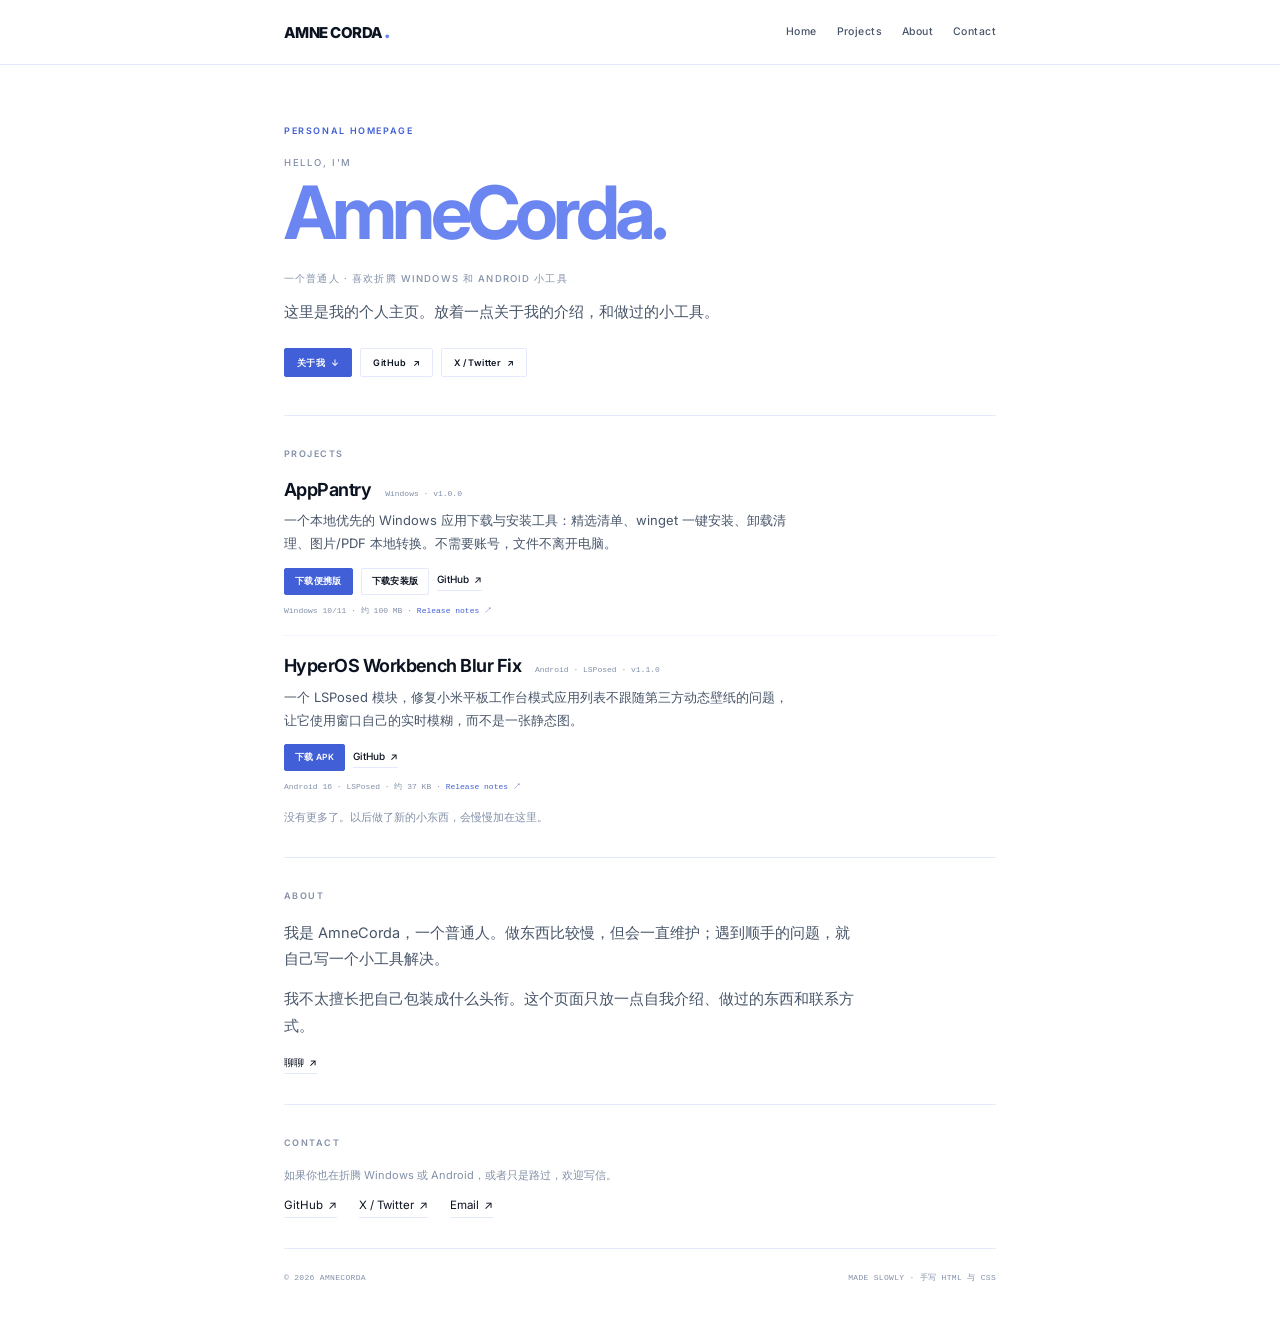
==== index.html @ 612a0316 "Simplify into minimal homepage" ====
<!DOCTYPE html>
<html lang="zh-CN">
<head>
  <meta charset="UTF-8">
  <meta name="viewport" content="width=device-width, initial-scale=1.0">
  <meta name="theme-color" content="#ffffff" media="(prefers-color-scheme: light)">
  <meta name="theme-color" content="#08111f" media="(prefers-color-scheme: dark)">
  <title>AMNE CORDA — 个人主页</title>
  <meta name="description" content="AmneCorda 的个人主页。一个普通人，喜欢折腾 Windows 和 Android 小工具。">
  <meta property="og:title" content="AMNE CORDA — 个人主页">
  <meta property="og:description" content="一个普通人，喜欢折腾 Windows 和 Android 小工具。">
  <meta property="og:type" content="website">
  <link rel="icon" href="assets/favicon.svg" type="image/svg+xml">
  <link rel="preconnect" href="https://fonts.googleapis.com">
  <link rel="preconnect" href="https://fonts.gstatic.com" crossorigin>
  <link href="https://fonts.googleapis.com/css2?family=Inter:wght@400;500;600;700;800&display=swap" rel="stylesheet">
  <link rel="stylesheet" href="assets/css/main.css?v=minimal1">
  <link rel="stylesheet" href="assets/css/theme.css?v=minimal1">
  <link rel="stylesheet" href="assets/css/dark.css?v=minimal1">
</head>
<body id="top">
  <a class="skip-link" href="#main">跳到正文</a>

  <header class="site-header">
    <div class="container header-inner">
      <a class="brand" href="#top">AMNE CORDA<span class="brand-dot" aria-hidden="true">.</span></a>
      <nav class="site-nav" aria-label="主导航">
        <a href="#top">Home</a>
        <a href="#projects">Projects</a>
        <a href="#about">About</a>
        <a href="#contact">Contact</a>
      </nav>
    </div>
  </header>

  <main id="main" class="container">
    <section class="hero" id="home">
      <p class="eyebrow">Personal homepage</p>
      <h1 class="hero-title">
        <span class="hero-greeting">Hello, I'm</span>
        <span class="hero-line--2"><em>AmneCorda</em><span class="hero-period">.</span></span>
      </h1>
      <p class="hero-role">一个普通人 · 喜欢折腾 Windows 和 Android 小工具</p>
      <p class="hero-intro">这里是我的个人主页。放着一点关于我的介绍，和做过的小工具。</p>
      <div class="hero-actions">
        <a class="button" href="#about">关于我 <span class="arrow" aria-hidden="true">↓</span></a>
        <a class="button button--ghost" href="https://github.com/mar08meow" target="_blank" rel="noopener noreferrer">GitHub <span class="arrow" aria-hidden="true">↗</span></a>
        <a class="button button--ghost" href="https://x.com/Amnecorda" target="_blank" rel="noopener noreferrer">X / Twitter <span class="arrow" aria-hidden="true">↗</span></a>
      </div>
    </section>

    <section class="section" id="projects" aria-labelledby="projects-title">
      <h2 class="section-title" id="projects-title">Projects</h2>
      <div class="project-list">
        <article class="project-item" id="appantry">
          <div>
            <div class="project-head">
              <h3 class="project-title">AppPantry</h3>
              <span class="project-year">Windows · <span data-release-repo="mar08meow/AppPantry" data-release-version aria-live="polite">v1.0.0</span></span>
            </div>
            <p class="project-desc">一个本地优先的 Windows 应用下载与安装工具：精选清单、winget 一键安装、卸载清理、图片/PDF 本地转换。不需要账号，文件不离开电脑。</p>
            <div class="project-actions">
              <a class="button" href="https://github.com/mar08meow/AppPantry/releases/download/v1.0.0/AppPantry-1.0.0-portable.exe" data-release-repo="mar08meow/AppPantry" data-release-download="portable" target="_blank" rel="noopener noreferrer">下载便携版</a>
              <a class="button button--ghost" href="https://github.com/mar08meow/AppPantry/releases/download/v1.0.0/AppPantry-1.0.0-setup.exe" data-release-repo="mar08meow/AppPantry" data-release-download="setup" target="_blank" rel="noopener noreferrer">下载安装版</a>
              <a class="text-link" href="https://github.com/mar08meow/AppPantry" target="_blank" rel="noopener noreferrer">GitHub <span class="arrow" aria-hidden="true">↗</span></a>
            </div>
            <p class="project-meta">Windows 10/11 · 约 100 MB · <a href="https://github.com/mar08meow/AppPantry/releases/tag/v1.0.0" data-release-repo="mar08meow/AppPantry" data-release-notes target="_blank" rel="noopener noreferrer">Release notes ↗</a></p>
          </div>
          <ul class="project-tags">
            <li>Local-first</li>
            <li>Electron</li>
            <li>winget</li>
          </ul>
        </article>

        <article class="project-item" id="hyperos-blur-fix">
          <div>
            <div class="project-head">
              <h3 class="project-title">HyperOS Workbench Blur Fix</h3>
              <span class="project-year">Android · LSPosed · <span data-release-repo="mar08meow/HyperOS-Workbench-Blur-Fix" data-release-version aria-live="polite">v1.1.0</span></span>
            </div>
            <p class="project-desc">一个 LSPosed 模块，修复小米平板工作台模式应用列表不跟随第三方动态壁纸的问题，让它使用窗口自己的实时模糊，而不是一张静态图。</p>
            <div class="project-actions">
              <a class="button" href="https://github.com/mar08meow/HyperOS-Workbench-Blur-Fix/releases/download/v1.1.0/HyperOS-Workbench-Blur-Fix.apk" data-release-repo="mar08meow/HyperOS-Workbench-Blur-Fix" data-release-download="apk" target="_blank" rel="noopener noreferrer">下载 APK</a>
              <a class="text-link" href="https://github.com/mar08meow/HyperOS-Workbench-Blur-Fix" target="_blank" rel="noopener noreferrer">GitHub <span class="arrow" aria-hidden="true">↗</span></a>
            </div>
            <p class="project-meta">Android 16 · LSPosed · 约 37 KB · <a href="https://github.com/mar08meow/HyperOS-Workbench-Blur-Fix/releases/tag/v1.1.0" data-release-repo="mar08meow/HyperOS-Workbench-Blur-Fix" data-release-notes target="_blank" rel="noopener noreferrer">Release notes ↗</a></p>
          </div>
          <ul class="project-tags">
            <li>Java</li>
            <li>LSPosed</li>
            <li>HyperOS</li>
          </ul>
        </article>
      </div>
      <p class="profile-note">没有更多了。以后做了新的小东西，会慢慢加在这里。</p>
    </section>

    <section class="section" id="about" aria-labelledby="about-title">
      <h2 class="section-title" id="about-title">About</h2>
      <div class="profile-grid">
        <div>
          <p>我是 AmneCorda，一个普通人。做东西比较慢，但会一直维护；遇到顺手的问题，就自己写一个小工具解决。</p>
          <p>我不太擅长把自己包装成什么头衔。这个页面只放一点自我介绍、做过的东西和联系方式。</p>
        </div>
      </div>
      <a class="text-link" href="#contact">聊聊 <span class="arrow" aria-hidden="true">↗</span></a>
    </section>

    <section class="section" id="contact" aria-labelledby="contact-title">
      <h2 class="section-title" id="contact-title">Contact</h2>
      <p class="profile-note">如果你也在折腾 Windows 或 Android，或者只是路过，欢迎写信。</p>
      <div class="link-row">
        <a href="https://github.com/mar08meow" target="_blank" rel="noopener noreferrer">GitHub <span class="arrow" aria-hidden="true">↗</span></a>
        <a href="https://x.com/Amnecorda" target="_blank" rel="noopener noreferrer">X / Twitter <span class="arrow" aria-hidden="true">↗</span></a>
        <a href="mailto:hello@amnecorda.com">Email <span class="arrow" aria-hidden="true">↗</span></a>
      </div>
    </section>

    <footer class="site-footer">
      <span>© 2026 AmneCorda</span>
      <span>Made slowly · 手写 HTML 与 CSS</span>
    </footer>
  </main>

  <script src="assets/js/releases.js?v=3"></script>
</body>
</html>
---- assets/css/main.css ----
/* ==========================================================================
   AMNE CORDA — minimal personal homepage
   Narrow column · top navigation · quiet blue/white
   ========================================================================== */

:root {
  --paper: #ffffff;
  --paper-2: #f7f9fd;
  --ink: #0b1220;
  --ink-2: #263247;
  --ink-soft: #4d5a70;
  --muted: #8792a6;
  --line: rgba(37, 99, 235, 0.16);
  --line-soft: rgba(37, 99, 235, 0.08);
  --accent: #6b86f0;
  --accent-deep: #415fd7;
  --accent-soft: #c3d4ff;
  --sans: "Inter", "Helvetica Neue", "PingFang SC", "Microsoft YaHei", sans-serif;
  --display: "Inter", "Helvetica Neue", "PingFang SC", "Microsoft YaHei", sans-serif;
  --reading: "Inter", "Helvetica Neue", "PingFang SC", "Microsoft YaHei", sans-serif;
  --mono: "SFMono-Regular", "Cascadia Mono", Consolas, monospace;
  --base-size: 16px;
  --display-weight: 700;
  --heading-weight: 600;
  --body-weight: 400;
  --max: 760px;
}

*,
*::before,
*::after {
  box-sizing: border-box;
}

html {
  scroll-behavior: smooth;
  -webkit-text-size-adjust: 100%;
  scroll-padding-top: 82px;
}

body {
  margin: 0;
  background: var(--paper);
  color: var(--ink);
  font-family: var(--sans);
  font-size: var(--base-size);
  font-weight: var(--body-weight);
  line-height: 1.7;
  -webkit-font-smoothing: antialiased;
  -moz-osx-font-smoothing: grayscale;
  text-rendering: optimizeLegibility;
}

img,
svg {
  max-width: 100%;
}

img {
  height: auto;
}

a {
  color: inherit;
  text-decoration: none;
}

button,
input {
  font: inherit;
  color: inherit;
}

::selection {
  background: var(--accent);
  color: #ffffff;
}

:focus-visible {
  outline: 2px solid var(--accent-deep);
  outline-offset: 4px;
}

[hidden] {
  display: none !important;
}

.container {
  width: 100%;
  max-width: var(--max);
  margin-inline: auto;
  padding-inline: 24px;
}

.skip-link {
  position: absolute;
  top: -100px;
  left: 18px;
  z-index: 100;
  padding: 8px 12px;
  background: var(--ink);
  color: var(--paper);
  font-size: 10px;
  letter-spacing: 0.1em;
  text-transform: uppercase;
}

.skip-link:focus {
  top: 12px;
}

.arrow {
  display: inline-block;
  font-style: normal;
  transition: transform 0.25s ease;
}

a:hover .arrow {
  transform: translate(2px, -2px);
}

/* --- Header --------------------------------------------------------------- */

.site-header {
  position: sticky;
  top: 0;
  z-index: 20;
  border-bottom: 1px solid var(--line);
  background: color-mix(in srgb, var(--paper) 88%, transparent);
  -webkit-backdrop-filter: blur(14px);
  backdrop-filter: blur(14px);
}

.header-inner {
  display: flex;
  align-items: center;
  justify-content: space-between;
  gap: 24px;
  min-height: 64px;
}

.brand {
  display: inline-flex;
  align-items: baseline;
  gap: 1px;
  font-family: var(--display);
  font-size: 15px;
  font-weight: 800;
  line-height: 1;
  letter-spacing: -0.035em;
  white-space: nowrap;
}

.brand-dot {
  color: var(--accent);
  font-size: 1.35em;
  line-height: 0;
}

.site-nav {
  display: flex;
  align-items: center;
  gap: 20px;
}

.site-nav a {
  padding: 4px 0;
  font-size: 10.5px;
  font-weight: 500;
  letter-spacing: 0.04em;
  color: var(--ink-soft);
  transition: color 0.2s ease;
}

.site-nav a:hover {
  color: var(--accent-deep);
}

/* --- Main / hero ---------------------------------------------------------- */

main.container {
  padding-top: 58px;
  padding-bottom: 0;
}

.hero {
  padding-bottom: 38px;
  border-bottom: 1px solid var(--line);
}

.eyebrow {
  margin: 0;
  font-size: 9px;
  font-weight: 600;
  letter-spacing: 0.18em;
  text-transform: uppercase;
  color: var(--accent-deep);
}

.hero-title {
  margin: 20px 0 0;
  font-family: var(--display);
  font-size: clamp(2.7rem, 7.2vw, 4.6rem);
  font-weight: var(--display-weight);
  line-height: 0.98;
  letter-spacing: -0.065em;
}

.hero-greeting {
  display: block;
  margin-bottom: 9px;
  font-family: var(--sans);
  font-size: 9.5px;
  font-weight: 500;
  letter-spacing: 0.18em;
  text-transform: uppercase;
  color: var(--muted);
}

.hero-line--2 {
  display: block;
}

.hero-title em {
  font-style: normal;
  color: var(--accent);
}

.hero-period {
  color: var(--accent);
}

.hero-role {
  margin: 22px 0 0;
  font-size: 9.5px;
  font-weight: 500;
  letter-spacing: 0.12em;
  text-transform: uppercase;
  color: var(--muted);
}

.hero-intro {
  max-width: 56ch;
  margin: 12px 0 0;
  font-size: 14.5px;
  line-height: 1.85;
  color: var(--ink-soft);
}

.hero-actions {
  display: flex;
  flex-wrap: wrap;
  gap: 8px;
  margin-top: 22px;
}

.button {
  display: inline-flex;
  align-items: center;
  justify-content: center;
  gap: 6px;
  padding: 8px 12px;
  border: 1px solid var(--accent-deep);
  border-radius: 2px;
  background: var(--accent-deep);
  color: #ffffff;
  font-size: 9px;
  font-weight: 600;
  letter-spacing: 0.04em;
  line-height: 1.3;
  transition: background-color 0.2s ease, color 0.2s ease, border-color 0.2s ease;
}

.button:hover {
  background: var(--accent);
  border-color: var(--accent);
}

.button--ghost {
  border-color: var(--line);
  background: transparent;
  color: var(--ink);
}

.button--ghost:hover {
  border-color: var(--accent);
  background: var(--paper-2);
  color: var(--accent-deep);
}

/* --- Sections ------------------------------------------------------------- */

.section {
  padding: 30px 0;
  border-bottom: 1px solid var(--line);
}

.section-title {
  margin: 0 0 16px;
  font-family: var(--sans);
  font-size: 9px;
  font-weight: 600;
  letter-spacing: 0.16em;
  text-transform: uppercase;
  color: var(--muted);
}

/* --- Projects ------------------------------------------------------------- */

.project-list {
  display: grid;
}

.project-item {
  padding: 18px 0;
  border-bottom: 1px solid var(--line-soft);
}

.project-item:first-child {
  padding-top: 0;
}

.project-item:last-child {
  padding-bottom: 0;
  border-bottom: 0;
}

.project-head {
  display: flex;
  flex-wrap: wrap;
  align-items: baseline;
  gap: 6px 14px;
}

.project-title {
  margin: 0;
  font-family: var(--display);
  font-size: 18px;
  font-weight: 650;
  line-height: 1.35;
  letter-spacing: -0.03em;
  color: var(--ink);
}

.project-year {
  font-family: var(--mono);
  font-size: 8px;
  color: var(--muted);
  white-space: nowrap;
}

.project-desc {
  max-width: 64ch;
  margin: 7px 0 0;
  font-size: 13px;
  line-height: 1.8;
  color: var(--ink-soft);
}

.project-actions {
  display: flex;
  flex-wrap: wrap;
  align-items: center;
  gap: 8px;
  margin-top: 12px;
}

.project-actions .button {
  padding: 7px 10px;
  font-size: 8.5px;
}

.text-link {
  display: inline-flex;
  align-items: center;
  gap: 5px;
  margin-top: 12px;
  padding-bottom: 2px;
  border-bottom: 1px solid var(--line);
  font-size: 10px;
  font-weight: 500;
  color: var(--ink);
  transition: color 0.2s ease, border-color 0.2s ease;
}

.project-actions .text-link {
  margin-top: 0;
}

.text-link:hover {
  color: var(--accent-deep);
  border-color: var(--accent);
}

.project-meta {
  margin: 9px 0 0;
  font-family: var(--mono);
  font-size: 8px;
  line-height: 1.7;
  color: var(--muted);
}

.project-meta a {
  color: var(--accent-deep);
}

.project-meta a:hover {
  text-decoration: underline;
  text-underline-offset: 3px;
}

.project-tags {
  display: none;
}

.profile-note {
  max-width: 58ch;
  margin: 14px 0 0;
  font-size: 11px;
  line-height: 1.75;
  color: var(--muted);
}

/* --- About / contact ------------------------------------------------------ */

.profile-grid p {
  max-width: 64ch;
  margin: 0;
  font-size: 14.5px;
  line-height: 1.85;
  color: var(--ink-soft);
}

.profile-grid p + p {
  margin-top: 0.9em;
}

.section > .text-link {
  margin-top: 14px;
}

.link-row {
  display: flex;
  flex-wrap: wrap;
  gap: 10px 22px;
  margin-top: 10px;
}

.link-row a {
  display: inline-flex;
  align-items: center;
  gap: 5px;
  padding-bottom: 2px;
  border-bottom: 1px solid var(--line);
  font-size: 11.5px;
  color: var(--ink);
  transition: color 0.2s ease, border-color 0.2s ease;
}

.link-row a:hover {
  color: var(--accent-deep);
  border-color: var(--accent);
}

/* --- Footer --------------------------------------------------------------- */

.site-footer {
  display: flex;
  flex-wrap: wrap;
  justify-content: space-between;
  gap: 8px 20px;
  padding: 22px 0 40px;
  font-family: var(--mono);
  font-size: 8px;
  letter-spacing: 0.04em;
  text-transform: uppercase;
  color: var(--muted);
}

/* --- Error page ----------------------------------------------------------- */

.error-page {
  padding-top: 58px;
  padding-bottom: 60px;
}

.error-code {
  margin: 0;
  font-family: var(--display);
  font-size: clamp(4.5rem, 18vw, 10rem);
  font-weight: 800;
  line-height: 0.8;
  letter-spacing: -0.08em;
  color: var(--accent);
}

.error-title {
  margin: 22px 0 0;
  font-family: var(--display);
  font-size: clamp(1.9rem, 5vw, 3rem);
  font-weight: var(--display-weight);
  line-height: 1.05;
  letter-spacing: -0.05em;
}

.error-copy {
  max-width: 46ch;
  margin: 14px 0 0;
  font-size: 14.5px;
  line-height: 1.8;
  color: var(--ink-soft);
}

.error-page .hero-actions {
  margin-top: 22px;
}

/* --- Responsive ----------------------------------------------------------- */

@media (max-width: 560px) {
  .header-inner {
    flex-direction: column;
    align-items: flex-start;
    justify-content: center;
    gap: 9px;
    min-height: 0;
    padding-block: 14px;
  }

  .site-nav {
    gap: 16px;
  }

  main.container {
    padding-top: 38px;
  }

  .hero {
    padding-bottom: 30px;
  }

  .hero-title {
    font-size: clamp(2.45rem, 11vw, 3.2rem);
  }

  .hero-intro {
    font-size: 14px;
  }

  .section {
    padding: 24px 0;
  }

  .project-head {
    gap: 4px 10px;
  }

  .project-title {
    font-size: 17px;
  }

  .project-actions .button {
    flex: 1 1 auto;
  }

  .site-footer {
    padding-bottom: 30px;
  }
}
---- assets/css/theme.css ----
/* AMNE CORDA — editable theme. Generated by /admin → 外观. */

:root {
  --paper: #ffffff;
  --paper-2: #f4f8ff;
  --paper-3: #e8f0ff;
  --ink: #0b1220;
  --ink-2: #1e293b;
  --ink-soft: #475569;
  --muted: #8290a8;
  --line: rgba(107, 134, 240, 0.18);
  --line-soft: rgba(107, 134, 240, 0.09);
  --accent: #6b86f0;
  --accent-deep: #415fd7;
  --accent-soft: #c3d4ff;
  --sans: "Inter", -apple-system, BlinkMacSystemFont, "Segoe UI", "PingFang SC", "Microsoft YaHei", sans-serif;
  --display: "Inter", -apple-system, BlinkMacSystemFont, "Segoe UI", "PingFang SC", "Microsoft YaHei", sans-serif;
  --reading: "Inter", -apple-system, BlinkMacSystemFont, "Segoe UI", "PingFang SC", "Microsoft YaHei", sans-serif;
  --base-size: 16px;
  --reading-size: 16.5px;
  --display-weight: 700;
  --heading-weight: 600;
  --body-weight: 400;
}
---- assets/css/dark.css ----
@media (prefers-color-scheme: dark) {
  :root {
    --paper: #08111f;
    --paper-2: #0d192b;
    --ink: #e8f0ff;
    --ink-2: #cbd8f0;
    --ink-soft: #a7b8d6;
    --muted: #7c8ca8;
    --line: rgba(147, 197, 253, 0.18);
    --line-soft: rgba(147, 197, 253, 0.09);
    --accent: #93c5fd;
    --accent-deep: #dbeafe;
    --accent-soft: #60a5fa;
  }

  body {
    background: var(--paper);
    color: var(--ink);
  }

  .site-header {
    background: color-mix(in srgb, var(--paper) 88%, transparent);
  }

  .button {
    color: #08111f;
  }

  .button:hover {
    color: #08111f;
  }

  .button--ghost {
    color: var(--ink);
  }

  .button--ghost:hover {
    color: var(--accent-deep);
  }

  .skip-link {
    background: var(--ink);
    color: var(--paper);
  }
}
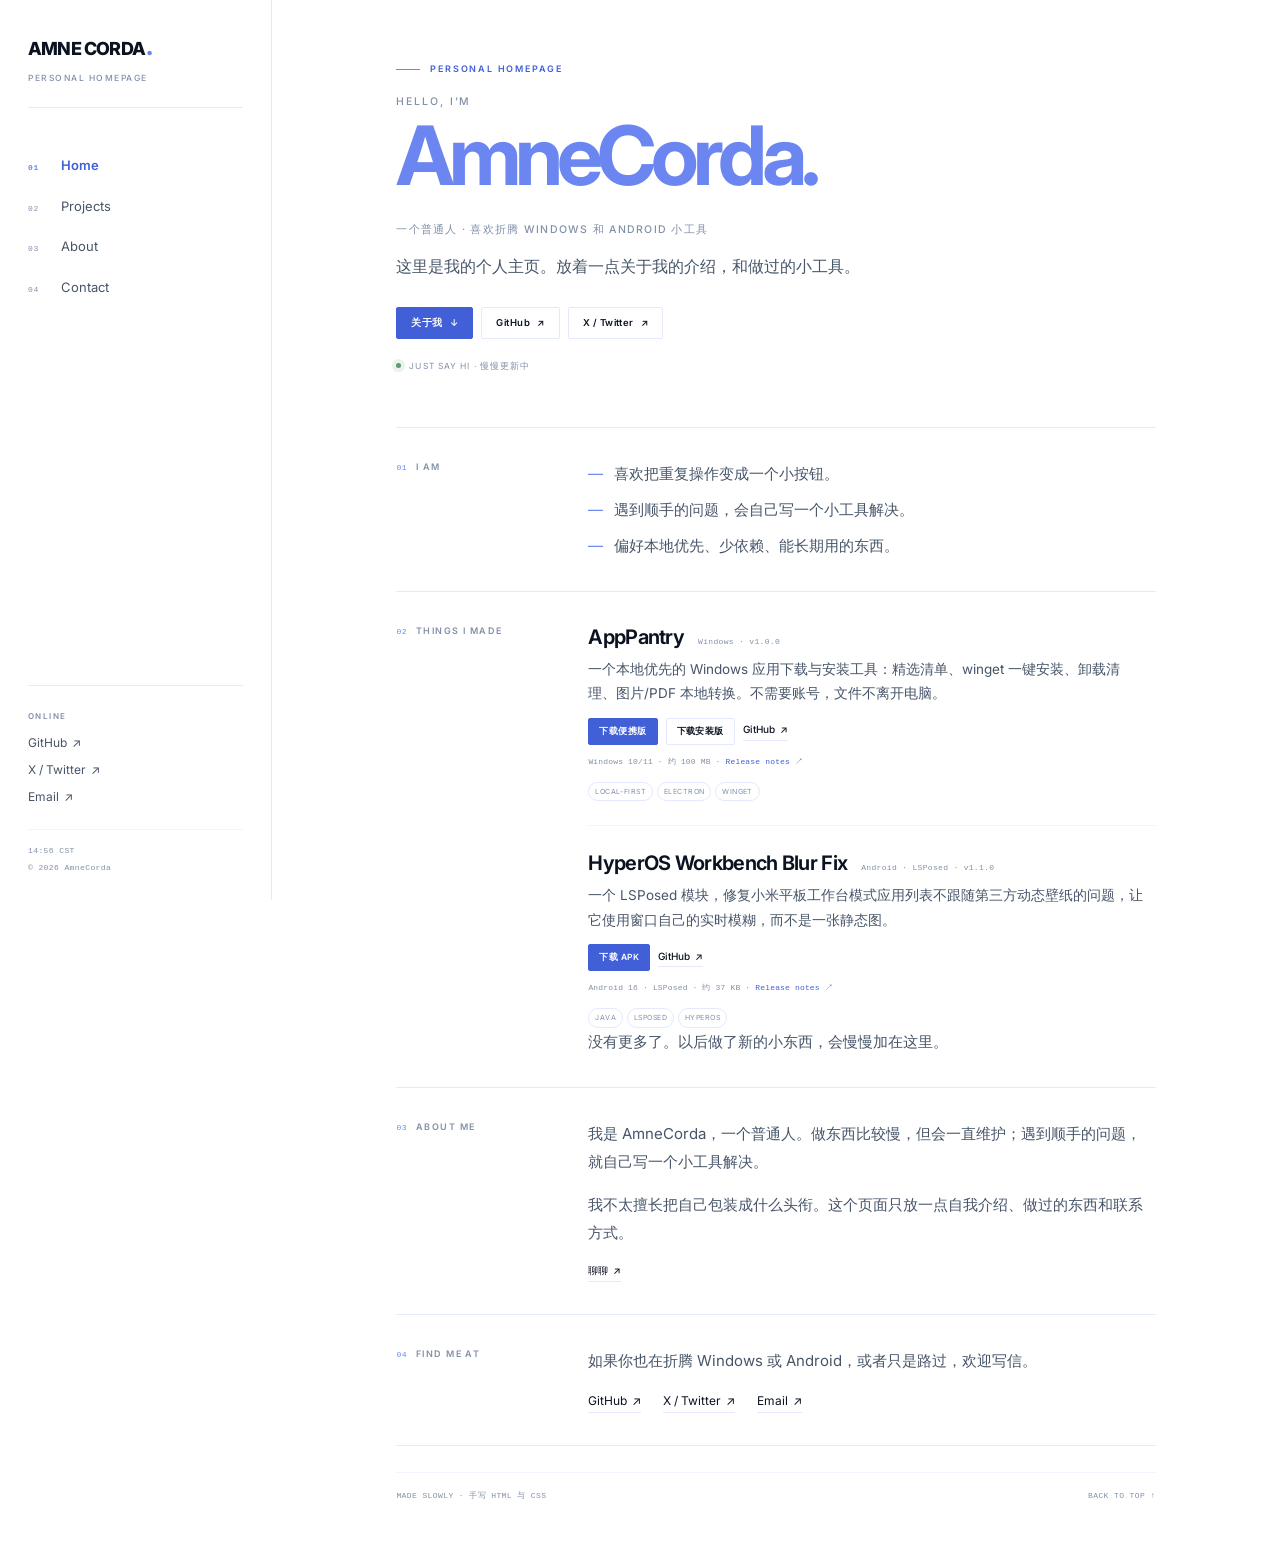
==== commit 699e94da: "Restore personal profile layout" ====
--- a/index.html
+++ b/index.html
@@ -14,115 +14,188 @@
   <link rel="preconnect" href="https://fonts.googleapis.com">
   <link rel="preconnect" href="https://fonts.gstatic.com" crossorigin>
   <link href="https://fonts.googleapis.com/css2?family=Inter:wght@400;500;600;700;800&display=swap" rel="stylesheet">
-  <link rel="stylesheet" href="assets/css/main.css?v=minimal1">
-  <link rel="stylesheet" href="assets/css/theme.css?v=minimal1">
-  <link rel="stylesheet" href="assets/css/dark.css?v=minimal1">
+  <link rel="stylesheet" href="assets/css/main.css?v=profile3">
+  <link rel="stylesheet" href="assets/css/theme.css?v=profile3">
+  <link rel="stylesheet" href="assets/css/dark.css?v=profile3">
 </head>
 <body id="top">
   <a class="skip-link" href="#main">跳到正文</a>
 
-  <header class="site-header">
-    <div class="container header-inner">
-      <a class="brand" href="#top">AMNE CORDA<span class="brand-dot" aria-hidden="true">.</span></a>
-      <nav class="site-nav" aria-label="主导航">
-        <a href="#top">Home</a>
-        <a href="#projects">Projects</a>
-        <a href="#about">About</a>
-        <a href="#contact">Contact</a>
+  <aside class="sidebar" aria-label="个人导航">
+    <div class="sidebar-inner">
+      <div class="sidebar-head">
+        <a class="brand" href="#top">AMNE CORDA<span class="brand-dot" aria-hidden="true">.</span></a>
+        <p class="sidebar-note">Personal homepage</p>
+      </div>
+
+      <nav class="side-nav" aria-label="主导航">
+        <a href="#top" class="is-active"><span>01</span>Home</a>
+        <a href="#projects"><span>02</span>Projects</a>
+        <a href="#about"><span>03</span>About</a>
+        <a href="#contact"><span>04</span>Contact</a>
       </nav>
-    </div>
-  </header>
-
-  <main id="main" class="container">
-    <section class="hero" id="home">
-      <p class="eyebrow">Personal homepage</p>
-      <h1 class="hero-title">
-        <span class="hero-greeting">Hello, I'm</span>
-        <span class="hero-line--2"><em>AmneCorda</em><span class="hero-period">.</span></span>
-      </h1>
-      <p class="hero-role">一个普通人 · 喜欢折腾 Windows 和 Android 小工具</p>
-      <p class="hero-intro">这里是我的个人主页。放着一点关于我的介绍，和做过的小工具。</p>
-      <div class="hero-actions">
-        <a class="button" href="#about">关于我 <span class="arrow" aria-hidden="true">↓</span></a>
-        <a class="button button--ghost" href="https://github.com/mar08meow" target="_blank" rel="noopener noreferrer">GitHub <span class="arrow" aria-hidden="true">↗</span></a>
-        <a class="button button--ghost" href="https://x.com/Amnecorda" target="_blank" rel="noopener noreferrer">X / Twitter <span class="arrow" aria-hidden="true">↗</span></a>
-      </div>
-    </section>
-
-    <section class="section" id="projects" aria-labelledby="projects-title">
-      <h2 class="section-title" id="projects-title">Projects</h2>
-      <div class="project-list">
-        <article class="project-item" id="appantry">
-          <div>
-            <div class="project-head">
-              <h3 class="project-title">AppPantry</h3>
-              <span class="project-year">Windows · <span data-release-repo="mar08meow/AppPantry" data-release-version aria-live="polite">v1.0.0</span></span>
-            </div>
-            <p class="project-desc">一个本地优先的 Windows 应用下载与安装工具：精选清单、winget 一键安装、卸载清理、图片/PDF 本地转换。不需要账号，文件不离开电脑。</p>
-            <div class="project-actions">
-              <a class="button" href="https://github.com/mar08meow/AppPantry/releases/download/v1.0.0/AppPantry-1.0.0-portable.exe" data-release-repo="mar08meow/AppPantry" data-release-download="portable" target="_blank" rel="noopener noreferrer">下载便携版</a>
-              <a class="button button--ghost" href="https://github.com/mar08meow/AppPantry/releases/download/v1.0.0/AppPantry-1.0.0-setup.exe" data-release-repo="mar08meow/AppPantry" data-release-download="setup" target="_blank" rel="noopener noreferrer">下载安装版</a>
-              <a class="text-link" href="https://github.com/mar08meow/AppPantry" target="_blank" rel="noopener noreferrer">GitHub <span class="arrow" aria-hidden="true">↗</span></a>
-            </div>
-            <p class="project-meta">Windows 10/11 · 约 100 MB · <a href="https://github.com/mar08meow/AppPantry/releases/tag/v1.0.0" data-release-repo="mar08meow/AppPantry" data-release-notes target="_blank" rel="noopener noreferrer">Release notes ↗</a></p>
-          </div>
-          <ul class="project-tags">
-            <li>Local-first</li>
-            <li>Electron</li>
-            <li>winget</li>
-          </ul>
-        </article>
-
-        <article class="project-item" id="hyperos-blur-fix">
-          <div>
-            <div class="project-head">
-              <h3 class="project-title">HyperOS Workbench Blur Fix</h3>
-              <span class="project-year">Android · LSPosed · <span data-release-repo="mar08meow/HyperOS-Workbench-Blur-Fix" data-release-version aria-live="polite">v1.1.0</span></span>
-            </div>
-            <p class="project-desc">一个 LSPosed 模块，修复小米平板工作台模式应用列表不跟随第三方动态壁纸的问题，让它使用窗口自己的实时模糊，而不是一张静态图。</p>
-            <div class="project-actions">
-              <a class="button" href="https://github.com/mar08meow/HyperOS-Workbench-Blur-Fix/releases/download/v1.1.0/HyperOS-Workbench-Blur-Fix.apk" data-release-repo="mar08meow/HyperOS-Workbench-Blur-Fix" data-release-download="apk" target="_blank" rel="noopener noreferrer">下载 APK</a>
-              <a class="text-link" href="https://github.com/mar08meow/HyperOS-Workbench-Blur-Fix" target="_blank" rel="noopener noreferrer">GitHub <span class="arrow" aria-hidden="true">↗</span></a>
-            </div>
-            <p class="project-meta">Android 16 · LSPosed · 约 37 KB · <a href="https://github.com/mar08meow/HyperOS-Workbench-Blur-Fix/releases/tag/v1.1.0" data-release-repo="mar08meow/HyperOS-Workbench-Blur-Fix" data-release-notes target="_blank" rel="noopener noreferrer">Release notes ↗</a></p>
-          </div>
-          <ul class="project-tags">
-            <li>Java</li>
-            <li>LSPosed</li>
-            <li>HyperOS</li>
-          </ul>
-        </article>
-      </div>
-      <p class="profile-note">没有更多了。以后做了新的小东西，会慢慢加在这里。</p>
-    </section>
-
-    <section class="section" id="about" aria-labelledby="about-title">
-      <h2 class="section-title" id="about-title">About</h2>
-      <div class="profile-grid">
-        <div>
-          <p>我是 AmneCorda，一个普通人。做东西比较慢，但会一直维护；遇到顺手的问题，就自己写一个小工具解决。</p>
-          <p>我不太擅长把自己包装成什么头衔。这个页面只放一点自我介绍、做过的东西和联系方式。</p>
-        </div>
-      </div>
-      <a class="text-link" href="#contact">聊聊 <span class="arrow" aria-hidden="true">↗</span></a>
-    </section>
-
-    <section class="section" id="contact" aria-labelledby="contact-title">
-      <h2 class="section-title" id="contact-title">Contact</h2>
-      <p class="profile-note">如果你也在折腾 Windows 或 Android，或者只是路过，欢迎写信。</p>
-      <div class="link-row">
+
+      <nav class="side-links footer-nav" aria-label="社交链接">
+        <p class="side-label">Online</p>
         <a href="https://github.com/mar08meow" target="_blank" rel="noopener noreferrer">GitHub <span class="arrow" aria-hidden="true">↗</span></a>
         <a href="https://x.com/Amnecorda" target="_blank" rel="noopener noreferrer">X / Twitter <span class="arrow" aria-hidden="true">↗</span></a>
         <a href="mailto:hello@amnecorda.com">Email <span class="arrow" aria-hidden="true">↗</span></a>
+      </nav>
+
+      <div class="sidebar-foot">
+        <span data-clock>--:-- CST</span>
+        <span>© <span data-year>2026</span> AmneCorda</span>
       </div>
-    </section>
-
-    <footer class="site-footer">
-      <span>© 2026 AmneCorda</span>
-      <span>Made slowly · 手写 HTML 与 CSS</span>
-    </footer>
+    </div>
+  </aside>
+
+  <header class="mobile-header">
+    <a class="brand" href="#top">AMNE CORDA<span class="brand-dot" aria-hidden="true">.</span></a>
+    <button class="nav-toggle" type="button" aria-expanded="false" aria-controls="mobile-menu" aria-label="打开菜单">
+      <span></span><span></span>
+    </button>
+  </header>
+
+  <main id="main" class="main-content">
+    <div class="content-wrap">
+      <section class="hero" id="home">
+        <p class="eyebrow">Personal homepage</p>
+        <h1 class="hero-title">
+          <span class="hero-greeting">Hello, I'm</span>
+          <span class="hero-line--2"><em>AmneCorda</em><span class="hero-period">.</span></span>
+        </h1>
+        <p class="hero-role">一个普通人 · 喜欢折腾 Windows 和 Android 小工具</p>
+        <p class="hero-intro">这里是我的个人主页。放着一点关于我的介绍，和做过的小工具。</p>
+        <div class="hero-actions">
+          <a class="button" href="#about">关于我 <span class="arrow" aria-hidden="true">↓</span></a>
+          <a class="button button--ghost" href="https://github.com/mar08meow" target="_blank" rel="noopener noreferrer">GitHub <span class="arrow" aria-hidden="true">↗</span></a>
+          <a class="button button--ghost" href="https://x.com/Amnecorda" target="_blank" rel="noopener noreferrer">X / Twitter <span class="arrow" aria-hidden="true">↗</span></a>
+        </div>
+        <p class="hero-status"><span class="status-dot" aria-hidden="true"></span>Just say hi · 慢慢更新中</p>
+      </section>
+
+      <section class="block" id="i-am" aria-labelledby="i-am-title">
+        <div class="block-head">
+          <span class="block-index">01</span>
+          <h2 id="i-am-title">I am</h2>
+        </div>
+        <div class="block-body">
+          <ul class="fact-list">
+            <li>喜欢把重复操作变成一个小按钮。</li>
+            <li>遇到顺手的问题，会自己写一个小工具解决。</li>
+            <li>偏好本地优先、少依赖、能长期用的东西。</li>
+          </ul>
+        </div>
+      </section>
+
+      <section class="block" id="projects" aria-labelledby="projects-title">
+        <div class="block-head">
+          <span class="block-index">02</span>
+          <h2 id="projects-title">Things I made</h2>
+        </div>
+        <div class="block-body">
+          <div class="project-list">
+            <article class="project-item" id="appantry">
+              <div>
+                <div class="project-head">
+                  <h3 class="project-title">AppPantry</h3>
+                  <span class="project-year">Windows · <span data-release-repo="mar08meow/AppPantry" data-release-version aria-live="polite">v1.0.0</span></span>
+                </div>
+                <p class="project-desc">一个本地优先的 Windows 应用下载与安装工具：精选清单、winget 一键安装、卸载清理、图片/PDF 本地转换。不需要账号，文件不离开电脑。</p>
+                <div class="project-actions">
+                  <a class="button" href="https://github.com/mar08meow/AppPantry/releases/download/v1.0.0/AppPantry-1.0.0-portable.exe" data-release-repo="mar08meow/AppPantry" data-release-download="portable" target="_blank" rel="noopener noreferrer">下载便携版</a>
+                  <a class="button button--ghost" href="https://github.com/mar08meow/AppPantry/releases/download/v1.0.0/AppPantry-1.0.0-setup.exe" data-release-repo="mar08meow/AppPantry" data-release-download="setup" target="_blank" rel="noopener noreferrer">下载安装版</a>
+                  <a class="text-link" href="https://github.com/mar08meow/AppPantry" target="_blank" rel="noopener noreferrer">GitHub <span class="arrow" aria-hidden="true">↗</span></a>
+                </div>
+                <p class="project-meta">Windows 10/11 · 约 100 MB · <a href="https://github.com/mar08meow/AppPantry/releases/tag/v1.0.0" data-release-repo="mar08meow/AppPantry" data-release-notes target="_blank" rel="noopener noreferrer">Release notes ↗</a></p>
+              </div>
+              <ul class="project-tags">
+                <li>Local-first</li>
+                <li>Electron</li>
+                <li>winget</li>
+              </ul>
+            </article>
+
+            <article class="project-item" id="hyperos-blur-fix">
+              <div>
+                <div class="project-head">
+                  <h3 class="project-title">HyperOS Workbench Blur Fix</h3>
+                  <span class="project-year">Android · LSPosed · <span data-release-repo="mar08meow/HyperOS-Workbench-Blur-Fix" data-release-version aria-live="polite">v1.1.0</span></span>
+                </div>
+                <p class="project-desc">一个 LSPosed 模块，修复小米平板工作台模式应用列表不跟随第三方动态壁纸的问题，让它使用窗口自己的实时模糊，而不是一张静态图。</p>
+                <div class="project-actions">
+                  <a class="button" href="https://github.com/mar08meow/HyperOS-Workbench-Blur-Fix/releases/download/v1.1.0/HyperOS-Workbench-Blur-Fix.apk" data-release-repo="mar08meow/HyperOS-Workbench-Blur-Fix" data-release-download="apk" target="_blank" rel="noopener noreferrer">下载 APK</a>
+                  <a class="text-link" href="https://github.com/mar08meow/HyperOS-Workbench-Blur-Fix" target="_blank" rel="noopener noreferrer">GitHub <span class="arrow" aria-hidden="true">↗</span></a>
+                </div>
+                <p class="project-meta">Android 16 · LSPosed · 约 37 KB · <a href="https://github.com/mar08meow/HyperOS-Workbench-Blur-Fix/releases/tag/v1.1.0" data-release-repo="mar08meow/HyperOS-Workbench-Blur-Fix" data-release-notes target="_blank" rel="noopener noreferrer">Release notes ↗</a></p>
+              </div>
+              <ul class="project-tags">
+                <li>Java</li>
+                <li>LSPosed</li>
+                <li>HyperOS</li>
+              </ul>
+            </article>
+          </div>
+          <p class="profile-note">没有更多了。以后做了新的小东西，会慢慢加在这里。</p>
+        </div>
+      </section>
+
+      <section class="block" id="about" aria-labelledby="about-title">
+        <div class="block-head">
+          <span class="block-index">03</span>
+          <h2 id="about-title">About me</h2>
+        </div>
+        <div class="block-body">
+          <div class="profile-grid">
+            <div>
+              <p>我是 AmneCorda，一个普通人。做东西比较慢，但会一直维护；遇到顺手的问题，就自己写一个小工具解决。</p>
+              <p>我不太擅长把自己包装成什么头衔。这个页面只放一点自我介绍、做过的东西和联系方式。</p>
+            </div>
+          </div>
+          <a class="text-link" href="#contact">聊聊 <span class="arrow" aria-hidden="true">↗</span></a>
+        </div>
+      </section>
+
+      <section class="block" id="contact" aria-labelledby="contact-title">
+        <div class="block-head">
+          <span class="block-index">04</span>
+          <h2 id="contact-title">Find me at</h2>
+        </div>
+        <div class="block-body">
+          <p class="profile-note">如果你也在折腾 Windows 或 Android，或者只是路过，欢迎写信。</p>
+          <div class="link-row">
+            <a href="https://github.com/mar08meow" target="_blank" rel="noopener noreferrer">GitHub <span class="arrow" aria-hidden="true">↗</span></a>
+            <a href="https://x.com/Amnecorda" target="_blank" rel="noopener noreferrer">X / Twitter <span class="arrow" aria-hidden="true">↗</span></a>
+            <a href="mailto:hello@amnecorda.com">Email <span class="arrow" aria-hidden="true">↗</span></a>
+          </div>
+        </div>
+      </section>
+
+      <footer class="content-footer">
+        <span>Made slowly · 手写 HTML 与 CSS</span>
+        <a href="#top">Back to top ↑</a>
+      </footer>
+    </div>
   </main>
 
+  <div class="mobile-menu" id="mobile-menu" aria-hidden="true">
+    <div class="mobile-menu-top">
+      <a class="brand" href="#top">AMNE CORDA<span class="brand-dot" aria-hidden="true">.</span></a>
+      <button class="menu-close" type="button" aria-label="关闭菜单"><span></span><span></span></button>
+    </div>
+    <nav class="mobile-nav" aria-label="移动端导航">
+      <a href="#top"><span>01</span>首页 / Home</a>
+      <a href="#projects"><span>02</span>小东西 / Projects</a>
+      <a href="#about"><span>03</span>关于 / About</a>
+      <a href="#contact"><span>04</span>联系 / Contact</a>
+    </nav>
+    <div class="mobile-menu-foot">
+      <a href="mailto:hello@amnecorda.com">hello@amnecorda.com</a>
+      <p>Personal homepage</p>
+    </div>
+  </div>
+
   <script src="assets/js/releases.js?v=3"></script>
+  <script src="assets/js/main.js?v=profile3"></script>
 </body>
 </html>
--- a/assets/css/main.css
+++ b/assets/css/main.css
@@ -1,14 +1,15 @@
 /* ==========================================================================
-   AMNE CORDA — minimal personal homepage
-   Narrow column · top navigation · quiet blue/white
+   AMNE CORDA — personal homepage
+   Quiet blue/white profile · fixed sidebar · editorial spacing
    ========================================================================== */
 
 :root {
   --paper: #ffffff;
-  --paper-2: #f7f9fd;
+  --paper-2: #f6f8fd;
+  --paper-3: #edf2fc;
   --ink: #0b1220;
-  --ink-2: #263247;
-  --ink-soft: #4d5a70;
+  --ink-2: #1e293b;
+  --ink-soft: #4b5568;
   --muted: #8792a6;
   --line: rgba(37, 99, 235, 0.16);
   --line-soft: rgba(37, 99, 235, 0.08);
@@ -20,10 +21,12 @@
   --reading: "Inter", "Helvetica Neue", "PingFang SC", "Microsoft YaHei", sans-serif;
   --mono: "SFMono-Regular", "Cascadia Mono", Consolas, monospace;
   --base-size: 16px;
+  --reading-size: 16.5px;
   --display-weight: 700;
   --heading-weight: 600;
   --body-weight: 400;
-  --max: 760px;
+  --sidebar-w: 272px;
+  --ease: cubic-bezier(0.22, 1, 0.36, 1);
 }
 
 *,
@@ -35,7 +38,7 @@
 html {
   scroll-behavior: smooth;
   -webkit-text-size-adjust: 100%;
-  scroll-padding-top: 82px;
+  scroll-padding-top: 90px;
 }
 
 body {
@@ -45,10 +48,14 @@
   font-family: var(--sans);
   font-size: var(--base-size);
   font-weight: var(--body-weight);
-  line-height: 1.7;
+  line-height: 1.65;
   -webkit-font-smoothing: antialiased;
   -moz-osx-font-smoothing: grayscale;
   text-rendering: optimizeLegibility;
+}
+
+body.menu-open {
+  overflow: hidden;
 }
 
 img,
@@ -71,6 +78,10 @@
   color: inherit;
 }
 
+button {
+  cursor: pointer;
+}
+
 ::selection {
   background: var(--accent);
   color: #ffffff;
@@ -83,60 +94,56 @@
 
 [hidden] {
   display: none !important;
-}
-
-.container {
-  width: 100%;
-  max-width: var(--max);
-  margin-inline: auto;
-  padding-inline: 24px;
 }
 
 .skip-link {
   position: absolute;
   top: -100px;
   left: 18px;
-  z-index: 100;
-  padding: 8px 12px;
+  z-index: 400;
+  padding: 9px 14px;
   background: var(--ink);
   color: var(--paper);
   font-size: 10px;
-  letter-spacing: 0.1em;
+  letter-spacing: 0.12em;
   text-transform: uppercase;
 }
 
 .skip-link:focus {
-  top: 12px;
+  top: 14px;
 }
 
 .arrow {
   display: inline-block;
   font-style: normal;
-  transition: transform 0.25s ease;
+  transition: transform 0.4s var(--ease);
 }
 
 a:hover .arrow {
-  transform: translate(2px, -2px);
-}
-
-/* --- Header --------------------------------------------------------------- */
-
-.site-header {
-  position: sticky;
-  top: 0;
-  z-index: 20;
+  transform: translate(3px, -3px);
+}
+
+/* --- Sidebar -------------------------------------------------------------- */
+
+.sidebar {
+  position: fixed;
+  inset: 0 auto 0 0;
+  z-index: 40;
+  width: var(--sidebar-w);
+  border-right: 1px solid var(--line);
+  background: var(--paper);
+}
+
+.sidebar-inner {
+  display: flex;
+  flex-direction: column;
+  height: 100%;
+  padding: 36px 28px 26px;
+}
+
+.sidebar-head {
+  padding-bottom: 22px;
   border-bottom: 1px solid var(--line);
-  background: color-mix(in srgb, var(--paper) 88%, transparent);
-  -webkit-backdrop-filter: blur(14px);
-  backdrop-filter: blur(14px);
-}
-
-.header-inner {
-  display: flex;
-  align-items: center;
-  justify-content: space-between;
-  gap: 24px;
-  min-height: 64px;
 }
 
 .brand {
@@ -144,10 +151,10 @@
   align-items: baseline;
   gap: 1px;
   font-family: var(--display);
-  font-size: 15px;
+  font-size: 18px;
   font-weight: 800;
   line-height: 1;
-  letter-spacing: -0.035em;
+  letter-spacing: -0.045em;
   white-space: nowrap;
 }
 
@@ -157,60 +164,155 @@
   line-height: 0;
 }
 
-.site-nav {
-  display: flex;
+.sidebar-note {
+  margin: 9px 0 0;
+  font-size: 8.5px;
+  font-weight: 500;
+  letter-spacing: 0.18em;
+  text-transform: uppercase;
+  color: var(--muted);
+}
+
+.side-nav {
+  display: flex;
+  flex-direction: column;
+  gap: 1px;
+  margin-top: 38px;
+}
+
+.side-nav a {
+  display: grid;
+  grid-template-columns: 25px minmax(0, 1fr);
+  align-items: baseline;
+  gap: 8px;
+  padding: 9px 0;
+  font-size: 13px;
+  color: var(--ink-soft);
+  transition: color 0.25s ease, padding-left 0.35s var(--ease);
+}
+
+.side-nav a span {
+  font-family: var(--mono);
+  font-size: 8px;
+  letter-spacing: 0.08em;
+  color: var(--muted);
+  transition: color 0.25s ease;
+}
+
+.side-nav a:hover {
+  color: var(--accent-deep);
+  padding-left: 3px;
+}
+
+.side-nav a:hover span,
+.side-nav a.is-active span {
+  color: var(--accent);
+}
+
+.side-nav a.is-active {
+  color: var(--accent-deep);
+  font-weight: 600;
+}
+
+.side-links {
+  display: flex;
+  flex-direction: column;
+  align-items: flex-start;
+  gap: 7px;
+  margin-top: auto;
+  padding-top: 24px;
+  border-top: 1px solid var(--line);
+}
+
+.side-label {
+  margin: 0 0 3px;
+  font-size: 8px;
+  font-weight: 600;
+  letter-spacing: 0.18em;
+  text-transform: uppercase;
+  color: var(--muted);
+}
+
+.side-links a {
+  display: inline-flex;
   align-items: center;
-  gap: 20px;
-}
-
-.site-nav a {
-  padding: 4px 0;
-  font-size: 10.5px;
-  font-weight: 500;
-  letter-spacing: 0.04em;
+  gap: 5px;
+  font-size: 12px;
   color: var(--ink-soft);
-  transition: color 0.2s ease;
-}
-
-.site-nav a:hover {
+  transition: color 0.25s ease;
+}
+
+.side-links a:hover {
   color: var(--accent-deep);
 }
 
-/* --- Main / hero ---------------------------------------------------------- */
-
-main.container {
-  padding-top: 58px;
-  padding-bottom: 0;
+.sidebar-foot {
+  display: flex;
+  flex-direction: column;
+  gap: 4px;
+  margin-top: 22px;
+  padding-top: 14px;
+  border-top: 1px solid var(--line-soft);
+  font-family: var(--mono);
+  font-size: 8px;
+  letter-spacing: 0.05em;
+  color: var(--muted);
+  font-variant-numeric: tabular-nums;
+}
+
+/* --- Main layout ---------------------------------------------------------- */
+
+.main-content {
+  min-height: 100vh;
+  margin-left: var(--sidebar-w);
+}
+
+.content-wrap {
+  width: 100%;
+  max-width: 900px;
+  margin-inline: auto;
+  padding: 62px clamp(30px, 5.5vw, 72px) 42px;
 }
 
 .hero {
-  padding-bottom: 38px;
+  padding-bottom: 54px;
   border-bottom: 1px solid var(--line);
 }
 
 .eyebrow {
+  display: flex;
+  align-items: center;
+  gap: 10px;
   margin: 0;
   font-size: 9px;
   font-weight: 600;
-  letter-spacing: 0.18em;
+  letter-spacing: 0.2em;
   text-transform: uppercase;
   color: var(--accent-deep);
+}
+
+.eyebrow::before {
+  content: "";
+  width: 24px;
+  height: 1px;
+  flex: none;
+  background: var(--accent);
 }
 
 .hero-title {
   margin: 20px 0 0;
   font-family: var(--display);
-  font-size: clamp(2.7rem, 7.2vw, 4.6rem);
+  font-size: clamp(3rem, 6.4vw, 5.8rem);
   font-weight: var(--display-weight);
-  line-height: 0.98;
-  letter-spacing: -0.065em;
+  line-height: 0.96;
+  letter-spacing: -0.07em;
 }
 
 .hero-greeting {
   display: block;
-  margin-bottom: 9px;
+  margin-bottom: 10px;
   font-family: var(--sans);
-  font-size: 9.5px;
+  font-size: 10.5px;
   font-weight: 500;
   letter-spacing: 0.18em;
   text-transform: uppercase;
@@ -219,6 +321,7 @@
 
 .hero-line--2 {
   display: block;
+  animation: rise 1s var(--ease) both;
 }
 
 .hero-title em {
@@ -231,8 +334,8 @@
 }
 
 .hero-role {
-  margin: 22px 0 0;
-  font-size: 9.5px;
+  margin: 25px 0 0;
+  font-size: 10.5px;
   font-weight: 500;
   letter-spacing: 0.12em;
   text-transform: uppercase;
@@ -240,9 +343,9 @@
 }
 
 .hero-intro {
-  max-width: 56ch;
-  margin: 12px 0 0;
-  font-size: 14.5px;
+  max-width: 54ch;
+  margin: 15px 0 0;
+  font-size: 15.5px;
   line-height: 1.85;
   color: var(--ink-soft);
 }
@@ -251,24 +354,24 @@
   display: flex;
   flex-wrap: wrap;
   gap: 8px;
-  margin-top: 22px;
+  margin-top: 25px;
 }
 
 .button {
   display: inline-flex;
   align-items: center;
   justify-content: center;
-  gap: 6px;
-  padding: 8px 12px;
+  gap: 7px;
+  padding: 9px 14px;
   border: 1px solid var(--accent-deep);
   border-radius: 2px;
   background: var(--accent-deep);
   color: #ffffff;
-  font-size: 9px;
+  font-size: 9.5px;
   font-weight: 600;
-  letter-spacing: 0.04em;
+  letter-spacing: 0.05em;
   line-height: 1.3;
-  transition: background-color 0.2s ease, color 0.2s ease, border-color 0.2s ease;
+  transition: background-color 0.25s ease, color 0.25s ease, border-color 0.25s ease;
 }
 
 .button:hover {
@@ -277,26 +380,62 @@
 }
 
 .button--ghost {
+  background: transparent;
   border-color: var(--line);
-  background: transparent;
   color: var(--ink);
 }
 
 .button--ghost:hover {
+  background: var(--paper-2);
   border-color: var(--accent);
-  background: var(--paper-2);
   color: var(--accent-deep);
 }
 
-/* --- Sections ------------------------------------------------------------- */
-
-.section {
-  padding: 30px 0;
+.hero-status {
+  display: flex;
+  align-items: center;
+  gap: 8px;
+  margin: 20px 0 0;
+  font-size: 8.5px;
+  letter-spacing: 0.13em;
+  text-transform: uppercase;
+  color: var(--muted);
+}
+
+.status-dot {
+  width: 5px;
+  height: 5px;
+  border-radius: 50%;
+  background: #5d9a72;
+  box-shadow: 0 0 0 4px rgba(93, 154, 114, 0.13);
+  animation: pulse 3.2s ease-in-out infinite;
+}
+
+/* --- Section blocks ------------------------------------------------------- */
+
+.block {
+  display: grid;
+  grid-template-columns: 148px minmax(0, 1fr);
+  gap: clamp(22px, 4vw, 44px);
+  padding: 32px 0;
   border-bottom: 1px solid var(--line);
 }
 
-.section-title {
-  margin: 0 0 16px;
+.block-head {
+  display: flex;
+  align-items: baseline;
+  gap: 9px;
+}
+
+.block-index {
+  font-family: var(--mono);
+  font-size: 8px;
+  letter-spacing: 0.06em;
+  color: var(--accent);
+}
+
+.block-head h2 {
+  margin: 0;
   font-family: var(--sans);
   font-size: 9px;
   font-weight: 600;
@@ -305,6 +444,40 @@
   color: var(--muted);
 }
 
+.block-body > p {
+  max-width: 62ch;
+  margin: 0;
+  font-size: 15px;
+  line-height: 1.85;
+  color: var(--ink-soft);
+}
+
+.block-body > p + p {
+  margin-top: 1em;
+}
+
+.fact-list {
+  display: grid;
+  gap: 9px;
+  margin: 0;
+  padding: 0;
+  list-style: none;
+}
+
+.fact-list li {
+  display: flex;
+  gap: 11px;
+  font-size: 15px;
+  line-height: 1.8;
+  color: var(--ink-soft);
+}
+
+.fact-list li::before {
+  content: "—";
+  flex: none;
+  color: var(--accent);
+}
+
 /* --- Projects ------------------------------------------------------------- */
 
 .project-list {
@@ -312,7 +485,10 @@
 }
 
 .project-item {
-  padding: 18px 0;
+  display: grid;
+  grid-template-columns: minmax(0, 1fr);
+  gap: 12px;
+  padding: 24px 0;
   border-bottom: 1px solid var(--line-soft);
 }
 
@@ -335,24 +511,30 @@
 .project-title {
   margin: 0;
   font-family: var(--display);
-  font-size: 18px;
+  font-size: 20px;
   font-weight: 650;
-  line-height: 1.35;
-  letter-spacing: -0.03em;
+  line-height: 1.3;
+  letter-spacing: -0.035em;
   color: var(--ink);
+  transition: color 0.25s ease;
+}
+
+.project-item:hover .project-title {
+  color: var(--accent-deep);
 }
 
 .project-year {
   font-family: var(--mono);
   font-size: 8px;
+  letter-spacing: 0.04em;
   color: var(--muted);
   white-space: nowrap;
 }
 
 .project-desc {
-  max-width: 64ch;
+  max-width: 62ch;
   margin: 7px 0 0;
-  font-size: 13px;
+  font-size: 13.5px;
   line-height: 1.8;
   color: var(--ink-soft);
 }
@@ -380,7 +562,7 @@
   font-size: 10px;
   font-weight: 500;
   color: var(--ink);
-  transition: color 0.2s ease, border-color 0.2s ease;
+  transition: color 0.25s ease, border-color 0.25s ease;
 }
 
 .project-actions .text-link {
@@ -393,30 +575,48 @@
 }
 
 .project-meta {
-  margin: 9px 0 0;
+  margin: 10px 0 0;
   font-family: var(--mono);
   font-size: 8px;
-  line-height: 1.7;
+  letter-spacing: 0.02em;
   color: var(--muted);
 }
 
 .project-meta a {
   color: var(--accent-deep);
+  border-bottom: 1px solid transparent;
+  transition: border-color 0.25s ease;
 }
 
 .project-meta a:hover {
-  text-decoration: underline;
-  text-underline-offset: 3px;
+  border-bottom-color: var(--accent);
 }
 
 .project-tags {
-  display: none;
+  display: flex;
+  flex-wrap: wrap;
+  align-content: flex-start;
+  justify-content: flex-start;
+  gap: 4px;
+  margin: 2px 0 0;
+  padding: 0;
+  list-style: none;
+}
+
+.project-tags li {
+  padding: 3px 6px;
+  border: 1px solid var(--line);
+  border-radius: 999px;
+  font-size: 7px;
+  letter-spacing: 0.06em;
+  text-transform: uppercase;
+  color: var(--muted);
 }
 
 .profile-note {
   max-width: 58ch;
-  margin: 14px 0 0;
-  font-size: 11px;
+  margin: 16px 0 0;
+  font-size: 11.5px;
   line-height: 1.75;
   color: var(--muted);
 }
@@ -424,26 +624,26 @@
 /* --- About / contact ------------------------------------------------------ */
 
 .profile-grid p {
-  max-width: 64ch;
+  max-width: 62ch;
   margin: 0;
-  font-size: 14.5px;
+  font-size: 15px;
   line-height: 1.85;
   color: var(--ink-soft);
 }
 
 .profile-grid p + p {
-  margin-top: 0.9em;
-}
-
-.section > .text-link {
-  margin-top: 14px;
+  margin-top: 1em;
+}
+
+.block-body > .text-link {
+  margin-top: 16px;
 }
 
 .link-row {
   display: flex;
   flex-wrap: wrap;
   gap: 10px 22px;
-  margin-top: 10px;
+  margin-top: 16px;
 }
 
 .link-row a {
@@ -452,9 +652,9 @@
   gap: 5px;
   padding-bottom: 2px;
   border-bottom: 1px solid var(--line);
-  font-size: 11.5px;
+  font-size: 12px;
   color: var(--ink);
-  transition: color 0.2s ease, border-color 0.2s ease;
+  transition: color 0.25s ease, border-color 0.25s ease;
 }
 
 .link-row a:hover {
@@ -462,32 +662,176 @@
   border-color: var(--accent);
 }
 
-/* --- Footer --------------------------------------------------------------- */
-
-.site-footer {
+/* --- Content footer ------------------------------------------------------- */
+
+.content-footer {
   display: flex;
   flex-wrap: wrap;
   justify-content: space-between;
-  gap: 8px 20px;
-  padding: 22px 0 40px;
+  gap: 10px 20px;
+  margin-top: 26px;
+  padding-top: 16px;
+  border-top: 1px solid var(--line-soft);
   font-family: var(--mono);
   font-size: 8px;
-  letter-spacing: 0.04em;
+  letter-spacing: 0.05em;
   text-transform: uppercase;
   color: var(--muted);
 }
 
+.content-footer a:hover {
+  color: var(--accent-deep);
+}
+
+/* --- Mobile header & menu ------------------------------------------------- */
+
+.mobile-header {
+  display: none;
+}
+
+.nav-toggle {
+  width: 36px;
+  height: 36px;
+  padding: 0;
+  border: 1px solid var(--line);
+  border-radius: 50%;
+  background: transparent;
+  position: relative;
+}
+
+.nav-toggle span {
+  position: absolute;
+  left: 10px;
+  right: 10px;
+  height: 1px;
+  background: var(--ink);
+}
+
+.nav-toggle span:first-child {
+  top: 14px;
+}
+
+.nav-toggle span:last-child {
+  bottom: 14px;
+}
+
+.mobile-menu {
+  position: fixed;
+  inset: 0;
+  z-index: 90;
+  display: flex;
+  flex-direction: column;
+  padding: 20px 24px 30px;
+  background: var(--ink);
+  color: var(--paper);
+  transform: translateY(-102%);
+  visibility: hidden;
+  transition: transform 0.65s var(--ease), visibility 0s linear 0.65s;
+}
+
+.mobile-menu.is-open {
+  transform: translateY(0);
+  visibility: visible;
+  transition: transform 0.65s var(--ease), visibility 0s;
+}
+
+.mobile-menu-top {
+  display: flex;
+  align-items: center;
+  justify-content: space-between;
+  padding-bottom: 16px;
+  border-bottom: 1px solid rgba(255, 255, 255, 0.16);
+}
+
+.mobile-menu .brand {
+  color: var(--paper);
+}
+
+.menu-close {
+  position: relative;
+  width: 36px;
+  height: 36px;
+  border: 1px solid rgba(255, 255, 255, 0.25);
+  border-radius: 50%;
+  background: transparent;
+}
+
+.menu-close span {
+  position: absolute;
+  left: 9px;
+  right: 9px;
+  top: 17px;
+  height: 1px;
+  background: var(--paper);
+}
+
+.menu-close span:first-child {
+  transform: rotate(45deg);
+}
+
+.menu-close span:last-child {
+  transform: rotate(-45deg);
+}
+
+.mobile-nav {
+  display: flex;
+  flex-direction: column;
+  margin-top: 48px;
+}
+
+.mobile-nav a {
+  display: flex;
+  align-items: baseline;
+  gap: 14px;
+  padding: 12px 0;
+  border-bottom: 1px solid rgba(255, 255, 255, 0.12);
+  font-family: var(--display);
+  font-size: 1.9rem;
+  font-weight: 600;
+  line-height: 1.2;
+  color: var(--paper);
+  transition: color 0.25s ease, padding-left 0.35s var(--ease);
+}
+
+.mobile-nav a:hover {
+  padding-left: 6px;
+  color: var(--accent-soft);
+}
+
+.mobile-nav a span {
+  font-family: var(--mono);
+  font-size: 8px;
+  letter-spacing: 0.1em;
+  color: var(--accent-soft);
+}
+
+.mobile-menu-foot {
+  display: flex;
+  justify-content: space-between;
+  gap: 16px;
+  margin-top: auto;
+  padding-top: 20px;
+  border-top: 1px solid rgba(255, 255, 255, 0.16);
+  font-size: 8px;
+  letter-spacing: 0.08em;
+  text-transform: uppercase;
+  color: rgba(255, 255, 255, 0.5);
+}
+
+.mobile-menu-foot a {
+  color: var(--paper);
+}
+
 /* --- Error page ----------------------------------------------------------- */
 
 .error-page {
-  padding-top: 58px;
-  padding-bottom: 60px;
+  padding-top: 18px;
 }
 
 .error-code {
   margin: 0;
   font-family: var(--display);
-  font-size: clamp(4.5rem, 18vw, 10rem);
+  font-size: clamp(5rem, 16vw, 11rem);
   font-weight: 800;
   line-height: 0.8;
   letter-spacing: -0.08em;
@@ -497,7 +841,7 @@
 .error-title {
   margin: 22px 0 0;
   font-family: var(--display);
-  font-size: clamp(1.9rem, 5vw, 3rem);
+  font-size: clamp(2rem, 4.2vw, 3.2rem);
   font-weight: var(--display-weight);
   line-height: 1.05;
   letter-spacing: -0.05em;
@@ -506,64 +850,179 @@
 .error-copy {
   max-width: 46ch;
   margin: 14px 0 0;
-  font-size: 14.5px;
+  font-size: 15px;
   line-height: 1.8;
   color: var(--ink-soft);
 }
 
 .error-page .hero-actions {
-  margin-top: 22px;
+  margin-top: 24px;
+}
+
+/* --- Motion --------------------------------------------------------------- */
+
+.js .reveal {
+  opacity: 0;
+  transform: translateY(18px);
+  transition: opacity 0.7s var(--ease), transform 0.7s var(--ease);
+}
+
+.js .reveal.is-in {
+  opacity: 1;
+  transform: none;
+}
+
+@keyframes rise {
+  from {
+    opacity: 0;
+    transform: translateY(0.35em);
+  }
+  to {
+    opacity: 1;
+    transform: translateY(0);
+  }
+}
+
+@keyframes pulse {
+  0%,
+  100% {
+    box-shadow: 0 0 0 4px rgba(93, 154, 114, 0.13);
+  }
+  50% {
+    box-shadow: 0 0 0 6px rgba(93, 154, 114, 0.05);
+  }
 }
 
 /* --- Responsive ----------------------------------------------------------- */
 
-@media (max-width: 560px) {
-  .header-inner {
-    flex-direction: column;
-    align-items: flex-start;
-    justify-content: center;
-    gap: 9px;
-    min-height: 0;
-    padding-block: 14px;
-  }
-
-  .site-nav {
-    gap: 16px;
-  }
-
-  main.container {
-    padding-top: 38px;
+@media (max-width: 1000px) {
+  :root {
+    --sidebar-w: 240px;
+  }
+
+  .content-wrap {
+    padding-inline: 38px;
+  }
+
+  .block {
+    grid-template-columns: 120px minmax(0, 1fr);
+    gap: 24px;
+  }
+}
+
+@media (max-width: 800px) {
+  :root {
+    --sidebar-w: 0px;
+  }
+
+  .sidebar {
+    display: none;
+  }
+
+  .mobile-header {
+    position: fixed;
+    top: 0;
+    left: 0;
+    right: 0;
+    z-index: 50;
+    display: flex;
+    align-items: center;
+    justify-content: space-between;
+    height: 62px;
+    padding: 0 24px;
+    background: color-mix(in srgb, var(--paper) 88%, transparent);
+    -webkit-backdrop-filter: blur(14px);
+    backdrop-filter: blur(14px);
+    border-bottom: 1px solid var(--line);
+  }
+
+  .main-content {
+    margin-left: 0;
+  }
+
+  .content-wrap {
+    max-width: 680px;
+    padding: 92px 24px 36px;
   }
 
   .hero {
-    padding-bottom: 30px;
+    padding-bottom: 42px;
   }
 
   .hero-title {
-    font-size: clamp(2.45rem, 11vw, 3.2rem);
-  }
-
-  .hero-intro {
-    font-size: 14px;
-  }
-
-  .section {
-    padding: 24px 0;
-  }
-
-  .project-head {
-    gap: 4px 10px;
-  }
-
-  .project-title {
-    font-size: 17px;
+    font-size: clamp(3rem, 12vw, 4.6rem);
+  }
+
+  .block {
+    grid-template-columns: 1fr;
+    gap: 13px;
+    padding: 26px 0;
+  }
+
+  .block-head h2 {
+    font-size: 8.5px;
+  }
+
+  .project-item {
+    grid-template-columns: 1fr;
+    gap: 10px;
+  }
+
+  .project-tags {
+    justify-content: flex-start;
   }
 
   .project-actions .button {
     flex: 1 1 auto;
   }
 
-  .site-footer {
-    padding-bottom: 30px;
-  }
-}
+  .content-footer {
+    margin-top: 20px;
+  }
+}
+
+@media (max-width: 460px) {
+  .content-wrap {
+    padding-inline: 20px;
+  }
+
+  .hero-title {
+    font-size: 2.9rem;
+  }
+
+  .hero-greeting {
+    font-size: 9px;
+  }
+
+  .hero-actions .button {
+    flex: 1 1 100%;
+  }
+
+  .project-actions .button {
+    flex: 1 1 100%;
+  }
+
+  .mobile-header {
+    padding-inline: 20px;
+  }
+}
+
+@media (prefers-reduced-motion: reduce) {
+  html {
+    scroll-behavior: auto;
+  }
+
+  *,
+  *::before,
+  *::after {
+    animation-duration: 0.001ms !important;
+    animation-iteration-count: 1 !important;
+    transition-duration: 0.001ms !important;
+  }
+
+  .js .reveal,
+  .hero-line--2 {
+    opacity: 1;
+    transform: none;
+  }
+}
--- a/assets/css/dark.css
+++ b/assets/css/dark.css
@@ -2,6 +2,7 @@
   :root {
     --paper: #08111f;
     --paper-2: #0d192b;
+    --paper-3: #12233d;
     --ink: #e8f0ff;
     --ink-2: #cbd8f0;
     --ink-soft: #a7b8d6;
@@ -18,7 +19,12 @@
     color: var(--ink);
   }
 
-  .site-header {
+  .sidebar,
+  .mobile-header {
+    background: var(--paper);
+  }
+
+  .mobile-header {
     background: color-mix(in srgb, var(--paper) 88%, transparent);
   }
 
@@ -38,6 +44,37 @@
     color: var(--accent-deep);
   }
 
+  .mobile-menu {
+    background: #050b14;
+    color: var(--ink);
+  }
+
+  .mobile-menu .brand,
+  .mobile-nav a,
+  .mobile-menu-foot a {
+    color: var(--ink);
+  }
+
+  .mobile-menu-foot {
+    color: rgba(232, 240, 255, 0.5);
+  }
+
+  .menu-close {
+    border-color: var(--line);
+  }
+
+  .menu-close span {
+    background: var(--ink);
+  }
+
+  .nav-toggle span {
+    background: var(--ink);
+  }
+
+  .mobile-header {
+    border-bottom-color: var(--line);
+  }
+
   .skip-link {
     background: var(--ink);
     color: var(--paper);
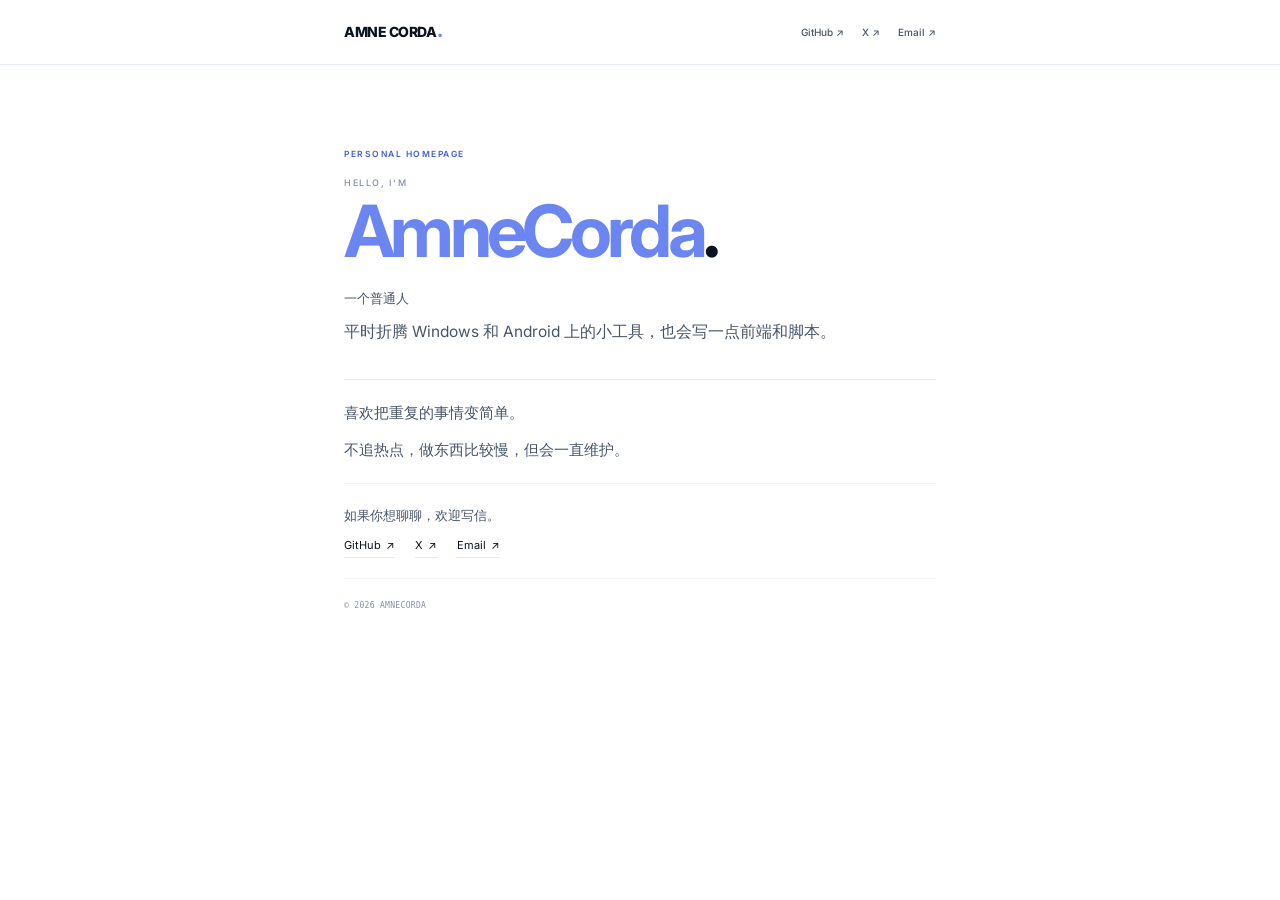
==== commit b6b07bfb: "Make homepage ultra minimal" ====
--- a/index.html
+++ b/index.html
@@ -6,196 +6,64 @@
   <meta name="theme-color" content="#ffffff" media="(prefers-color-scheme: light)">
   <meta name="theme-color" content="#08111f" media="(prefers-color-scheme: dark)">
   <title>AMNE CORDA — 个人主页</title>
-  <meta name="description" content="AmneCorda 的个人主页。一个普通人，喜欢折腾 Windows 和 Android 小工具。">
+  <meta name="description" content="AmneCorda 的个人主页。一个普通人，平时折腾 Windows 和 Android 小工具。">
   <meta property="og:title" content="AMNE CORDA — 个人主页">
-  <meta property="og:description" content="一个普通人，喜欢折腾 Windows 和 Android 小工具。">
+  <meta property="og:description" content="一个普通人，平时折腾 Windows 和 Android 小工具。">
   <meta property="og:type" content="website">
   <link rel="icon" href="assets/favicon.svg" type="image/svg+xml">
   <link rel="preconnect" href="https://fonts.googleapis.com">
   <link rel="preconnect" href="https://fonts.gstatic.com" crossorigin>
   <link href="https://fonts.googleapis.com/css2?family=Inter:wght@400;500;600;700;800&display=swap" rel="stylesheet">
-  <link rel="stylesheet" href="assets/css/main.css?v=profile3">
-  <link rel="stylesheet" href="assets/css/theme.css?v=profile3">
-  <link rel="stylesheet" href="assets/css/dark.css?v=profile3">
+  <link rel="stylesheet" href="assets/css/main.css?v=ultra1">
+  <link rel="stylesheet" href="assets/css/theme.css?v=ultra1">
+  <link rel="stylesheet" href="assets/css/dark.css?v=ultra1">
 </head>
 <body id="top">
   <a class="skip-link" href="#main">跳到正文</a>
 
-  <aside class="sidebar" aria-label="个人导航">
-    <div class="sidebar-inner">
-      <div class="sidebar-head">
-        <a class="brand" href="#top">AMNE CORDA<span class="brand-dot" aria-hidden="true">.</span></a>
-        <p class="sidebar-note">Personal homepage</p>
-      </div>
-
-      <nav class="side-nav" aria-label="主导航">
-        <a href="#top" class="is-active"><span>01</span>Home</a>
-        <a href="#projects"><span>02</span>Projects</a>
-        <a href="#about"><span>03</span>About</a>
-        <a href="#contact"><span>04</span>Contact</a>
-      </nav>
-
-      <nav class="side-links footer-nav" aria-label="社交链接">
-        <p class="side-label">Online</p>
+  <header class="site-header">
+    <div class="container header-inner">
+      <a class="brand" href="#top">AMNE CORDA<span class="brand-dot" aria-hidden="true">.</span></a>
+      <nav class="header-links footer-nav" aria-label="社交链接">
         <a href="https://github.com/mar08meow" target="_blank" rel="noopener noreferrer">GitHub <span class="arrow" aria-hidden="true">↗</span></a>
-        <a href="https://x.com/Amnecorda" target="_blank" rel="noopener noreferrer">X / Twitter <span class="arrow" aria-hidden="true">↗</span></a>
+        <a href="https://x.com/Amnecorda" target="_blank" rel="noopener noreferrer">X <span class="arrow" aria-hidden="true">↗</span></a>
         <a href="mailto:hello@amnecorda.com">Email <span class="arrow" aria-hidden="true">↗</span></a>
       </nav>
-
-      <div class="sidebar-foot">
-        <span data-clock>--:-- CST</span>
-        <span>© <span data-year>2026</span> AmneCorda</span>
-      </div>
     </div>
-  </aside>
-
-  <header class="mobile-header">
-    <a class="brand" href="#top">AMNE CORDA<span class="brand-dot" aria-hidden="true">.</span></a>
-    <button class="nav-toggle" type="button" aria-expanded="false" aria-controls="mobile-menu" aria-label="打开菜单">
-      <span></span><span></span>
-    </button>
   </header>
 
-  <main id="main" class="main-content">
-    <div class="content-wrap">
-      <section class="hero" id="home">
-        <p class="eyebrow">Personal homepage</p>
-        <h1 class="hero-title">
-          <span class="hero-greeting">Hello, I'm</span>
-          <span class="hero-line--2"><em>AmneCorda</em><span class="hero-period">.</span></span>
-        </h1>
-        <p class="hero-role">一个普通人 · 喜欢折腾 Windows 和 Android 小工具</p>
-        <p class="hero-intro">这里是我的个人主页。放着一点关于我的介绍，和做过的小工具。</p>
-        <div class="hero-actions">
-          <a class="button" href="#about">关于我 <span class="arrow" aria-hidden="true">↓</span></a>
-          <a class="button button--ghost" href="https://github.com/mar08meow" target="_blank" rel="noopener noreferrer">GitHub <span class="arrow" aria-hidden="true">↗</span></a>
-          <a class="button button--ghost" href="https://x.com/Amnecorda" target="_blank" rel="noopener noreferrer">X / Twitter <span class="arrow" aria-hidden="true">↗</span></a>
+  <main id="main" class="container">
+    <section class="intro" id="home">
+      <p class="eyebrow">Personal homepage</p>
+      <h1 class="hero-title">
+        <span class="hero-greeting">Hello, I'm</span>
+        <span class="hero-line--2"><em>AmneCorda</em>.</span>
+      </h1>
+      <p class="hero-role">一个普通人</p>
+      <p class="hero-intro">平时折腾 Windows 和 Android 上的小工具，也会写一点前端和脚本。</p>
+    </section>
+
+    <section class="mini" id="about" aria-label="关于我">
+      <div class="profile-grid">
+        <div>
+          <p>喜欢把重复的事情变简单。</p>
+          <p>不追热点，做东西比较慢，但会一直维护。</p>
         </div>
-        <p class="hero-status"><span class="status-dot" aria-hidden="true"></span>Just say hi · 慢慢更新中</p>
-      </section>
+      </div>
+    </section>
 
-      <section class="block" id="i-am" aria-labelledby="i-am-title">
-        <div class="block-head">
-          <span class="block-index">01</span>
-          <h2 id="i-am-title">I am</h2>
-        </div>
-        <div class="block-body">
-          <ul class="fact-list">
-            <li>喜欢把重复操作变成一个小按钮。</li>
-            <li>遇到顺手的问题，会自己写一个小工具解决。</li>
-            <li>偏好本地优先、少依赖、能长期用的东西。</li>
-          </ul>
-        </div>
-      </section>
+    <section class="mini" id="contact" aria-label="联系我">
+      <p class="profile-note">如果你想聊聊，欢迎写信。</p>
+      <div class="link-row">
+        <a href="https://github.com/mar08meow" target="_blank" rel="noopener noreferrer">GitHub <span class="arrow" aria-hidden="true">↗</span></a>
+        <a href="https://x.com/Amnecorda" target="_blank" rel="noopener noreferrer">X <span class="arrow" aria-hidden="true">↗</span></a>
+        <a href="mailto:hello@amnecorda.com">Email <span class="arrow" aria-hidden="true">↗</span></a>
+      </div>
+    </section>
 
-      <section class="block" id="projects" aria-labelledby="projects-title">
-        <div class="block-head">
-          <span class="block-index">02</span>
-          <h2 id="projects-title">Things I made</h2>
-        </div>
-        <div class="block-body">
-          <div class="project-list">
-            <article class="project-item" id="appantry">
-              <div>
-                <div class="project-head">
-                  <h3 class="project-title">AppPantry</h3>
-                  <span class="project-year">Windows · <span data-release-repo="mar08meow/AppPantry" data-release-version aria-live="polite">v1.0.0</span></span>
-                </div>
-                <p class="project-desc">一个本地优先的 Windows 应用下载与安装工具：精选清单、winget 一键安装、卸载清理、图片/PDF 本地转换。不需要账号，文件不离开电脑。</p>
-                <div class="project-actions">
-                  <a class="button" href="https://github.com/mar08meow/AppPantry/releases/download/v1.0.0/AppPantry-1.0.0-portable.exe" data-release-repo="mar08meow/AppPantry" data-release-download="portable" target="_blank" rel="noopener noreferrer">下载便携版</a>
-                  <a class="button button--ghost" href="https://github.com/mar08meow/AppPantry/releases/download/v1.0.0/AppPantry-1.0.0-setup.exe" data-release-repo="mar08meow/AppPantry" data-release-download="setup" target="_blank" rel="noopener noreferrer">下载安装版</a>
-                  <a class="text-link" href="https://github.com/mar08meow/AppPantry" target="_blank" rel="noopener noreferrer">GitHub <span class="arrow" aria-hidden="true">↗</span></a>
-                </div>
-                <p class="project-meta">Windows 10/11 · 约 100 MB · <a href="https://github.com/mar08meow/AppPantry/releases/tag/v1.0.0" data-release-repo="mar08meow/AppPantry" data-release-notes target="_blank" rel="noopener noreferrer">Release notes ↗</a></p>
-              </div>
-              <ul class="project-tags">
-                <li>Local-first</li>
-                <li>Electron</li>
-                <li>winget</li>
-              </ul>
-            </article>
-
-            <article class="project-item" id="hyperos-blur-fix">
-              <div>
-                <div class="project-head">
-                  <h3 class="project-title">HyperOS Workbench Blur Fix</h3>
-                  <span class="project-year">Android · LSPosed · <span data-release-repo="mar08meow/HyperOS-Workbench-Blur-Fix" data-release-version aria-live="polite">v1.1.0</span></span>
-                </div>
-                <p class="project-desc">一个 LSPosed 模块，修复小米平板工作台模式应用列表不跟随第三方动态壁纸的问题，让它使用窗口自己的实时模糊，而不是一张静态图。</p>
-                <div class="project-actions">
-                  <a class="button" href="https://github.com/mar08meow/HyperOS-Workbench-Blur-Fix/releases/download/v1.1.0/HyperOS-Workbench-Blur-Fix.apk" data-release-repo="mar08meow/HyperOS-Workbench-Blur-Fix" data-release-download="apk" target="_blank" rel="noopener noreferrer">下载 APK</a>
-                  <a class="text-link" href="https://github.com/mar08meow/HyperOS-Workbench-Blur-Fix" target="_blank" rel="noopener noreferrer">GitHub <span class="arrow" aria-hidden="true">↗</span></a>
-                </div>
-                <p class="project-meta">Android 16 · LSPosed · 约 37 KB · <a href="https://github.com/mar08meow/HyperOS-Workbench-Blur-Fix/releases/tag/v1.1.0" data-release-repo="mar08meow/HyperOS-Workbench-Blur-Fix" data-release-notes target="_blank" rel="noopener noreferrer">Release notes ↗</a></p>
-              </div>
-              <ul class="project-tags">
-                <li>Java</li>
-                <li>LSPosed</li>
-                <li>HyperOS</li>
-              </ul>
-            </article>
-          </div>
-          <p class="profile-note">没有更多了。以后做了新的小东西，会慢慢加在这里。</p>
-        </div>
-      </section>
-
-      <section class="block" id="about" aria-labelledby="about-title">
-        <div class="block-head">
-          <span class="block-index">03</span>
-          <h2 id="about-title">About me</h2>
-        </div>
-        <div class="block-body">
-          <div class="profile-grid">
-            <div>
-              <p>我是 AmneCorda，一个普通人。做东西比较慢，但会一直维护；遇到顺手的问题，就自己写一个小工具解决。</p>
-              <p>我不太擅长把自己包装成什么头衔。这个页面只放一点自我介绍、做过的东西和联系方式。</p>
-            </div>
-          </div>
-          <a class="text-link" href="#contact">聊聊 <span class="arrow" aria-hidden="true">↗</span></a>
-        </div>
-      </section>
-
-      <section class="block" id="contact" aria-labelledby="contact-title">
-        <div class="block-head">
-          <span class="block-index">04</span>
-          <h2 id="contact-title">Find me at</h2>
-        </div>
-        <div class="block-body">
-          <p class="profile-note">如果你也在折腾 Windows 或 Android，或者只是路过，欢迎写信。</p>
-          <div class="link-row">
-            <a href="https://github.com/mar08meow" target="_blank" rel="noopener noreferrer">GitHub <span class="arrow" aria-hidden="true">↗</span></a>
-            <a href="https://x.com/Amnecorda" target="_blank" rel="noopener noreferrer">X / Twitter <span class="arrow" aria-hidden="true">↗</span></a>
-            <a href="mailto:hello@amnecorda.com">Email <span class="arrow" aria-hidden="true">↗</span></a>
-          </div>
-        </div>
-      </section>
-
-      <footer class="content-footer">
-        <span>Made slowly · 手写 HTML 与 CSS</span>
-        <a href="#top">Back to top ↑</a>
-      </footer>
-    </div>
+    <footer class="site-footer">
+      <span>© 2026 AmneCorda</span>
+    </footer>
   </main>
-
-  <div class="mobile-menu" id="mobile-menu" aria-hidden="true">
-    <div class="mobile-menu-top">
-      <a class="brand" href="#top">AMNE CORDA<span class="brand-dot" aria-hidden="true">.</span></a>
-      <button class="menu-close" type="button" aria-label="关闭菜单"><span></span><span></span></button>
-    </div>
-    <nav class="mobile-nav" aria-label="移动端导航">
-      <a href="#top"><span>01</span>首页 / Home</a>
-      <a href="#projects"><span>02</span>小东西 / Projects</a>
-      <a href="#about"><span>03</span>关于 / About</a>
-      <a href="#contact"><span>04</span>联系 / Contact</a>
-    </nav>
-    <div class="mobile-menu-foot">
-      <a href="mailto:hello@amnecorda.com">hello@amnecorda.com</a>
-      <p>Personal homepage</p>
-    </div>
-  </div>
-
-  <script src="assets/js/releases.js?v=3"></script>
-  <script src="assets/js/main.js?v=profile3"></script>
 </body>
 </html>
--- a/assets/css/main.css
+++ b/assets/css/main.css
@@ -1,15 +1,12 @@
 /* ==========================================================================
-   AMNE CORDA — personal homepage
-   Quiet blue/white profile · fixed sidebar · editorial spacing
+   AMNE CORDA — ultra minimal personal page
    ========================================================================== */
 
 :root {
   --paper: #ffffff;
-  --paper-2: #f6f8fd;
-  --paper-3: #edf2fc;
+  --paper-2: #f7f9fd;
   --ink: #0b1220;
-  --ink-2: #1e293b;
-  --ink-soft: #4b5568;
+  --ink-soft: #4d5a70;
   --muted: #8792a6;
   --line: rgba(37, 99, 235, 0.16);
   --line-soft: rgba(37, 99, 235, 0.08);
@@ -18,15 +15,11 @@
   --accent-soft: #c3d4ff;
   --sans: "Inter", "Helvetica Neue", "PingFang SC", "Microsoft YaHei", sans-serif;
   --display: "Inter", "Helvetica Neue", "PingFang SC", "Microsoft YaHei", sans-serif;
-  --reading: "Inter", "Helvetica Neue", "PingFang SC", "Microsoft YaHei", sans-serif;
   --mono: "SFMono-Regular", "Cascadia Mono", Consolas, monospace;
   --base-size: 16px;
-  --reading-size: 16.5px;
   --display-weight: 700;
-  --heading-weight: 600;
   --body-weight: 400;
-  --sidebar-w: 272px;
-  --ease: cubic-bezier(0.22, 1, 0.36, 1);
+  --max: 640px;
 }
 
 *,
@@ -38,7 +31,6 @@
 html {
   scroll-behavior: smooth;
   -webkit-text-size-adjust: 100%;
-  scroll-padding-top: 90px;
 }
 
 body {
@@ -48,40 +40,17 @@
   font-family: var(--sans);
   font-size: var(--base-size);
   font-weight: var(--body-weight);
-  line-height: 1.65;
+  line-height: 1.7;
   -webkit-font-smoothing: antialiased;
   -moz-osx-font-smoothing: grayscale;
   text-rendering: optimizeLegibility;
 }
 
-body.menu-open {
-  overflow: hidden;
-}
-
-img,
-svg {
-  max-width: 100%;
-}
-
-img {
-  height: auto;
-}
-
 a {
   color: inherit;
   text-decoration: none;
 }
 
-button,
-input {
-  font: inherit;
-  color: inherit;
-}
-
-button {
-  cursor: pointer;
-}
-
 ::selection {
   background: var(--accent);
   color: #ffffff;
@@ -92,58 +61,53 @@
   outline-offset: 4px;
 }
 
-[hidden] {
-  display: none !important;
+.container {
+  width: 100%;
+  max-width: var(--max);
+  margin-inline: auto;
+  padding-inline: 24px;
 }
 
 .skip-link {
   position: absolute;
-  top: -100px;
+  top: -80px;
   left: 18px;
-  z-index: 400;
-  padding: 9px 14px;
+  z-index: 20;
+  padding: 7px 11px;
   background: var(--ink);
   color: var(--paper);
-  font-size: 10px;
-  letter-spacing: 0.12em;
+  font-size: 9px;
+  letter-spacing: 0.1em;
   text-transform: uppercase;
 }
 
 .skip-link:focus {
-  top: 14px;
+  top: 12px;
 }
 
 .arrow {
   display: inline-block;
   font-style: normal;
-  transition: transform 0.4s var(--ease);
+  transition: transform 0.2s ease;
 }
 
 a:hover .arrow {
-  transform: translate(3px, -3px);
-}
-
-/* --- Sidebar -------------------------------------------------------------- */
-
-.sidebar {
-  position: fixed;
-  inset: 0 auto 0 0;
-  z-index: 40;
-  width: var(--sidebar-w);
-  border-right: 1px solid var(--line);
+  transform: translate(2px, -2px);
+}
+
+/* --- Header --------------------------------------------------------------- */
+
+.site-header {
+  border-bottom: 1px solid var(--line);
   background: var(--paper);
 }
 
-.sidebar-inner {
-  display: flex;
-  flex-direction: column;
-  height: 100%;
-  padding: 36px 28px 26px;
-}
-
-.sidebar-head {
-  padding-bottom: 22px;
-  border-bottom: 1px solid var(--line);
+.header-inner {
+  display: flex;
+  align-items: center;
+  justify-content: space-between;
+  gap: 20px;
+  min-height: 64px;
 }
 
 .brand {
@@ -151,10 +115,10 @@
   align-items: baseline;
   gap: 1px;
   font-family: var(--display);
-  font-size: 18px;
+  font-size: 14px;
   font-weight: 800;
   line-height: 1;
-  letter-spacing: -0.045em;
+  letter-spacing: -0.035em;
   white-space: nowrap;
 }
 
@@ -164,164 +128,66 @@
   line-height: 0;
 }
 
-.sidebar-note {
-  margin: 9px 0 0;
+.header-links {
+  display: flex;
+  align-items: center;
+  gap: 18px;
+}
+
+.header-links a {
+  font-size: 10px;
+  font-weight: 500;
+  color: var(--ink-soft);
+  transition: color 0.2s ease;
+}
+
+.header-links a:hover {
+  color: var(--accent-deep);
+}
+
+/* --- Intro ---------------------------------------------------------------- */
+
+main.container {
+  padding-top: 82px;
+  padding-bottom: 0;
+}
+
+.intro {
+  padding-bottom: 32px;
+  border-bottom: 1px solid var(--line);
+}
+
+.eyebrow {
+  margin: 0;
   font-size: 8.5px;
+  font-weight: 600;
+  letter-spacing: 0.18em;
+  text-transform: uppercase;
+  color: var(--accent-deep);
+}
+
+.hero-title {
+  margin: 18px 0 0;
+  font-family: var(--display);
+  font-size: clamp(2.8rem, 7.5vw, 4.5rem);
+  font-weight: var(--display-weight);
+  line-height: 0.98;
+  letter-spacing: -0.065em;
+}
+
+.hero-greeting {
+  display: block;
+  margin-bottom: 8px;
+  font-family: var(--sans);
+  font-size: 9px;
   font-weight: 500;
   letter-spacing: 0.18em;
   text-transform: uppercase;
   color: var(--muted);
 }
 
-.side-nav {
-  display: flex;
-  flex-direction: column;
-  gap: 1px;
-  margin-top: 38px;
-}
-
-.side-nav a {
-  display: grid;
-  grid-template-columns: 25px minmax(0, 1fr);
-  align-items: baseline;
-  gap: 8px;
-  padding: 9px 0;
-  font-size: 13px;
-  color: var(--ink-soft);
-  transition: color 0.25s ease, padding-left 0.35s var(--ease);
-}
-
-.side-nav a span {
-  font-family: var(--mono);
-  font-size: 8px;
-  letter-spacing: 0.08em;
-  color: var(--muted);
-  transition: color 0.25s ease;
-}
-
-.side-nav a:hover {
-  color: var(--accent-deep);
-  padding-left: 3px;
-}
-
-.side-nav a:hover span,
-.side-nav a.is-active span {
-  color: var(--accent);
-}
-
-.side-nav a.is-active {
-  color: var(--accent-deep);
-  font-weight: 600;
-}
-
-.side-links {
-  display: flex;
-  flex-direction: column;
-  align-items: flex-start;
-  gap: 7px;
-  margin-top: auto;
-  padding-top: 24px;
-  border-top: 1px solid var(--line);
-}
-
-.side-label {
-  margin: 0 0 3px;
-  font-size: 8px;
-  font-weight: 600;
-  letter-spacing: 0.18em;
-  text-transform: uppercase;
-  color: var(--muted);
-}
-
-.side-links a {
-  display: inline-flex;
-  align-items: center;
-  gap: 5px;
-  font-size: 12px;
-  color: var(--ink-soft);
-  transition: color 0.25s ease;
-}
-
-.side-links a:hover {
-  color: var(--accent-deep);
-}
-
-.sidebar-foot {
-  display: flex;
-  flex-direction: column;
-  gap: 4px;
-  margin-top: 22px;
-  padding-top: 14px;
-  border-top: 1px solid var(--line-soft);
-  font-family: var(--mono);
-  font-size: 8px;
-  letter-spacing: 0.05em;
-  color: var(--muted);
-  font-variant-numeric: tabular-nums;
-}
-
-/* --- Main layout ---------------------------------------------------------- */
-
-.main-content {
-  min-height: 100vh;
-  margin-left: var(--sidebar-w);
-}
-
-.content-wrap {
-  width: 100%;
-  max-width: 900px;
-  margin-inline: auto;
-  padding: 62px clamp(30px, 5.5vw, 72px) 42px;
-}
-
-.hero {
-  padding-bottom: 54px;
-  border-bottom: 1px solid var(--line);
-}
-
-.eyebrow {
-  display: flex;
-  align-items: center;
-  gap: 10px;
-  margin: 0;
-  font-size: 9px;
-  font-weight: 600;
-  letter-spacing: 0.2em;
-  text-transform: uppercase;
-  color: var(--accent-deep);
-}
-
-.eyebrow::before {
-  content: "";
-  width: 24px;
-  height: 1px;
-  flex: none;
-  background: var(--accent);
-}
-
-.hero-title {
-  margin: 20px 0 0;
-  font-family: var(--display);
-  font-size: clamp(3rem, 6.4vw, 5.8rem);
-  font-weight: var(--display-weight);
-  line-height: 0.96;
-  letter-spacing: -0.07em;
-}
-
-.hero-greeting {
-  display: block;
-  margin-bottom: 10px;
-  font-family: var(--sans);
-  font-size: 10.5px;
-  font-weight: 500;
-  letter-spacing: 0.18em;
-  text-transform: uppercase;
-  color: var(--muted);
-}
-
 .hero-line--2 {
   display: block;
-  animation: rise 1s var(--ease) both;
 }
 
 .hero-title em {
@@ -329,321 +195,53 @@
   color: var(--accent);
 }
 
-.hero-period {
-  color: var(--accent);
-}
-
 .hero-role {
-  margin: 25px 0 0;
-  font-size: 10.5px;
+  margin: 20px 0 0;
+  font-size: 13px;
   font-weight: 500;
-  letter-spacing: 0.12em;
-  text-transform: uppercase;
-  color: var(--muted);
+  color: var(--ink-soft);
 }
 
 .hero-intro {
-  max-width: 54ch;
-  margin: 15px 0 0;
+  max-width: 50ch;
+  margin: 9px 0 0;
   font-size: 15.5px;
   line-height: 1.85;
   color: var(--ink-soft);
 }
 
-.hero-actions {
+/* --- Small blocks --------------------------------------------------------- */
+
+.mini {
+  padding: 20px 0;
+  border-bottom: 1px solid var(--line-soft);
+}
+
+.profile-grid p {
+  max-width: 54ch;
+  margin: 0;
+  font-size: 14.5px;
+  line-height: 1.8;
+  color: var(--ink-soft);
+}
+
+.profile-grid p + p {
+  margin-top: 0.75em;
+}
+
+.profile-note {
+  max-width: 54ch;
+  margin: 0;
+  font-size: 13px;
+  line-height: 1.75;
+  color: var(--ink-soft);
+}
+
+.link-row {
   display: flex;
   flex-wrap: wrap;
-  gap: 8px;
-  margin-top: 25px;
-}
-
-.button {
-  display: inline-flex;
-  align-items: center;
-  justify-content: center;
-  gap: 7px;
-  padding: 9px 14px;
-  border: 1px solid var(--accent-deep);
-  border-radius: 2px;
-  background: var(--accent-deep);
-  color: #ffffff;
-  font-size: 9.5px;
-  font-weight: 600;
-  letter-spacing: 0.05em;
-  line-height: 1.3;
-  transition: background-color 0.25s ease, color 0.25s ease, border-color 0.25s ease;
-}
-
-.button:hover {
-  background: var(--accent);
-  border-color: var(--accent);
-}
-
-.button--ghost {
-  background: transparent;
-  border-color: var(--line);
-  color: var(--ink);
-}
-
-.button--ghost:hover {
-  background: var(--paper-2);
-  border-color: var(--accent);
-  color: var(--accent-deep);
-}
-
-.hero-status {
-  display: flex;
-  align-items: center;
-  gap: 8px;
-  margin: 20px 0 0;
-  font-size: 8.5px;
-  letter-spacing: 0.13em;
-  text-transform: uppercase;
-  color: var(--muted);
-}
-
-.status-dot {
-  width: 5px;
-  height: 5px;
-  border-radius: 50%;
-  background: #5d9a72;
-  box-shadow: 0 0 0 4px rgba(93, 154, 114, 0.13);
-  animation: pulse 3.2s ease-in-out infinite;
-}
-
-/* --- Section blocks ------------------------------------------------------- */
-
-.block {
-  display: grid;
-  grid-template-columns: 148px minmax(0, 1fr);
-  gap: clamp(22px, 4vw, 44px);
-  padding: 32px 0;
-  border-bottom: 1px solid var(--line);
-}
-
-.block-head {
-  display: flex;
-  align-items: baseline;
-  gap: 9px;
-}
-
-.block-index {
-  font-family: var(--mono);
-  font-size: 8px;
-  letter-spacing: 0.06em;
-  color: var(--accent);
-}
-
-.block-head h2 {
-  margin: 0;
-  font-family: var(--sans);
-  font-size: 9px;
-  font-weight: 600;
-  letter-spacing: 0.16em;
-  text-transform: uppercase;
-  color: var(--muted);
-}
-
-.block-body > p {
-  max-width: 62ch;
-  margin: 0;
-  font-size: 15px;
-  line-height: 1.85;
-  color: var(--ink-soft);
-}
-
-.block-body > p + p {
-  margin-top: 1em;
-}
-
-.fact-list {
-  display: grid;
-  gap: 9px;
-  margin: 0;
-  padding: 0;
-  list-style: none;
-}
-
-.fact-list li {
-  display: flex;
-  gap: 11px;
-  font-size: 15px;
-  line-height: 1.8;
-  color: var(--ink-soft);
-}
-
-.fact-list li::before {
-  content: "—";
-  flex: none;
-  color: var(--accent);
-}
-
-/* --- Projects ------------------------------------------------------------- */
-
-.project-list {
-  display: grid;
-}
-
-.project-item {
-  display: grid;
-  grid-template-columns: minmax(0, 1fr);
-  gap: 12px;
-  padding: 24px 0;
-  border-bottom: 1px solid var(--line-soft);
-}
-
-.project-item:first-child {
-  padding-top: 0;
-}
-
-.project-item:last-child {
-  padding-bottom: 0;
-  border-bottom: 0;
-}
-
-.project-head {
-  display: flex;
-  flex-wrap: wrap;
-  align-items: baseline;
-  gap: 6px 14px;
-}
-
-.project-title {
-  margin: 0;
-  font-family: var(--display);
-  font-size: 20px;
-  font-weight: 650;
-  line-height: 1.3;
-  letter-spacing: -0.035em;
-  color: var(--ink);
-  transition: color 0.25s ease;
-}
-
-.project-item:hover .project-title {
-  color: var(--accent-deep);
-}
-
-.project-year {
-  font-family: var(--mono);
-  font-size: 8px;
-  letter-spacing: 0.04em;
-  color: var(--muted);
-  white-space: nowrap;
-}
-
-.project-desc {
-  max-width: 62ch;
-  margin: 7px 0 0;
-  font-size: 13.5px;
-  line-height: 1.8;
-  color: var(--ink-soft);
-}
-
-.project-actions {
-  display: flex;
-  flex-wrap: wrap;
-  align-items: center;
-  gap: 8px;
-  margin-top: 12px;
-}
-
-.project-actions .button {
-  padding: 7px 10px;
-  font-size: 8.5px;
-}
-
-.text-link {
-  display: inline-flex;
-  align-items: center;
-  gap: 5px;
-  margin-top: 12px;
-  padding-bottom: 2px;
-  border-bottom: 1px solid var(--line);
-  font-size: 10px;
-  font-weight: 500;
-  color: var(--ink);
-  transition: color 0.25s ease, border-color 0.25s ease;
-}
-
-.project-actions .text-link {
-  margin-top: 0;
-}
-
-.text-link:hover {
-  color: var(--accent-deep);
-  border-color: var(--accent);
-}
-
-.project-meta {
-  margin: 10px 0 0;
-  font-family: var(--mono);
-  font-size: 8px;
-  letter-spacing: 0.02em;
-  color: var(--muted);
-}
-
-.project-meta a {
-  color: var(--accent-deep);
-  border-bottom: 1px solid transparent;
-  transition: border-color 0.25s ease;
-}
-
-.project-meta a:hover {
-  border-bottom-color: var(--accent);
-}
-
-.project-tags {
-  display: flex;
-  flex-wrap: wrap;
-  align-content: flex-start;
-  justify-content: flex-start;
-  gap: 4px;
-  margin: 2px 0 0;
-  padding: 0;
-  list-style: none;
-}
-
-.project-tags li {
-  padding: 3px 6px;
-  border: 1px solid var(--line);
-  border-radius: 999px;
-  font-size: 7px;
-  letter-spacing: 0.06em;
-  text-transform: uppercase;
-  color: var(--muted);
-}
-
-.profile-note {
-  max-width: 58ch;
-  margin: 16px 0 0;
-  font-size: 11.5px;
-  line-height: 1.75;
-  color: var(--muted);
-}
-
-/* --- About / contact ------------------------------------------------------ */
-
-.profile-grid p {
-  max-width: 62ch;
-  margin: 0;
-  font-size: 15px;
-  line-height: 1.85;
-  color: var(--ink-soft);
-}
-
-.profile-grid p + p {
-  margin-top: 1em;
-}
-
-.block-body > .text-link {
-  margin-top: 16px;
-}
-
-.link-row {
-  display: flex;
-  flex-wrap: wrap;
-  gap: 10px 22px;
-  margin-top: 16px;
+  gap: 8px 20px;
+  margin-top: 10px;
 }
 
 .link-row a {
@@ -652,9 +250,9 @@
   gap: 5px;
   padding-bottom: 2px;
   border-bottom: 1px solid var(--line);
-  font-size: 12px;
+  font-size: 11px;
   color: var(--ink);
-  transition: color 0.25s ease, border-color 0.25s ease;
+  transition: color 0.2s ease, border-color 0.2s ease;
 }
 
 .link-row a:hover {
@@ -662,176 +260,32 @@
   border-color: var(--accent);
 }
 
-/* --- Content footer ------------------------------------------------------- */
-
-.content-footer {
+/* --- Footer --------------------------------------------------------------- */
+
+.site-footer {
   display: flex;
   flex-wrap: wrap;
   justify-content: space-between;
-  gap: 10px 20px;
-  margin-top: 26px;
-  padding-top: 16px;
-  border-top: 1px solid var(--line-soft);
+  gap: 8px;
+  padding: 20px 0 36px;
   font-family: var(--mono);
   font-size: 8px;
-  letter-spacing: 0.05em;
+  letter-spacing: 0.04em;
   text-transform: uppercase;
   color: var(--muted);
 }
 
-.content-footer a:hover {
-  color: var(--accent-deep);
-}
-
-/* --- Mobile header & menu ------------------------------------------------- */
-
-.mobile-header {
-  display: none;
-}
-
-.nav-toggle {
-  width: 36px;
-  height: 36px;
-  padding: 0;
-  border: 1px solid var(--line);
-  border-radius: 50%;
-  background: transparent;
-  position: relative;
-}
-
-.nav-toggle span {
-  position: absolute;
-  left: 10px;
-  right: 10px;
-  height: 1px;
-  background: var(--ink);
-}
-
-.nav-toggle span:first-child {
-  top: 14px;
-}
-
-.nav-toggle span:last-child {
-  bottom: 14px;
-}
-
-.mobile-menu {
-  position: fixed;
-  inset: 0;
-  z-index: 90;
-  display: flex;
-  flex-direction: column;
-  padding: 20px 24px 30px;
-  background: var(--ink);
-  color: var(--paper);
-  transform: translateY(-102%);
-  visibility: hidden;
-  transition: transform 0.65s var(--ease), visibility 0s linear 0.65s;
-}
-
-.mobile-menu.is-open {
-  transform: translateY(0);
-  visibility: visible;
-  transition: transform 0.65s var(--ease), visibility 0s;
-}
-
-.mobile-menu-top {
-  display: flex;
-  align-items: center;
-  justify-content: space-between;
-  padding-bottom: 16px;
-  border-bottom: 1px solid rgba(255, 255, 255, 0.16);
-}
-
-.mobile-menu .brand {
-  color: var(--paper);
-}
-
-.menu-close {
-  position: relative;
-  width: 36px;
-  height: 36px;
-  border: 1px solid rgba(255, 255, 255, 0.25);
-  border-radius: 50%;
-  background: transparent;
-}
-
-.menu-close span {
-  position: absolute;
-  left: 9px;
-  right: 9px;
-  top: 17px;
-  height: 1px;
-  background: var(--paper);
-}
-
-.menu-close span:first-child {
-  transform: rotate(45deg);
-}
-
-.menu-close span:last-child {
-  transform: rotate(-45deg);
-}
-
-.mobile-nav {
-  display: flex;
-  flex-direction: column;
-  margin-top: 48px;
-}
-
-.mobile-nav a {
-  display: flex;
-  align-items: baseline;
-  gap: 14px;
-  padding: 12px 0;
-  border-bottom: 1px solid rgba(255, 255, 255, 0.12);
+/* --- Error page ----------------------------------------------------------- */
+
+.error-page {
+  padding-top: 82px;
+  padding-bottom: 60px;
+}
+
+.error-code {
+  margin: 0;
   font-family: var(--display);
-  font-size: 1.9rem;
-  font-weight: 600;
-  line-height: 1.2;
-  color: var(--paper);
-  transition: color 0.25s ease, padding-left 0.35s var(--ease);
-}
-
-.mobile-nav a:hover {
-  padding-left: 6px;
-  color: var(--accent-soft);
-}
-
-.mobile-nav a span {
-  font-family: var(--mono);
-  font-size: 8px;
-  letter-spacing: 0.1em;
-  color: var(--accent-soft);
-}
-
-.mobile-menu-foot {
-  display: flex;
-  justify-content: space-between;
-  gap: 16px;
-  margin-top: auto;
-  padding-top: 20px;
-  border-top: 1px solid rgba(255, 255, 255, 0.16);
-  font-size: 8px;
-  letter-spacing: 0.08em;
-  text-transform: uppercase;
-  color: rgba(255, 255, 255, 0.5);
-}
-
-.mobile-menu-foot a {
-  color: var(--paper);
-}
-
-/* --- Error page ----------------------------------------------------------- */
-
-.error-page {
-  padding-top: 18px;
-}
-
-.error-code {
-  margin: 0;
-  font-family: var(--display);
-  font-size: clamp(5rem, 16vw, 11rem);
+  font-size: clamp(4.5rem, 18vw, 9rem);
   font-weight: 800;
   line-height: 0.8;
   letter-spacing: -0.08em;
@@ -839,190 +293,94 @@
 }
 
 .error-title {
-  margin: 22px 0 0;
+  margin: 20px 0 0;
   font-family: var(--display);
-  font-size: clamp(2rem, 4.2vw, 3.2rem);
+  font-size: clamp(1.8rem, 5vw, 2.7rem);
   font-weight: var(--display-weight);
   line-height: 1.05;
   letter-spacing: -0.05em;
 }
 
 .error-copy {
-  max-width: 46ch;
-  margin: 14px 0 0;
-  font-size: 15px;
+  max-width: 44ch;
+  margin: 12px 0 0;
+  font-size: 14.5px;
   line-height: 1.8;
   color: var(--ink-soft);
 }
 
-.error-page .hero-actions {
-  margin-top: 24px;
-}
-
-/* --- Motion --------------------------------------------------------------- */
-
-.js .reveal {
-  opacity: 0;
-  transform: translateY(18px);
-  transition: opacity 0.7s var(--ease), transform 0.7s var(--ease);
-}
-
-.js .reveal.is-in {
-  opacity: 1;
-  transform: none;
-}
-
-@keyframes rise {
-  from {
-    opacity: 0;
-    transform: translateY(0.35em);
-  }
-  to {
-    opacity: 1;
-    transform: translateY(0);
-  }
-}
-
-@keyframes pulse {
-  0%,
-  100% {
-    box-shadow: 0 0 0 4px rgba(93, 154, 114, 0.13);
-  }
-  50% {
-    box-shadow: 0 0 0 6px rgba(93, 154, 114, 0.05);
-  }
+.hero-actions {
+  display: flex;
+  flex-wrap: wrap;
+  gap: 8px;
+  margin-top: 20px;
+}
+
+.button {
+  display: inline-flex;
+  align-items: center;
+  justify-content: center;
+  gap: 6px;
+  padding: 8px 12px;
+  border: 1px solid var(--accent-deep);
+  border-radius: 2px;
+  background: var(--accent-deep);
+  color: #ffffff;
+  font-size: 9px;
+  font-weight: 600;
+  transition: background-color 0.2s ease, color 0.2s ease, border-color 0.2s ease;
+}
+
+.button:hover {
+  background: var(--accent);
+  border-color: var(--accent);
+}
+
+.button--ghost {
+  border-color: var(--line);
+  background: transparent;
+  color: var(--ink);
+}
+
+.button--ghost:hover {
+  border-color: var(--accent);
+  background: var(--paper-2);
+  color: var(--accent-deep);
 }
 
 /* --- Responsive ----------------------------------------------------------- */
 
-@media (max-width: 1000px) {
-  :root {
-    --sidebar-w: 240px;
-  }
-
-  .content-wrap {
-    padding-inline: 38px;
-  }
-
-  .block {
-    grid-template-columns: 120px minmax(0, 1fr);
-    gap: 24px;
-  }
-}
-
-@media (max-width: 800px) {
-  :root {
-    --sidebar-w: 0px;
-  }
-
-  .sidebar {
-    display: none;
-  }
-
-  .mobile-header {
-    position: fixed;
-    top: 0;
-    left: 0;
-    right: 0;
-    z-index: 50;
-    display: flex;
-    align-items: center;
-    justify-content: space-between;
-    height: 62px;
-    padding: 0 24px;
-    background: color-mix(in srgb, var(--paper) 88%, transparent);
-    -webkit-backdrop-filter: blur(14px);
-    backdrop-filter: blur(14px);
-    border-bottom: 1px solid var(--line);
-  }
-
-  .main-content {
-    margin-left: 0;
-  }
-
-  .content-wrap {
-    max-width: 680px;
-    padding: 92px 24px 36px;
-  }
-
-  .hero {
-    padding-bottom: 42px;
+@media (max-width: 520px) {
+  .header-inner {
+    flex-direction: column;
+    align-items: flex-start;
+    justify-content: center;
+    gap: 8px;
+    padding-block: 13px;
+    min-height: 0;
+  }
+
+  .header-links {
+    gap: 16px;
+  }
+
+  main.container {
+    padding-top: 44px;
   }
 
   .hero-title {
-    font-size: clamp(3rem, 12vw, 4.6rem);
-  }
-
-  .block {
-    grid-template-columns: 1fr;
-    gap: 13px;
-    padding: 26px 0;
-  }
-
-  .block-head h2 {
-    font-size: 8.5px;
-  }
-
-  .project-item {
-    grid-template-columns: 1fr;
-    gap: 10px;
-  }
-
-  .project-tags {
-    justify-content: flex-start;
-  }
-
-  .project-actions .button {
-    flex: 1 1 auto;
-  }
-
-  .content-footer {
-    margin-top: 20px;
-  }
-}
-
-@media (max-width: 460px) {
-  .content-wrap {
-    padding-inline: 20px;
-  }
-
-  .hero-title {
-    font-size: 2.9rem;
-  }
-
-  .hero-greeting {
-    font-size: 9px;
-  }
-
-  .hero-actions .button {
-    flex: 1 1 100%;
-  }
-
-  .project-actions .button {
-    flex: 1 1 100%;
-  }
-
-  .mobile-header {
-    padding-inline: 20px;
-  }
-}
-
-@media (prefers-reduced-motion: reduce) {
-  html {
-    scroll-behavior: auto;
-  }
-
-  *,
-  *::before,
-  *::after {
-    animation-duration: 0.001ms !important;
-    animation-iteration-count: 1 !important;
-    transition-duration: 0.001ms !important;
-  }
-
-  .js .reveal,
-  .hero-line--2 {
-    opacity: 1;
-    transform: none;
-  }
-}
+    font-size: clamp(2.5rem, 12vw, 3.2rem);
+  }
+
+  .hero-intro {
+    font-size: 14.5px;
+  }
+
+  .error-page {
+    padding-top: 44px;
+  }
+
+  .site-footer {
+    padding-bottom: 28px;
+  }
+}
--- a/assets/css/dark.css
+++ b/assets/css/dark.css
@@ -2,9 +2,7 @@
   :root {
     --paper: #08111f;
     --paper-2: #0d192b;
-    --paper-3: #12233d;
     --ink: #e8f0ff;
-    --ink-2: #cbd8f0;
     --ink-soft: #a7b8d6;
     --muted: #7c8ca8;
     --line: rgba(147, 197, 253, 0.18);
@@ -17,15 +15,6 @@
   body {
     background: var(--paper);
     color: var(--ink);
-  }
-
-  .sidebar,
-  .mobile-header {
-    background: var(--paper);
-  }
-
-  .mobile-header {
-    background: color-mix(in srgb, var(--paper) 88%, transparent);
   }
 
   .button {
@@ -44,37 +33,6 @@
     color: var(--accent-deep);
   }
 
-  .mobile-menu {
-    background: #050b14;
-    color: var(--ink);
-  }
-
-  .mobile-menu .brand,
-  .mobile-nav a,
-  .mobile-menu-foot a {
-    color: var(--ink);
-  }
-
-  .mobile-menu-foot {
-    color: rgba(232, 240, 255, 0.5);
-  }
-
-  .menu-close {
-    border-color: var(--line);
-  }
-
-  .menu-close span {
-    background: var(--ink);
-  }
-
-  .nav-toggle span {
-    background: var(--ink);
-  }
-
-  .mobile-header {
-    border-bottom-color: var(--line);
-  }
-
   .skip-link {
     background: var(--ink);
     color: var(--paper);
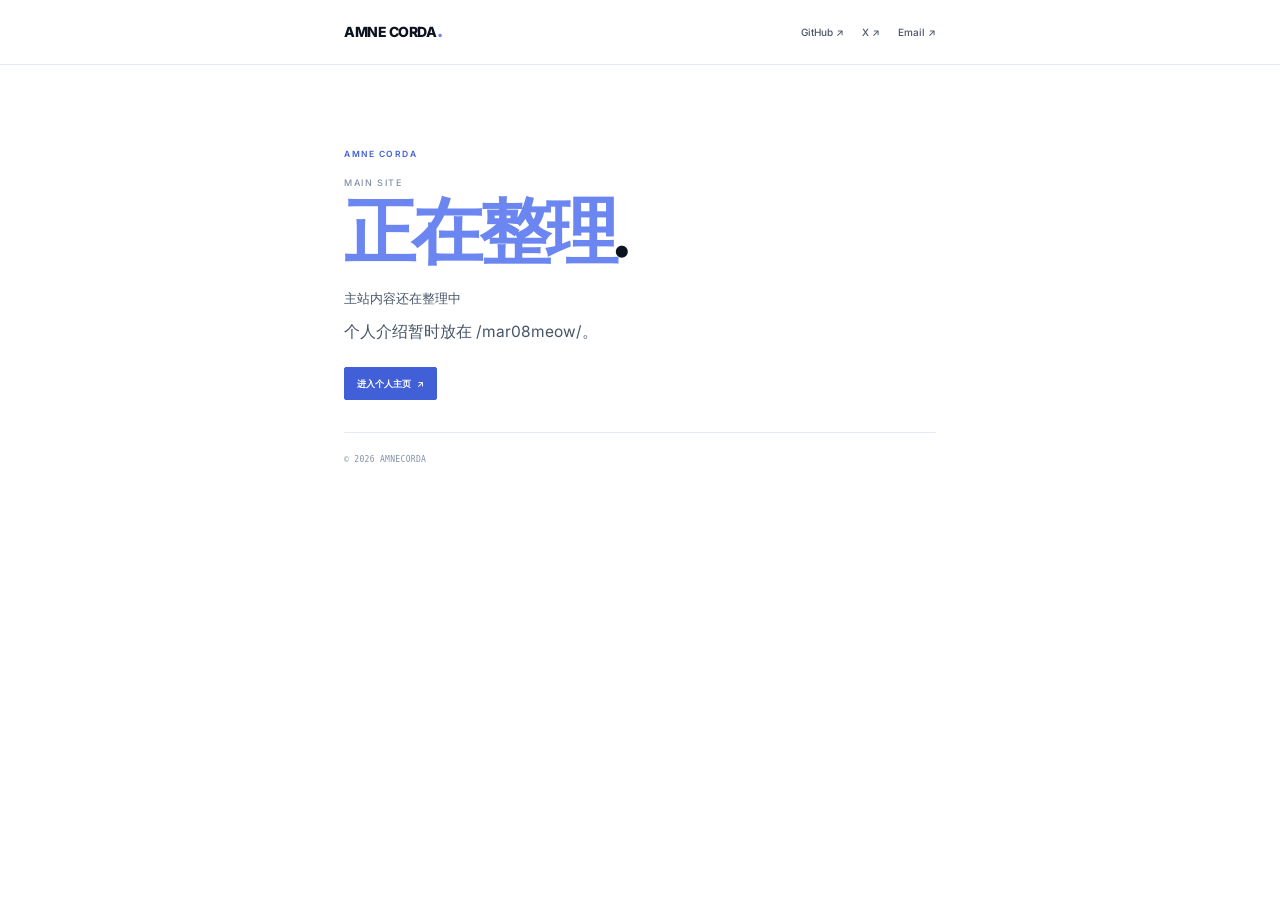
==== commit 4d1e70c0: "Move profile to /mar08meow and add placeholder home" ====
--- a/index.html
+++ b/index.html
@@ -5,25 +5,23 @@
   <meta name="viewport" content="width=device-width, initial-scale=1.0">
   <meta name="theme-color" content="#ffffff" media="(prefers-color-scheme: light)">
   <meta name="theme-color" content="#08111f" media="(prefers-color-scheme: dark)">
-  <title>AMNE CORDA — 个人主页</title>
-  <meta name="description" content="AmneCorda 的个人主页。一个普通人，平时折腾 Windows 和 Android 小工具。">
-  <meta property="og:title" content="AMNE CORDA — 个人主页">
-  <meta property="og:description" content="一个普通人，平时折腾 Windows 和 Android 小工具。">
-  <meta property="og:type" content="website">
-  <link rel="icon" href="assets/favicon.svg" type="image/svg+xml">
+  <title>AMNE CORDA</title>
+  <meta name="description" content="AMNE CORDA 主站，内容正在整理中。">
+  <meta name="robots" content="noindex">
+  <link rel="icon" href="/assets/favicon.svg" type="image/svg+xml">
   <link rel="preconnect" href="https://fonts.googleapis.com">
   <link rel="preconnect" href="https://fonts.gstatic.com" crossorigin>
   <link href="https://fonts.googleapis.com/css2?family=Inter:wght@400;500;600;700;800&display=swap" rel="stylesheet">
-  <link rel="stylesheet" href="assets/css/main.css?v=ultra1">
-  <link rel="stylesheet" href="assets/css/theme.css?v=ultra1">
-  <link rel="stylesheet" href="assets/css/dark.css?v=ultra1">
+  <link rel="stylesheet" href="/assets/css/main.css?v=ultra1">
+  <link rel="stylesheet" href="/assets/css/theme.css?v=ultra1">
+  <link rel="stylesheet" href="/assets/css/dark.css?v=ultra1">
 </head>
 <body id="top">
   <a class="skip-link" href="#main">跳到正文</a>
 
   <header class="site-header">
     <div class="container header-inner">
-      <a class="brand" href="#top">AMNE CORDA<span class="brand-dot" aria-hidden="true">.</span></a>
+      <a class="brand" href="/">AMNE CORDA<span class="brand-dot" aria-hidden="true">.</span></a>
       <nav class="header-links footer-nav" aria-label="社交链接">
         <a href="https://github.com/mar08meow" target="_blank" rel="noopener noreferrer">GitHub <span class="arrow" aria-hidden="true">↗</span></a>
         <a href="https://x.com/Amnecorda" target="_blank" rel="noopener noreferrer">X <span class="arrow" aria-hidden="true">↗</span></a>
@@ -33,31 +31,16 @@
   </header>
 
   <main id="main" class="container">
-    <section class="intro" id="home">
-      <p class="eyebrow">Personal homepage</p>
+    <section class="intro">
+      <p class="eyebrow">AMNE CORDA</p>
       <h1 class="hero-title">
-        <span class="hero-greeting">Hello, I'm</span>
-        <span class="hero-line--2"><em>AmneCorda</em>.</span>
+        <span class="hero-greeting">Main site</span>
+        <span class="hero-line--2"><em>正在整理</em>.</span>
       </h1>
-      <p class="hero-role">一个普通人</p>
-      <p class="hero-intro">平时折腾 Windows 和 Android 上的小工具，也会写一点前端和脚本。</p>
-    </section>
-
-    <section class="mini" id="about" aria-label="关于我">
-      <div class="profile-grid">
-        <div>
-          <p>喜欢把重复的事情变简单。</p>
-          <p>不追热点，做东西比较慢，但会一直维护。</p>
-        </div>
-      </div>
-    </section>
-
-    <section class="mini" id="contact" aria-label="联系我">
-      <p class="profile-note">如果你想聊聊，欢迎写信。</p>
-      <div class="link-row">
-        <a href="https://github.com/mar08meow" target="_blank" rel="noopener noreferrer">GitHub <span class="arrow" aria-hidden="true">↗</span></a>
-        <a href="https://x.com/Amnecorda" target="_blank" rel="noopener noreferrer">X <span class="arrow" aria-hidden="true">↗</span></a>
-        <a href="mailto:hello@amnecorda.com">Email <span class="arrow" aria-hidden="true">↗</span></a>
+      <p class="hero-role">主站内容还在整理中</p>
+      <p class="hero-intro">个人介绍暂时放在 /mar08meow/。</p>
+      <div class="hero-actions">
+        <a class="button" href="/mar08meow/">进入个人主页 <span class="arrow" aria-hidden="true">↗</span></a>
       </div>
     </section>
 
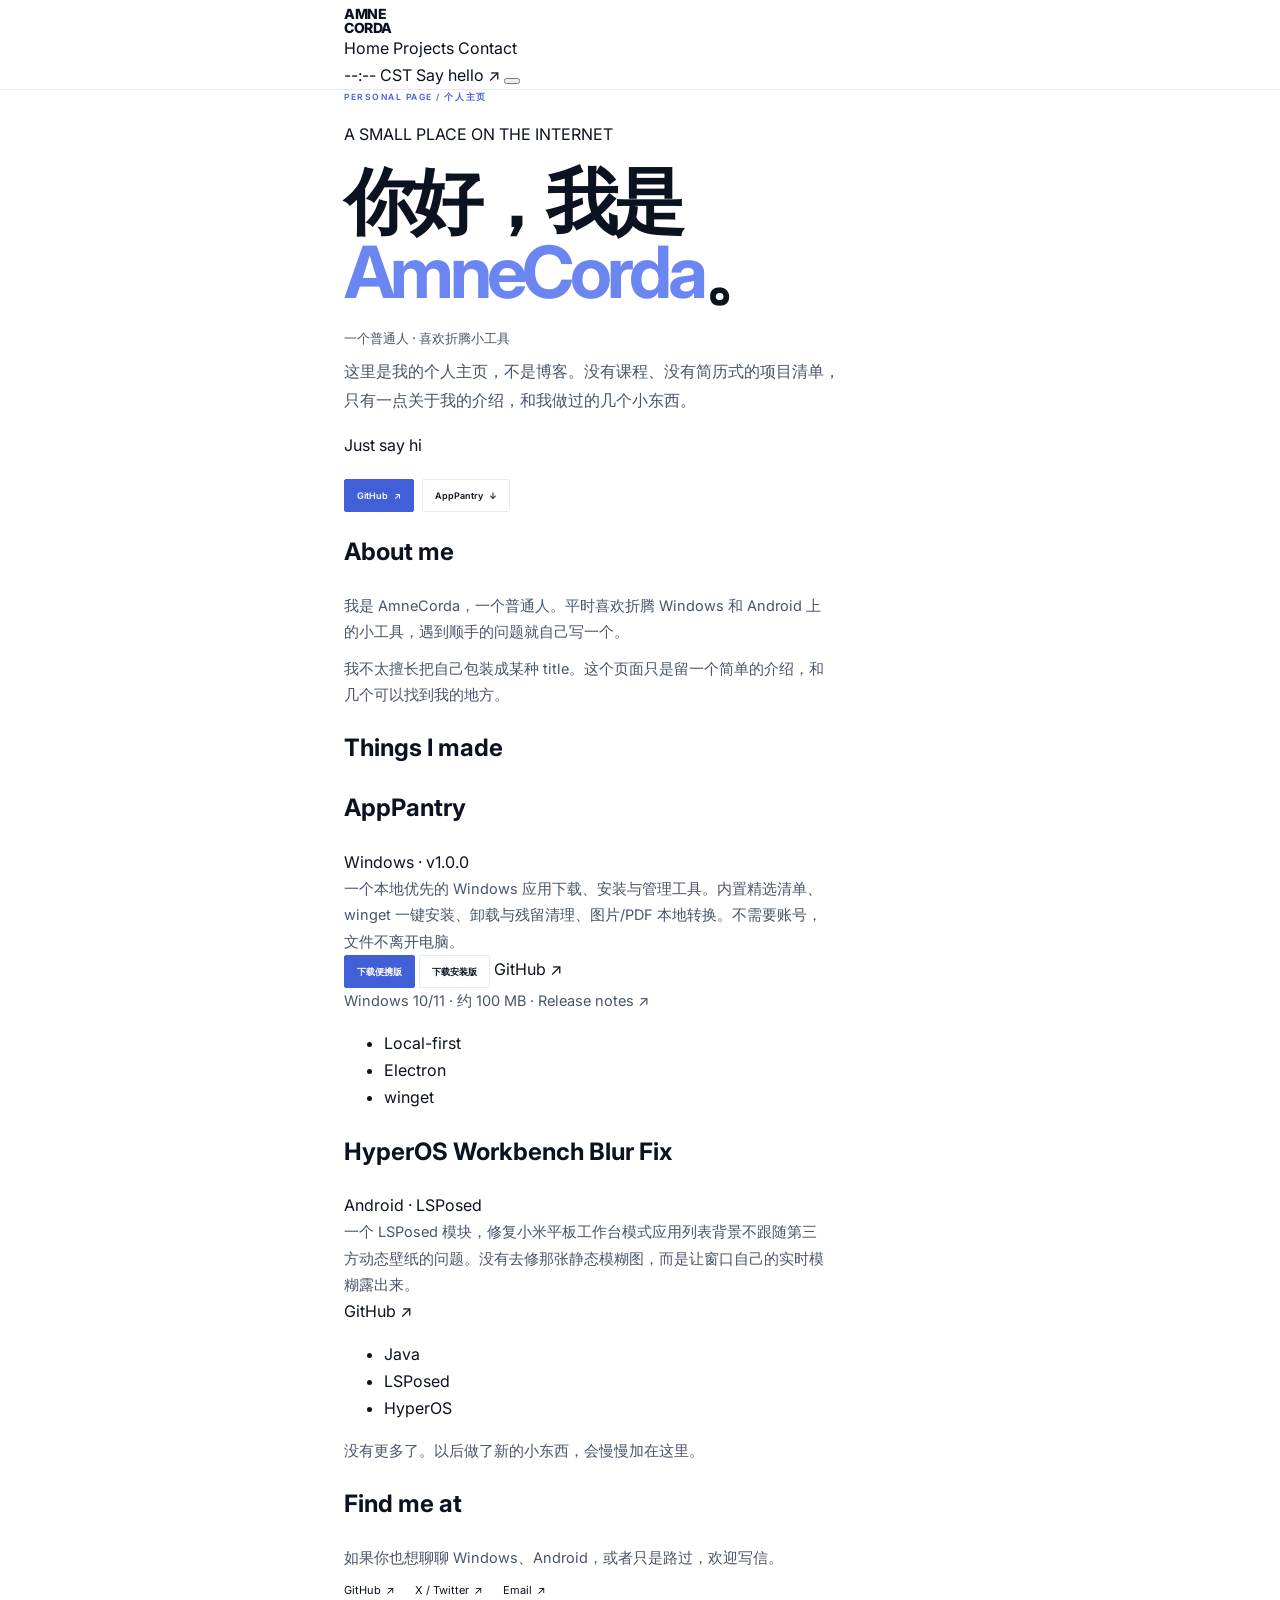
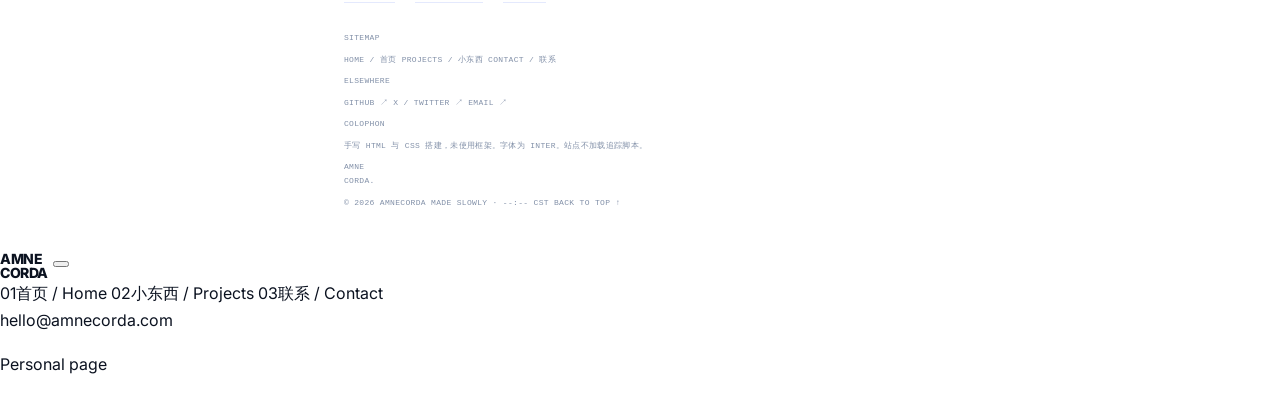
==== commit 46b8d20e: "Restore blue single-page and remove unused routes" ====
--- a/index.html
+++ b/index.html
@@ -1,52 +1,189 @@
-<!DOCTYPE html>
-<html lang="zh-CN">
-<head>
-  <meta charset="UTF-8">
-  <meta name="viewport" content="width=device-width, initial-scale=1.0">
-  <meta name="theme-color" content="#ffffff" media="(prefers-color-scheme: light)">
-  <meta name="theme-color" content="#08111f" media="(prefers-color-scheme: dark)">
-  <title>AMNE CORDA</title>
-  <meta name="description" content="AMNE CORDA 主站，内容正在整理中。">
-  <meta name="robots" content="noindex">
-  <link rel="icon" href="/assets/favicon.svg" type="image/svg+xml">
-  <link rel="preconnect" href="https://fonts.googleapis.com">
-  <link rel="preconnect" href="https://fonts.gstatic.com" crossorigin>
-  <link href="https://fonts.googleapis.com/css2?family=Inter:wght@400;500;600;700;800&display=swap" rel="stylesheet">
-  <link rel="stylesheet" href="/assets/css/main.css?v=ultra1">
-  <link rel="stylesheet" href="/assets/css/theme.css?v=ultra1">
-  <link rel="stylesheet" href="/assets/css/dark.css?v=ultra1">
-</head>
-<body id="top">
-  <a class="skip-link" href="#main">跳到正文</a>
-
-  <header class="site-header">
-    <div class="container header-inner">
-      <a class="brand" href="/">AMNE CORDA<span class="brand-dot" aria-hidden="true">.</span></a>
-      <nav class="header-links footer-nav" aria-label="社交链接">
-        <a href="https://github.com/mar08meow" target="_blank" rel="noopener noreferrer">GitHub <span class="arrow" aria-hidden="true">↗</span></a>
-        <a href="https://x.com/Amnecorda" target="_blank" rel="noopener noreferrer">X <span class="arrow" aria-hidden="true">↗</span></a>
-        <a href="mailto:hello@amnecorda.com">Email <span class="arrow" aria-hidden="true">↗</span></a>
-      </nav>
-    </div>
-  </header>
-
-  <main id="main" class="container">
-    <section class="intro">
-      <p class="eyebrow">AMNE CORDA</p>
-      <h1 class="hero-title">
-        <span class="hero-greeting">Main site</span>
-        <span class="hero-line--2"><em>正在整理</em>.</span>
-      </h1>
-      <p class="hero-role">主站内容还在整理中</p>
-      <p class="hero-intro">个人介绍暂时放在 /mar08meow/。</p>
-      <div class="hero-actions">
-        <a class="button" href="/mar08meow/">进入个人主页 <span class="arrow" aria-hidden="true">↗</span></a>
-      </div>
-    </section>
-
-    <footer class="site-footer">
-      <span>© 2026 AmneCorda</span>
-    </footer>
-  </main>
-</body>
-</html>
+<!DOCTYPE html>
+<html lang="zh-CN">
+<head>
+  <meta charset="UTF-8">
+  <meta name="viewport" content="width=device-width, initial-scale=1.0">
+  <meta name="theme-color" content="#ffffff" media="(prefers-color-scheme: light)">
+  <meta name="theme-color" content="#08111f" media="(prefers-color-scheme: dark)">
+  <title>AMNE CORDA — 个人主页</title>
+  <meta name="description" content="AmneCorda 的个人主页。一个普通人，喜欢折腾 Windows 和 Android 小工具。">
+  <meta property="og:title" content="AMNE CORDA — 个人主页">
+  <meta property="og:description" content="一个普通人，喜欢折腾 Windows 和 Android 小工具。">
+  <meta property="og:type" content="website">
+  <link rel="icon" href="assets/favicon.svg" type="image/svg+xml">
+  <link rel="preconnect" href="https://fonts.googleapis.com">
+  <link rel="preconnect" href="https://fonts.gstatic.com" crossorigin>
+  <link href="https://fonts.googleapis.com/css2?family=Inter:wght@400;500;600;700;800&display=swap" rel="stylesheet">
+  <link rel="stylesheet" href="assets/css/main.css?v=blue1">
+  <link rel="stylesheet" href="assets/css/theme.css?v=blue1">
+  <link rel="stylesheet" href="assets/css/dark.css?v=blue1">
+</head>
+<body id="top">
+  <a class="skip-link" href="#main">跳到正文</a>
+
+  <header class="site-header">
+    <div class="container nav">
+      <a class="brand" href="index.html" aria-label="AMNE CORDA 首页">AMNE<br>CORDA<span class="brand-dot" aria-hidden="true"></span></a>
+      <nav class="nav-links" aria-label="主导航">
+        <a href="#top" aria-current="page">Home</a>
+        <a href="#projects">Projects</a>
+        <a href="#contact">Contact</a>
+      </nav>
+      <div class="nav-right">
+        <span class="nav-clock" data-clock>--:-- CST</span>
+        <a class="nav-mail" href="mailto:hello@amnecorda.com">Say hello <span class="arrow" aria-hidden="true">↗</span></a>
+        <button class="nav-toggle" type="button" aria-expanded="false" aria-controls="mobile-menu" aria-label="打开菜单">
+          <span></span><span></span>
+        </button>
+      </div>
+    </div>
+  </header>
+
+  <main id="main">
+    <section class="hero container" aria-labelledby="hero-title">
+      <div class="hero-top">
+        <p class="eyebrow">Personal page / 个人主页</p>
+        <p class="issue">A SMALL PLACE ON THE INTERNET</p>
+      </div>
+      <h1 class="hero-title" id="hero-title">
+        <span class="hero-line"><span>你好，我是</span></span>
+        <span class="hero-line hero-line--2"><span><em>AmneCorda</em>。</span></span>
+      </h1>
+      <p class="hero-role">一个普通人 · 喜欢折腾小工具</p>
+      <div class="hero-foot">
+        <p class="hero-intro">这里是我的个人主页，不是博客。没有课程、没有简历式的项目清单，只有一点关于我的介绍，和我做过的几个小东西。</p>
+        <div class="hero-side">
+          <p class="hero-status"><span class="status-dot" aria-hidden="true"></span>Just say hi</p>
+          <div class="hero-actions">
+            <a class="button" href="https://github.com/mar08meow" target="_blank" rel="noopener noreferrer">GitHub <span class="arrow" aria-hidden="true">↗</span></a>
+            <a class="button button--ghost" href="#projects">AppPantry <span class="arrow" aria-hidden="true">↓</span></a>
+          </div>
+        </div>
+      </div>
+    </section>
+
+    <section class="profile-section reveal" id="about" aria-labelledby="about-title">
+      <div class="container profile-grid">
+        <h2 id="about-title">About me</h2>
+        <div>
+          <p>我是 AmneCorda，一个普通人。平时喜欢折腾 Windows 和 Android 上的小工具，遇到顺手的问题就自己写一个。</p>
+          <p>我不太擅长把自己包装成某种 title。这个页面只是留一个简单的介绍，和几个可以找到我的地方。</p>
+        </div>
+      </div>
+    </section>
+
+    <section class="profile-section reveal" id="projects" aria-labelledby="projects-title">
+      <div class="container profile-grid">
+        <h2 id="projects-title">Things I made</h2>
+        <div>
+          <div class="project-list">
+            <article class="project-item project-item--featured" id="appantry">
+              <div>
+                <div class="project-head">
+                  <h2 class="project-title">AppPantry</h2>
+                  <span class="project-year">Windows · <span data-appantry-version aria-live="polite">v1.0.0</span></span>
+                </div>
+                <p class="project-desc">一个本地优先的 Windows 应用下载、安装与管理工具。内置精选清单、winget 一键安装、卸载与残留清理、图片/PDF 本地转换。不需要账号，文件不离开电脑。</p>
+                <div class="project-actions">
+                  <a class="button" href="https://github.com/mar08meow/AppPantry/releases/download/v1.0.0/AppPantry-1.0.0-portable.exe" data-appantry-download="portable" target="_blank" rel="noopener noreferrer">下载便携版</a>
+                  <a class="button button--ghost" href="https://github.com/mar08meow/AppPantry/releases/download/v1.0.0/AppPantry-1.0.0-setup.exe" data-appantry-download="setup" target="_blank" rel="noopener noreferrer">下载安装版</a>
+                  <a class="text-link" href="https://github.com/mar08meow/AppPantry" target="_blank" rel="noopener noreferrer">GitHub <span class="arrow" aria-hidden="true">↗</span></a>
+                </div>
+                <p class="project-meta">Windows 10/11 · 约 100 MB · <a href="https://github.com/mar08meow/AppPantry/releases/tag/v1.0.0" data-appantry-release target="_blank" rel="noopener noreferrer">Release notes ↗</a></p>
+              </div>
+              <ul class="project-tags">
+                <li>Local-first</li>
+                <li>Electron</li>
+                <li>winget</li>
+              </ul>
+            </article>
+
+            <article class="project-item">
+              <div>
+                <div class="project-head">
+                  <h2 class="project-title">HyperOS Workbench Blur Fix</h2>
+                  <span class="project-year">Android · LSPosed</span>
+                </div>
+                <p class="project-desc">一个 LSPosed 模块，修复小米平板工作台模式应用列表背景不跟随第三方动态壁纸的问题。没有去修那张静态模糊图，而是让窗口自己的实时模糊露出来。</p>
+                <a class="text-link" href="https://github.com/mar08meow/HyperOS-Workbench-Blur-Fix" target="_blank" rel="noopener noreferrer">GitHub <span class="arrow" aria-hidden="true">↗</span></a>
+              </div>
+              <ul class="project-tags">
+                <li>Java</li>
+                <li>LSPosed</li>
+                <li>HyperOS</li>
+              </ul>
+            </article>
+          </div>
+          <p class="profile-note">没有更多了。以后做了新的小东西，会慢慢加在这里。</p>
+        </div>
+      </div>
+    </section>
+
+    <section class="profile-section reveal" id="contact" aria-labelledby="contact-title">
+      <div class="container profile-grid">
+        <h2 id="contact-title">Find me at</h2>
+        <div>
+          <p class="profile-note">如果你也想聊聊 Windows、Android，或者只是路过，欢迎写信。</p>
+          <div class="link-row">
+            <a href="https://github.com/mar08meow" target="_blank" rel="noopener noreferrer">GitHub <span class="arrow" aria-hidden="true">↗</span></a>
+            <a href="https://x.com/Amnecorda" target="_blank" rel="noopener noreferrer">X / Twitter <span class="arrow" aria-hidden="true">↗</span></a>
+            <a href="mailto:hello@amnecorda.com">Email <span class="arrow" aria-hidden="true">↗</span></a>
+          </div>
+        </div>
+      </div>
+    </section>
+  </main>
+
+  <footer class="site-footer">
+    <div class="container">
+      <div class="footer-top">
+        <div>
+          <p class="footer-label">Sitemap</p>
+          <nav class="footer-nav" aria-label="页脚导航">
+            <a href="#top">Home / 首页</a>
+            <a href="#projects">Projects / 小东西</a>
+            <a href="#contact">Contact / 联系</a>
+          </nav>
+        </div>
+        <div>
+          <p class="footer-label">Elsewhere</p>
+          <nav class="footer-nav" aria-label="社交链接">
+            <a href="https://github.com/mar08meow" target="_blank" rel="noopener noreferrer">GitHub <span class="arrow" aria-hidden="true">↗</span></a>
+            <a href="https://x.com/Amnecorda" target="_blank" rel="noopener noreferrer">X / Twitter <span class="arrow" aria-hidden="true">↗</span></a>
+            <a href="mailto:hello@amnecorda.com">Email <span class="arrow" aria-hidden="true">↗</span></a>
+          </nav>
+        </div>
+        <div class="footer-col--note">
+          <p class="footer-label">Colophon</p>
+          <p>手写 HTML 与 CSS 搭建，未使用框架。字体为 Inter。站点不加载追踪脚本。</p>
+        </div>
+      </div>
+      <p class="footer-mark" aria-hidden="true">AMNE<br>CORDA<span class="mark-dot">.</span></p>
+      <div class="footer-bottom">
+        <span>© <span data-year>2026</span> AmneCorda</span>
+        <span>Made slowly · <span data-clock>--:-- CST</span></span>
+        <a href="#top" class="back-top">Back to top ↑</a>
+      </div>
+    </div>
+  </footer>
+
+  <div class="mobile-menu" id="mobile-menu" aria-hidden="true">
+    <div class="mobile-menu-top">
+      <a class="brand" href="index.html">AMNE<br>CORDA<span class="brand-dot" aria-hidden="true"></span></a>
+      <button class="menu-close" type="button" aria-label="关闭菜单"><span></span><span></span></button>
+    </div>
+    <nav class="mobile-nav" aria-label="移动端导航">
+      <a href="#top"><span>01</span>首页 / Home</a>
+      <a href="#projects"><span>02</span>小东西 / Projects</a>
+      <a href="#contact"><span>03</span>联系 / Contact</a>
+    </nav>
+    <div class="mobile-menu-foot">
+      <a href="mailto:hello@amnecorda.com">hello@amnecorda.com</a>
+      <p>Personal page</p>
+    </div>
+  </div>
+
+  <script src="assets/js/releases.js?v=2"></script>
+  <script src="assets/js/main.js?v=blue1"></script>
+</body>
+</html>
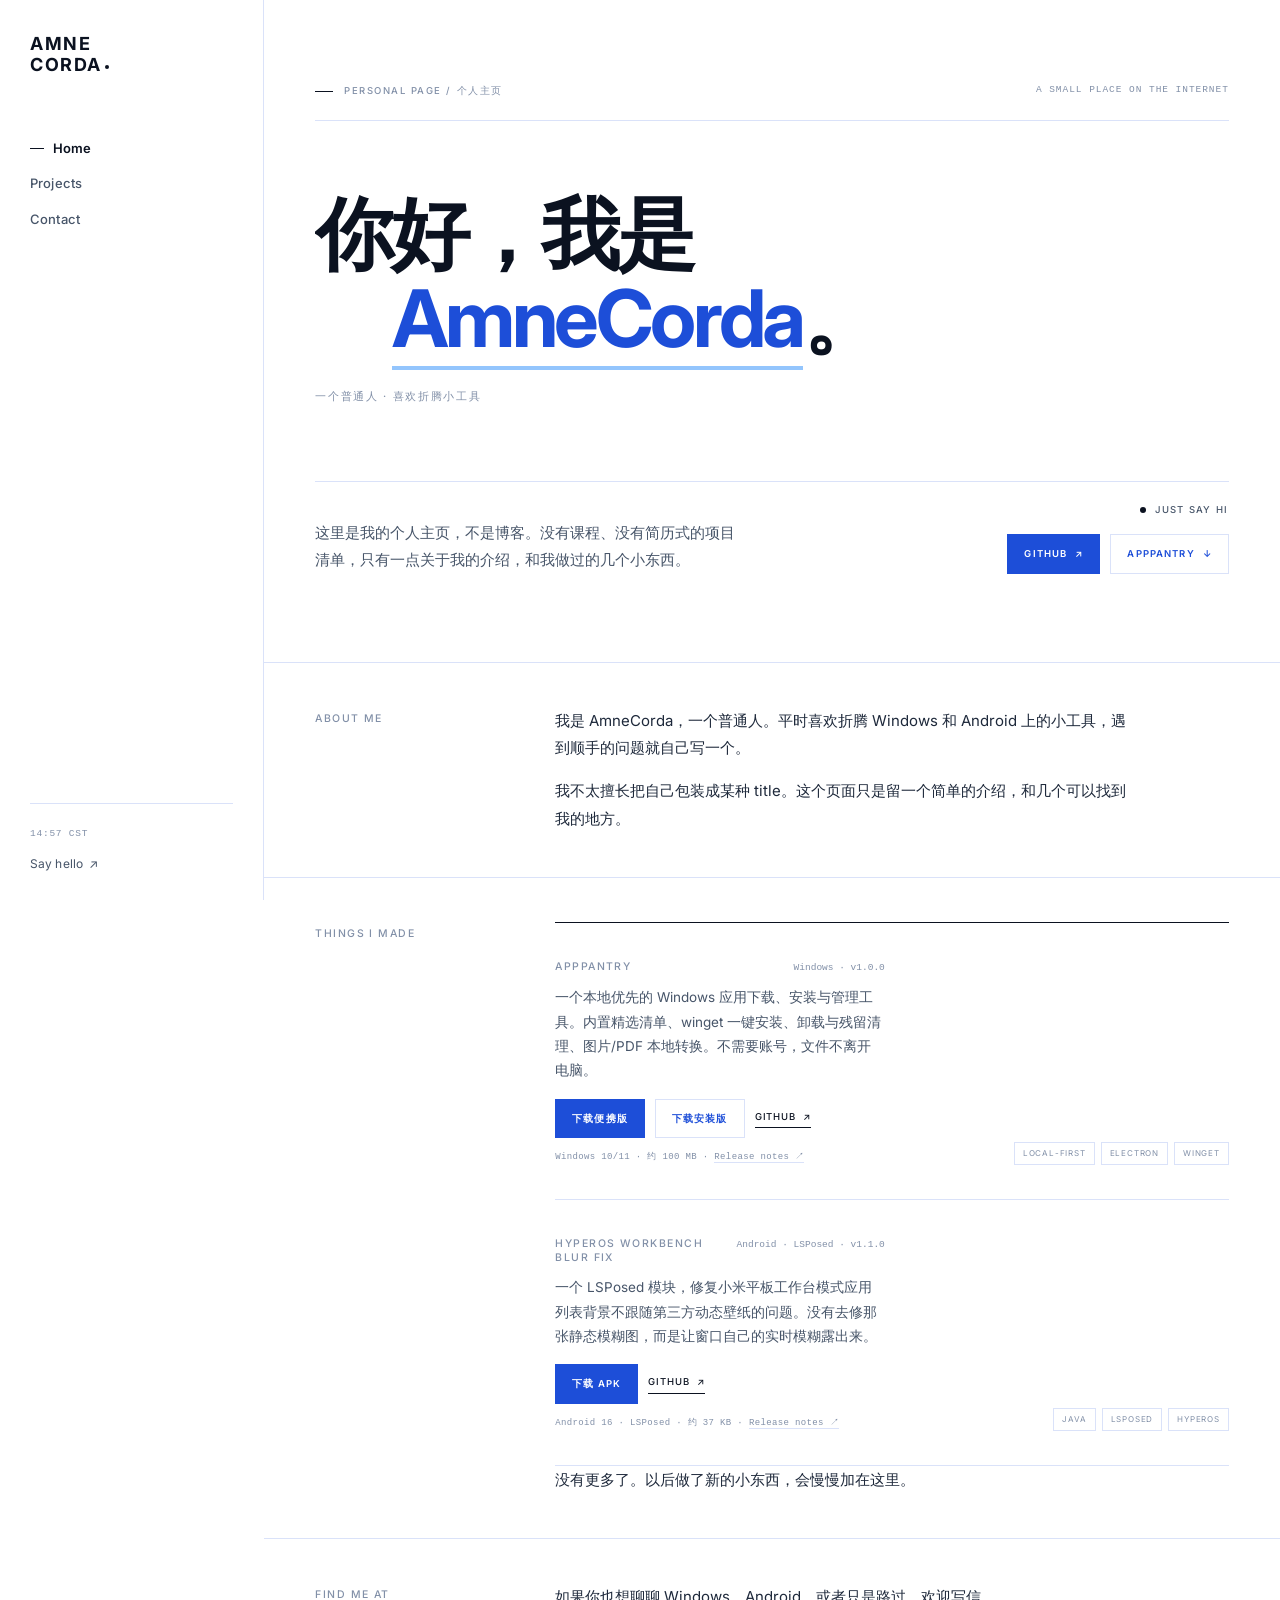
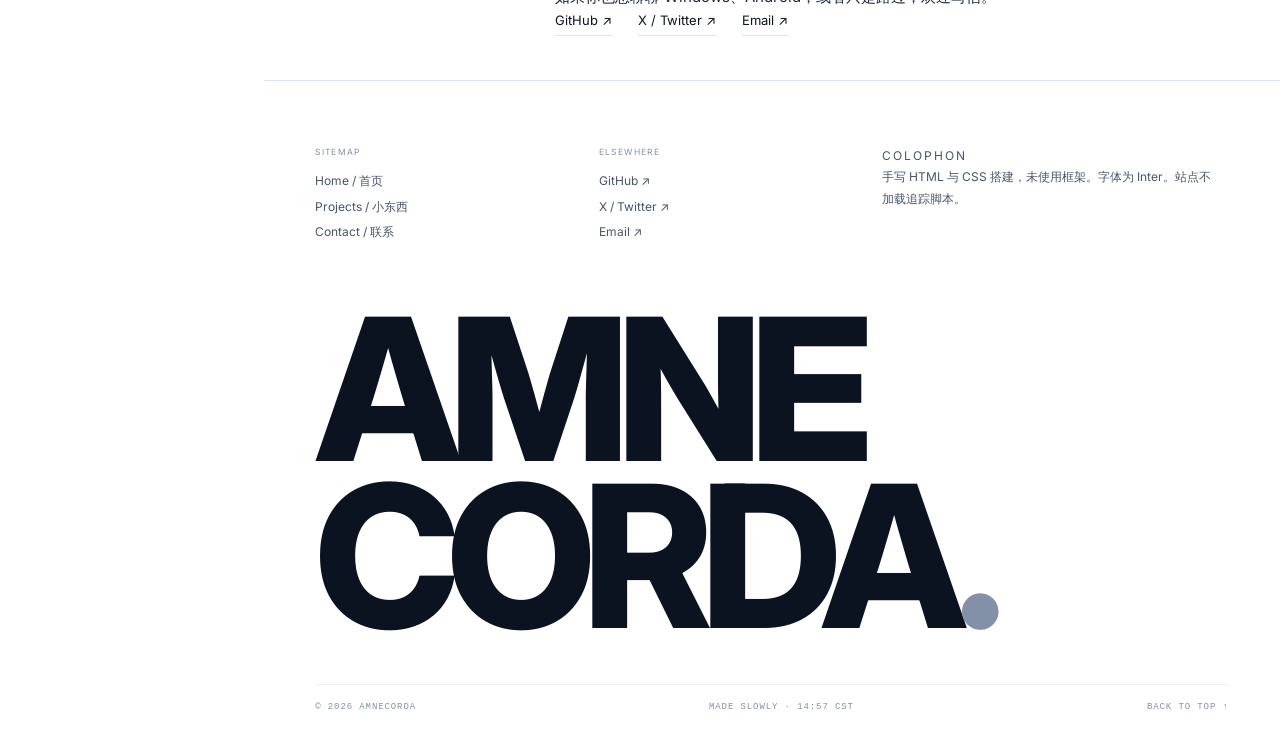
==== commit 375379a3: "Add HyperOS download and generic release tracking" ====
--- a/index.html
+++ b/index.html
@@ -81,15 +81,15 @@
               <div>
                 <div class="project-head">
                   <h2 class="project-title">AppPantry</h2>
-                  <span class="project-year">Windows · <span data-appantry-version aria-live="polite">v1.0.0</span></span>
+                  <span class="project-year">Windows · <span data-release-repo="mar08meow/AppPantry" data-release-version aria-live="polite">v1.0.0</span></span>
                 </div>
                 <p class="project-desc">一个本地优先的 Windows 应用下载、安装与管理工具。内置精选清单、winget 一键安装、卸载与残留清理、图片/PDF 本地转换。不需要账号，文件不离开电脑。</p>
                 <div class="project-actions">
-                  <a class="button" href="https://github.com/mar08meow/AppPantry/releases/download/v1.0.0/AppPantry-1.0.0-portable.exe" data-appantry-download="portable" target="_blank" rel="noopener noreferrer">下载便携版</a>
-                  <a class="button button--ghost" href="https://github.com/mar08meow/AppPantry/releases/download/v1.0.0/AppPantry-1.0.0-setup.exe" data-appantry-download="setup" target="_blank" rel="noopener noreferrer">下载安装版</a>
+                  <a class="button" href="https://github.com/mar08meow/AppPantry/releases/download/v1.0.0/AppPantry-1.0.0-portable.exe" data-release-repo="mar08meow/AppPantry" data-release-download="portable" target="_blank" rel="noopener noreferrer">下载便携版</a>
+                  <a class="button button--ghost" href="https://github.com/mar08meow/AppPantry/releases/download/v1.0.0/AppPantry-1.0.0-setup.exe" data-release-repo="mar08meow/AppPantry" data-release-download="setup" target="_blank" rel="noopener noreferrer">下载安装版</a>
                   <a class="text-link" href="https://github.com/mar08meow/AppPantry" target="_blank" rel="noopener noreferrer">GitHub <span class="arrow" aria-hidden="true">↗</span></a>
                 </div>
-                <p class="project-meta">Windows 10/11 · 约 100 MB · <a href="https://github.com/mar08meow/AppPantry/releases/tag/v1.0.0" data-appantry-release target="_blank" rel="noopener noreferrer">Release notes ↗</a></p>
+                <p class="project-meta">Windows 10/11 · 约 100 MB · <a href="https://github.com/mar08meow/AppPantry/releases/tag/v1.0.0" data-release-repo="mar08meow/AppPantry" data-release-notes target="_blank" rel="noopener noreferrer">Release notes ↗</a></p>
               </div>
               <ul class="project-tags">
                 <li>Local-first</li>
@@ -102,10 +102,14 @@
               <div>
                 <div class="project-head">
                   <h2 class="project-title">HyperOS Workbench Blur Fix</h2>
-                  <span class="project-year">Android · LSPosed</span>
+                  <span class="project-year">Android · LSPosed · <span data-release-repo="mar08meow/HyperOS-Workbench-Blur-Fix" data-release-version aria-live="polite">v1.1.0</span></span>
                 </div>
                 <p class="project-desc">一个 LSPosed 模块，修复小米平板工作台模式应用列表背景不跟随第三方动态壁纸的问题。没有去修那张静态模糊图，而是让窗口自己的实时模糊露出来。</p>
-                <a class="text-link" href="https://github.com/mar08meow/HyperOS-Workbench-Blur-Fix" target="_blank" rel="noopener noreferrer">GitHub <span class="arrow" aria-hidden="true">↗</span></a>
+                <div class="project-actions">
+                  <a class="button" href="https://github.com/mar08meow/HyperOS-Workbench-Blur-Fix/releases/download/v1.1.0/HyperOS-Workbench-Blur-Fix.apk" data-release-repo="mar08meow/HyperOS-Workbench-Blur-Fix" data-release-download="apk" target="_blank" rel="noopener noreferrer">下载 APK</a>
+                  <a class="text-link" href="https://github.com/mar08meow/HyperOS-Workbench-Blur-Fix" target="_blank" rel="noopener noreferrer">GitHub <span class="arrow" aria-hidden="true">↗</span></a>
+                </div>
+                <p class="project-meta">Android 16 · LSPosed · 约 37 KB · <a href="https://github.com/mar08meow/HyperOS-Workbench-Blur-Fix/releases/tag/v1.1.0" data-release-repo="mar08meow/HyperOS-Workbench-Blur-Fix" data-release-notes target="_blank" rel="noopener noreferrer">Release notes ↗</a></p>
               </div>
               <ul class="project-tags">
                 <li>Java</li>
@@ -183,7 +187,7 @@
     </div>
   </div>
 
-  <script src="assets/js/releases.js?v=2"></script>
+  <script src="assets/js/releases.js?v=3"></script>
   <script src="assets/js/main.js?v=blue1"></script>
 </body>
 </html>
--- a/assets/css/main.css
+++ b/assets/css/main.css
@@ -1,26 +1,42 @@
 /* ==========================================================================
-   AMNE CORDA — ultra minimal personal page
+   AMNE CORDA — a personal journal
+   Monochrome · sans-serif · left rail · editorial whitespace
    ========================================================================== */
 
 :root {
   --paper: #ffffff;
-  --paper-2: #f7f9fd;
-  --ink: #0b1220;
-  --ink-soft: #4d5a70;
-  --muted: #8792a6;
-  --line: rgba(37, 99, 235, 0.16);
-  --line-soft: rgba(37, 99, 235, 0.08);
-  --accent: #6b86f0;
-  --accent-deep: #415fd7;
-  --accent-soft: #c3d4ff;
-  --sans: "Inter", "Helvetica Neue", "PingFang SC", "Microsoft YaHei", sans-serif;
-  --display: "Inter", "Helvetica Neue", "PingFang SC", "Microsoft YaHei", sans-serif;
-  --mono: "SFMono-Regular", "Cascadia Mono", Consolas, monospace;
+  --paper-2: #f7f7f7;
+  --paper-3: #ededed;
+  --ink: #0a0a0a;
+  --ink-2: #232323;
+  --ink-soft: #4a4a4a;
+  --muted: #8a8a8a;
+  --line: rgba(10, 10, 10, 0.16);
+  --line-soft: rgba(10, 10, 10, 0.08);
+
+  --accent: #0a0a0a;
+  --accent-deep: #000000;
+  --accent-soft: #6f6f6f;
+
+  --display: "Inter", -apple-system, BlinkMacSystemFont, "Segoe UI", "PingFang SC", "Microsoft YaHei", sans-serif;
+  --reading: "Inter", -apple-system, BlinkMacSystemFont, "Segoe UI", "PingFang SC", "Microsoft YaHei", sans-serif;
+  --sans: "Inter", -apple-system, BlinkMacSystemFont, "Segoe UI", "PingFang SC", "Microsoft YaHei", sans-serif;
+  --mono: "SFMono-Regular", "Cascadia Mono", Consolas, "Liberation Mono", monospace;
+
   --base-size: 16px;
+  --reading-size: 16.5px;
   --display-weight: 700;
+  --heading-weight: 600;
   --body-weight: 400;
-  --max: 640px;
-}
+
+  --ease: cubic-bezier(0.22, 1, 0.36, 1);
+  --gutter: clamp(22px, 4vw, 56px);
+  --max: 1060px;
+  --nav-h: 64px;
+  --sidebar: 264px;
+}
+
+/* --- Reset ---------------------------------------------------------------- */
 
 *,
 *::before,
@@ -29,8 +45,12 @@
 }
 
 html {
+  -webkit-text-size-adjust: 100%;
   scroll-behavior: smooth;
-  -webkit-text-size-adjust: 100%;
+}
+
+html:focus-within {
+  scroll-padding-top: calc(var(--nav-h) + 24px);
 }
 
 body {
@@ -39,11 +59,24 @@
   color: var(--ink);
   font-family: var(--sans);
   font-size: var(--base-size);
-  font-weight: var(--body-weight);
-  line-height: 1.7;
+  line-height: 1.65;
   -webkit-font-smoothing: antialiased;
   -moz-osx-font-smoothing: grayscale;
   text-rendering: optimizeLegibility;
+  overflow-x: hidden;
+}
+
+body.menu-open {
+  overflow: hidden;
+}
+
+img,
+svg {
+  max-width: 100%;
+}
+
+img {
+  height: auto;
 }
 
 a {
@@ -51,336 +84,2843 @@
   text-decoration: none;
 }
 
+button,
+input {
+  font: inherit;
+  color: inherit;
+}
+
 ::selection {
-  background: var(--accent);
-  color: #ffffff;
+  background: var(--ink);
+  color: var(--paper);
 }
 
 :focus-visible {
-  outline: 2px solid var(--accent-deep);
+  outline: 1.5px solid var(--ink);
   outline-offset: 4px;
 }
+
+[hidden] {
+  display: none !important;
+}
+
+.site-header,
+main,
+.site-footer {
+  position: relative;
+  z-index: 1;
+}
+
+/* --- Layout --------------------------------------------------------------- */
 
 .container {
   width: 100%;
   max-width: var(--max);
   margin-inline: auto;
-  padding-inline: 24px;
+  padding-inline: var(--gutter);
 }
 
 .skip-link {
   position: absolute;
-  top: -80px;
-  left: 18px;
-  z-index: 20;
-  padding: 7px 11px;
+  top: -100px;
+  left: 16px;
+  z-index: 400;
+  padding: 10px 16px;
   background: var(--ink);
   color: var(--paper);
-  font-size: 9px;
-  letter-spacing: 0.1em;
-  text-transform: uppercase;
+  font-size: 12px;
+  letter-spacing: 0.08em;
 }
 
 .skip-link:focus {
   top: 12px;
+}
+
+main,
+.site-footer {
+  margin-left: var(--sidebar);
+}
+
+/* --- Left rail ------------------------------------------------------------ */
+
+.site-header {
+  position: fixed;
+  inset: 0 auto 0 0;
+  z-index: 60;
+  width: var(--sidebar);
+  height: 100vh;
+  overflow-y: auto;
+  background: var(--paper);
+  border-right: 1px solid var(--line);
+}
+
+.site-header .nav {
+  display: flex;
+  flex-direction: column;
+  align-items: stretch;
+  justify-content: flex-start;
+  gap: 0;
+  width: 100%;
+  max-width: none;
+  height: 100%;
+  padding: 34px 30px 26px;
+}
+
+.brand {
+  display: inline-block;
+  font-family: var(--sans);
+  font-size: 18px;
+  font-weight: 700;
+  line-height: 1.14;
+  letter-spacing: 0.09em;
+  text-transform: uppercase;
+  color: var(--ink);
+}
+
+.brand-dot {
+  display: inline-block;
+  width: 4px;
+  height: 4px;
+  margin-left: 3px;
+  border-radius: 50%;
+  background: var(--ink);
+  vertical-align: 2px;
+  transition: transform 0.5s var(--ease);
+}
+
+.brand:hover .brand-dot {
+  transform: scale(1.7);
+}
+
+.nav-links {
+  display: flex;
+  flex-direction: column;
+  align-items: flex-start;
+  gap: 0;
+  margin: 56px 0 0;
+}
+
+.nav-links a {
+  position: relative;
+  display: inline-flex;
+  align-items: center;
+  padding: 7px 0;
+  font-size: 13px;
+  font-weight: 500;
+  letter-spacing: 0.01em;
+  color: var(--ink-soft);
+  transition: color 0.25s ease;
+}
+
+.nav-links a:hover,
+.nav-links a[aria-current="page"] {
+  color: var(--ink);
+}
+
+.nav-links a[aria-current="page"] {
+  font-weight: 600;
+}
+
+.nav-links a[aria-current="page"]::before {
+  content: "";
+  width: 14px;
+  height: 1px;
+  margin-right: 9px;
+  background: var(--ink);
+}
+
+.nav-links a::after {
+  display: none;
+}
+
+.nav-right {
+  display: flex;
+  flex-direction: column;
+  align-items: flex-start;
+  gap: 13px;
+  margin-top: auto;
+  padding-top: 22px;
+  border-top: 1px solid var(--line);
+}
+
+.nav-clock {
+  font-family: var(--mono);
+  font-size: 9.5px;
+  letter-spacing: 0.08em;
+  color: var(--muted);
+  font-variant-numeric: tabular-nums;
+}
+
+.nav-mail {
+  display: inline-flex;
+  align-items: center;
+  gap: 6px;
+  font-size: 12px;
+  letter-spacing: 0.01em;
+  color: var(--ink-soft);
+  transition: color 0.25s ease;
+}
+
+.nav-mail:hover {
+  color: var(--ink);
+  text-decoration: underline;
+  text-underline-offset: 4px;
 }
 
 .arrow {
   display: inline-block;
   font-style: normal;
-  transition: transform 0.2s ease;
+  transition: transform 0.4s var(--ease);
 }
 
 a:hover .arrow {
-  transform: translate(2px, -2px);
-}
-
-/* --- Header --------------------------------------------------------------- */
-
-.site-header {
+  transform: translate(3px, -3px);
+}
+
+.nav-toggle {
+  display: none;
+  position: relative;
+  width: 34px;
+  height: 34px;
+  padding: 0;
+  border: 0;
+  background: transparent;
+  cursor: pointer;
+}
+
+.nav-toggle span {
+  position: absolute;
+  left: 7px;
+  right: 7px;
+  height: 1px;
+  background: var(--ink);
+  transition: transform 0.35s var(--ease);
+}
+
+.nav-toggle span:first-child {
+  top: 13px;
+}
+
+.nav-toggle span:last-child {
+  bottom: 13px;
+}
+
+/* --- Search --------------------------------------------------------------- */
+
+.nav-search {
+  display: inline-flex;
+  align-items: center;
+  gap: 6px;
+  padding: 0;
+  border: 0;
+  background: transparent;
+  color: var(--ink-soft);
+  font-size: 9.5px;
+  letter-spacing: 0.16em;
+  text-transform: uppercase;
+  cursor: pointer;
+  transition: color 0.3s ease;
+}
+
+.nav-search:hover {
+  color: var(--ink);
+}
+
+.nav-rss {
+  display: inline-flex;
+  align-items: center;
+  gap: 6px;
+  padding: 5px 8px;
+  border: 1px solid var(--line);
+  color: var(--ink-soft);
+  font-size: 9px;
+  letter-spacing: 0.12em;
+  text-transform: uppercase;
+  transition: border-color 0.3s ease, color 0.3s ease;
+}
+
+.nav-rss svg {
+  display: block;
+  width: 12px;
+  height: 12px;
+}
+
+.nav-rss:hover {
+  border-color: var(--ink);
+  color: var(--ink);
+}
+
+.nav-search kbd {
+  padding: 1px 4px;
+  border: 1px solid var(--line);
+  color: var(--muted);
+  font-family: var(--mono);
+  font-size: 8.5px;
+  letter-spacing: 0;
+}
+
+.search-dialog {
+  width: min(560px, calc(100vw - 32px));
+  max-height: 76vh;
+  padding: 0;
+  border: 1px solid var(--line);
+  background: var(--paper);
+  color: var(--ink);
+  box-shadow: 0 24px 80px rgba(0, 0, 0, 0.18);
+}
+
+.search-dialog::backdrop {
+  background: rgba(0, 0, 0, 0.55);
+  -webkit-backdrop-filter: blur(4px);
+  backdrop-filter: blur(4px);
+}
+
+.search-panel {
+  padding: 18px;
+}
+
+.search-head {
+  display: flex;
+  align-items: center;
+  gap: 12px;
+  padding-bottom: 12px;
   border-bottom: 1px solid var(--line);
-  background: var(--paper);
-}
-
-.header-inner {
+}
+
+.search-input {
+  flex: 1;
+  min-width: 0;
+  border: 0;
+  background: transparent;
+  color: var(--ink);
+  font-family: var(--sans);
+  font-size: 18px;
+  outline: none;
+}
+
+.search-input::placeholder {
+  color: var(--muted);
+}
+
+.search-close {
+  flex: none;
+  padding: 4px 7px;
+  border: 1px solid var(--line);
+  background: transparent;
+  color: var(--muted);
+  font-family: var(--mono);
+  font-size: 9px;
+  cursor: pointer;
+}
+
+.search-close:hover {
+  border-color: var(--ink);
+  color: var(--ink);
+}
+
+.search-results {
+  max-height: min(52vh, 360px);
+  margin-top: 8px;
+  overflow-y: auto;
+}
+
+.search-result {
+  display: grid;
+  gap: 4px;
+  padding: 12px 8px;
+  border-bottom: 1px solid var(--line-soft);
+}
+
+.search-result:hover,
+.search-result:focus-visible {
+  background: var(--paper-2);
+}
+
+.search-result-title {
+  font-size: 15px;
+  font-weight: 600;
+  line-height: 1.45;
+}
+
+.search-result-meta {
+  font-family: var(--mono);
+  font-size: 8.5px;
+  letter-spacing: 0.08em;
+  text-transform: uppercase;
+  color: var(--muted);
+}
+
+.search-result-excerpt {
+  font-size: 12.5px;
+  line-height: 1.65;
+  color: var(--ink-soft);
+}
+
+.search-empty {
+  margin: 0;
+  padding: 24px 8px;
+  color: var(--muted);
+  font-size: 13px;
+}
+
+.search-hint {
+  margin: 12px 0 0;
+  color: var(--muted);
+  font-size: 10px;
+  letter-spacing: 0.04em;
+}
+
+/* --- Mobile menu ---------------------------------------------------------- */
+
+.mobile-menu {
+  position: fixed;
+  inset: 0;
+  z-index: 90;
+  display: flex;
+  flex-direction: column;
+  padding: 22px var(--gutter) 36px;
+  background: var(--ink);
+  color: var(--paper);
+  transform: translateY(-102%);
+  visibility: hidden;
+  transition: transform 0.65s var(--ease), visibility 0s linear 0.65s;
+}
+
+.mobile-menu.is-open {
+  transform: translateY(0);
+  visibility: visible;
+  transition: transform 0.65s var(--ease), visibility 0s;
+}
+
+.mobile-menu-top {
   display: flex;
   align-items: center;
   justify-content: space-between;
+  height: 36px;
+  padding-bottom: 18px;
+  border-bottom: 1px solid rgba(255, 255, 255, 0.18);
+}
+
+.mobile-menu .brand {
+  color: var(--paper);
+  font-size: 17px;
+}
+
+.menu-close {
+  position: relative;
+  width: 34px;
+  height: 34px;
+  padding: 0;
+  border: 0;
+  background: transparent;
+  cursor: pointer;
+}
+
+.menu-close span {
+  position: absolute;
+  left: 7px;
+  right: 7px;
+  top: 17px;
+  height: 1px;
+  background: var(--paper);
+}
+
+.menu-close span:first-child {
+  transform: rotate(45deg);
+}
+
+.menu-close span:last-child {
+  transform: rotate(-45deg);
+}
+
+.mobile-nav {
+  display: flex;
+  flex-direction: column;
+  margin-top: clamp(40px, 9vh, 86px);
+}
+
+.mobile-nav a {
+  display: flex;
+  align-items: baseline;
+  gap: 16px;
+  padding: 14px 0;
+  border-bottom: 1px solid rgba(255, 255, 255, 0.12);
+  font-size: clamp(1.7rem, 6.4vw, 2.4rem);
+  font-weight: 600;
+  letter-spacing: -0.02em;
+  line-height: 1.2;
+  color: var(--paper);
+  transition: color 0.25s ease, padding-left 0.4s var(--ease);
+}
+
+.mobile-nav a:hover {
+  padding-left: 8px;
+  color: #a8a8a8;
+}
+
+.mobile-nav a span {
+  font-family: var(--mono);
+  font-size: 9.5px;
+  font-weight: 400;
+  letter-spacing: 0.14em;
+  color: #8a8a8a;
+}
+
+.mobile-menu-foot {
+  display: flex;
+  justify-content: space-between;
+  align-items: baseline;
   gap: 20px;
-  min-height: 64px;
-}
-
-.brand {
-  display: inline-flex;
+  margin-top: auto;
+  padding-top: 26px;
+  border-top: 1px solid rgba(255, 255, 255, 0.18);
+  font-size: 9.5px;
+  letter-spacing: 0.12em;
+  text-transform: uppercase;
+  color: rgba(255, 255, 255, 0.55);
+}
+
+.mobile-menu-foot a {
+  color: var(--paper);
+}
+
+/* --- Hero ----------------------------------------------------------------- */
+
+.hero {
+  padding-top: clamp(52px, 8vh, 100px);
+  padding-bottom: clamp(48px, 7vw, 88px);
+}
+
+.hero-top {
+  display: flex;
   align-items: baseline;
-  gap: 1px;
+  justify-content: space-between;
+  gap: 24px;
+  padding-bottom: 13px;
+  margin-bottom: clamp(38px, 6vw, 70px);
+  border-bottom: 1px solid var(--line);
+}
+
+.eyebrow {
+  display: flex;
+  align-items: center;
+  gap: 11px;
+  margin: 0;
+  font-size: 9.5px;
+  font-weight: 500;
+  letter-spacing: 0.16em;
+  text-transform: uppercase;
+  color: var(--muted);
+}
+
+.eyebrow::before {
+  content: "";
+  flex: none;
+  width: 18px;
+  height: 1px;
+  background: var(--ink);
+}
+
+.issue {
+  font-family: var(--mono);
+  font-size: 9.5px;
+  letter-spacing: 0.1em;
+  color: var(--muted);
+  white-space: nowrap;
+}
+
+.hero-title {
+  margin: 0;
   font-family: var(--display);
-  font-size: 14px;
-  font-weight: 800;
-  line-height: 1;
-  letter-spacing: -0.035em;
-  white-space: nowrap;
-}
-
-.brand-dot {
-  color: var(--accent);
-  font-size: 1.35em;
-  line-height: 0;
-}
-
-.header-links {
-  display: flex;
-  align-items: center;
-  gap: 18px;
-}
-
-.header-links a {
-  font-size: 10px;
-  font-weight: 500;
-  color: var(--ink-soft);
-  transition: color 0.2s ease;
-}
-
-.header-links a:hover {
-  color: var(--accent-deep);
-}
-
-/* --- Intro ---------------------------------------------------------------- */
-
-main.container {
-  padding-top: 82px;
-  padding-bottom: 0;
-}
-
-.intro {
-  padding-bottom: 32px;
-  border-bottom: 1px solid var(--line);
-}
-
-.eyebrow {
-  margin: 0;
-  font-size: 8.5px;
-  font-weight: 600;
-  letter-spacing: 0.18em;
-  text-transform: uppercase;
-  color: var(--accent-deep);
-}
-
-.hero-title {
-  margin: 18px 0 0;
-  font-family: var(--display);
-  font-size: clamp(2.8rem, 7.5vw, 4.5rem);
-  font-weight: var(--display-weight);
-  line-height: 0.98;
-  letter-spacing: -0.065em;
-}
-
-.hero-greeting {
+  font-size: clamp(2.6rem, 6.2vw, 5.2rem);
+  font-weight: 700;
+  line-height: 1.08;
+  letter-spacing: -0.045em;
+  color: var(--ink);
+}
+
+.hero-line {
   display: block;
-  margin-bottom: 8px;
-  font-family: var(--sans);
-  font-size: 9px;
-  font-weight: 500;
-  letter-spacing: 0.18em;
-  text-transform: uppercase;
-  color: var(--muted);
+  overflow: hidden;
+  padding-bottom: 0.1em;
+  margin-bottom: -0.1em;
+}
+
+.hero-line > span {
+  display: inline-block;
+  animation: rise 1s var(--ease) both;
+}
+
+.hero-line:nth-child(2) > span {
+  animation-delay: 0.1s;
 }
 
 .hero-line--2 {
-  display: block;
+  padding-left: clamp(0px, 6vw, 86px);
 }
 
 .hero-title em {
   font-style: normal;
   color: var(--accent);
-}
-
-.hero-role {
-  margin: 20px 0 0;
-  font-size: 13px;
+  background: transparent;
+  padding: 0;
+  border-bottom: 0.07em solid var(--accent-soft);
+  -webkit-box-decoration-break: clone;
+  box-decoration-break: clone;
+}
+
+.hero-foot {
+  display: grid;
+  grid-template-columns: minmax(0, 560px) auto;
+  justify-content: space-between;
+  align-items: end;
+  gap: 32px;
+  margin-top: clamp(40px, 6vw, 76px);
+  padding-top: 20px;
+  border-top: 1px solid var(--line);
+}
+
+.hero-intro {
+  max-width: 48ch;
+  margin: 0;
+  font-size: 14.5px;
+  line-height: 1.9;
+  color: var(--ink-soft);
+}
+
+.hero-side {
+  display: flex;
+  flex-direction: column;
+  align-items: flex-end;
+  gap: 16px;
+  text-align: right;
+}
+
+.hero-status {
+  display: flex;
+  align-items: center;
+  gap: 9px;
+  margin: 0;
+  font-size: 9.5px;
   font-weight: 500;
+  letter-spacing: 0.14em;
+  text-transform: uppercase;
   color: var(--ink-soft);
-}
-
-.hero-intro {
-  max-width: 50ch;
-  margin: 9px 0 0;
-  font-size: 15.5px;
-  line-height: 1.85;
+  white-space: nowrap;
+}
+
+.status-dot {
+  width: 6px;
+  height: 6px;
+  border-radius: 50%;
+  background: var(--ink);
+  animation: pulse 3.2s ease-in-out infinite;
+}
+
+.hero-scroll {
+  display: inline-flex;
+  align-items: center;
+  gap: 10px;
+  font-size: 9px;
+  letter-spacing: 0.15em;
+  text-transform: uppercase;
+  color: var(--muted);
+}
+
+.hero-scroll i {
+  position: relative;
+  display: block;
+  width: 38px;
+  height: 1px;
+  overflow: hidden;
+  background: var(--line);
+}
+
+.hero-scroll i::after {
+  content: "";
+  position: absolute;
+  inset: 0;
+  background: var(--ink);
+  transform: translateX(-100%);
+  animation: slide 2.4s var(--ease) infinite;
+}
+
+/* --- Sections ------------------------------------------------------------- */
+
+.section {
+  padding-block: clamp(48px, 7vw, 88px);
+}
+
+.section-head {
+  display: flex;
+  flex-wrap: wrap;
+  align-items: baseline;
+  gap: 8px 20px;
+  padding-top: 15px;
+  border-top: 1px solid var(--ink);
+}
+
+.section-index {
+  font-family: var(--mono);
+  font-size: 9.5px;
+  letter-spacing: 0.12em;
+  color: var(--muted);
+  font-variant-numeric: tabular-nums;
+}
+
+.section-title {
+  margin: 0;
+  font-family: var(--display);
+  font-size: clamp(1.45rem, 2.5vw, 1.9rem);
+  font-weight: 600;
+  line-height: 1.25;
+  letter-spacing: -0.025em;
+}
+
+.section-en {
+  padding-bottom: 4px;
+  font-size: 8.5px;
+  letter-spacing: 0.18em;
+  text-transform: uppercase;
+  color: var(--muted);
+}
+
+.section-link {
+  display: inline-flex;
+  align-items: center;
+  gap: 6px;
+  margin-left: auto;
+  font-size: 9.5px;
+  letter-spacing: 0.1em;
+  text-transform: uppercase;
   color: var(--ink-soft);
-}
-
-/* --- Small blocks --------------------------------------------------------- */
-
-.mini {
-  padding: 20px 0;
-  border-bottom: 1px solid var(--line-soft);
-}
-
-.profile-grid p {
-  max-width: 54ch;
-  margin: 0;
-  font-size: 14.5px;
+  white-space: nowrap;
+  transition: color 0.25s ease;
+}
+
+.section-link:hover {
+  color: var(--ink);
+  text-decoration: underline;
+  text-underline-offset: 4px;
+}
+
+.section-note {
+  max-width: 40ch;
+  margin: 16px 0 0;
+  font-size: 13.5px;
   line-height: 1.8;
-  color: var(--ink-soft);
-}
-
-.profile-grid p + p {
-  margin-top: 0.75em;
-}
-
-.profile-note {
-  max-width: 54ch;
+  color: var(--muted);
+}
+
+/* --- Post list ------------------------------------------------------------ */
+
+.post-list {
+  list-style: none;
+  margin: clamp(24px, 3.5vw, 38px) 0 0;
+  padding: 0;
+  border-top: 1px solid var(--line);
+}
+
+.post-item {
+  border-bottom: 1px solid var(--line);
+}
+
+.post-item > a {
+  display: grid;
+  grid-template-columns: 44px minmax(0, 1fr) 24px;
+  gap: clamp(16px, 2.6vw, 34px);
+  align-items: start;
+  padding: clamp(24px, 3vw, 32px) 0;
+}
+
+.post-no {
+  padding-top: 3px;
+  font-family: var(--mono);
+  font-size: 9.5px;
+  letter-spacing: 0.08em;
+  color: var(--muted);
+  font-variant-numeric: tabular-nums;
+  transition: color 0.25s ease;
+}
+
+.post-item:hover .post-no {
+  color: var(--ink);
+}
+
+.post-meta {
+  display: flex;
+  flex-wrap: wrap;
+  align-items: center;
+  gap: 7px 12px;
+  margin-bottom: 10px;
+  font-size: 8.5px;
+  font-weight: 500;
+  letter-spacing: 0.14em;
+  text-transform: uppercase;
+  color: var(--muted);
+}
+
+.post-meta .cat {
+  color: var(--ink);
+}
+
+.post-meta .sep {
+  width: 12px;
+  height: 1px;
+  background: var(--line);
+}
+
+.post-title {
+  margin: 0 0 8px;
+  font-family: var(--display);
+  font-size: clamp(1.2rem, 2.1vw, 1.55rem);
+  font-weight: 600;
+  line-height: 1.4;
+  letter-spacing: -0.025em;
+  color: var(--ink);
+  transition: color 0.25s ease;
+}
+
+.post-item:hover .post-title {
+  text-decoration: underline;
+  text-decoration-thickness: 1px;
+  text-underline-offset: 4px;
+}
+
+.post-excerpt {
+  max-width: 62ch;
   margin: 0;
   font-size: 13px;
   line-height: 1.75;
   color: var(--ink-soft);
 }
 
-.link-row {
-  display: flex;
-  flex-wrap: wrap;
-  gap: 8px 20px;
-  margin-top: 10px;
-}
-
-.link-row a {
+.post-arrow {
+  justify-self: end;
+  padding-top: 2px;
+  font-size: 15px;
+  color: var(--muted);
+  transition: transform 0.4s var(--ease), color 0.25s ease;
+}
+
+.post-item:hover .post-arrow {
+  transform: translate(4px, -4px);
+  color: var(--ink);
+}
+
+/* --- Statement ------------------------------------------------------------ */
+
+.statement {
+  position: relative;
+  overflow: hidden;
+  padding-block: clamp(64px, 9vw, 120px);
+  background: var(--ink);
+  color: var(--paper);
+}
+
+.statement::before {
+  content: "NOTE";
+  position: absolute;
+  right: -0.04em;
+  top: 50%;
+  transform: translateY(-50%);
+  font-family: var(--sans);
+  font-size: clamp(10rem, 27vw, 26rem);
+  font-weight: 800;
+  line-height: 0.8;
+  letter-spacing: -0.06em;
+  color: rgba(255, 255, 255, 0.04);
+  pointer-events: none;
+  user-select: none;
+}
+
+.statement-inner {
+  position: relative;
+  z-index: 1;
+  max-width: none;
+}
+
+.statement-kicker {
+  display: flex;
+  align-items: center;
+  gap: 12px;
+  margin: 0 0 clamp(24px, 3.5vw, 40px);
+  font-family: var(--mono);
+  font-size: 9px;
+  letter-spacing: 0.2em;
+  text-transform: uppercase;
+  color: rgba(255, 255, 255, 0.5);
+}
+
+.statement-kicker::before {
+  content: "";
+  width: 26px;
+  height: 1px;
+  background: rgba(255, 255, 255, 0.7);
+}
+
+.statement-quote {
+  margin: 0;
+  font-family: var(--sans);
+  font-size: clamp(2rem, 4.4vw, 3.5rem);
+  font-weight: 600;
+  line-height: 1.24;
+  letter-spacing: -0.04em;
+}
+
+.statement-quote em {
+  font-style: normal;
+  color: #9a9a9a;
+  text-decoration: underline;
+  text-decoration-thickness: 0.045em;
+  text-underline-offset: 0.14em;
+}
+
+.statement-foot {
+  display: flex;
+  justify-content: space-between;
+  align-items: baseline;
+  gap: 28px;
+  margin-top: clamp(28px, 4vw, 48px);
+  padding-top: 16px;
+  border-top: 1px solid rgba(255, 255, 255, 0.18);
+}
+
+.statement-by {
+  margin: 0;
+  font-size: 9.5px;
+  letter-spacing: 0.12em;
+  text-transform: uppercase;
+  color: rgba(255, 255, 255, 0.55);
+}
+
+.statement-en {
+  font-family: var(--mono);
+  font-size: 9.5px;
+  font-style: normal;
+  letter-spacing: 0.12em;
+  text-transform: uppercase;
+  color: rgba(255, 255, 255, 0.4);
+}
+
+/* --- About teaser --------------------------------------------------------- */
+
+.about-teaser {
+  display: grid;
+  grid-template-columns: minmax(0, 1.05fr) minmax(0, 0.95fr);
+  gap: clamp(32px, 7vw, 90px);
+  align-items: start;
+}
+
+.about-copy h2 {
+  max-width: 16ch;
+  margin: 18px 0 0;
+  font-family: var(--display);
+  font-size: clamp(1.8rem, 3.4vw, 2.7rem);
+  font-weight: 600;
+  line-height: 1.25;
+  letter-spacing: -0.04em;
+}
+
+.about-copy p {
+  max-width: 46ch;
+  margin: 18px 0 0;
+  font-size: 14px;
+  line-height: 1.85;
+  color: var(--ink-soft);
+}
+
+.text-link {
   display: inline-flex;
   align-items: center;
-  gap: 5px;
-  padding-bottom: 2px;
+  gap: 7px;
+  margin-top: 24px;
+  padding-bottom: 3px;
+  border-bottom: 1px solid var(--ink);
+  font-size: 9.5px;
+  font-weight: 500;
+  letter-spacing: 0.1em;
+  text-transform: uppercase;
+  color: var(--ink);
+  transition: color 0.25s ease, border-color 0.25s ease;
+}
+
+.text-link:hover {
+  color: var(--muted);
+  border-color: var(--muted);
+}
+
+.facts {
+  margin: 0;
+  padding: 0;
+}
+
+.fact {
+  display: grid;
+  grid-template-columns: 80px minmax(0, 1fr);
+  gap: 20px;
+  padding: 13px 0;
+  border-top: 1px solid var(--line);
+}
+
+.fact:last-child {
   border-bottom: 1px solid var(--line);
-  font-size: 11px;
-  color: var(--ink);
-  transition: color 0.2s ease, border-color 0.2s ease;
-}
-
-.link-row a:hover {
-  color: var(--accent-deep);
-  border-color: var(--accent);
+}
+
+.fact dt {
+  padding-top: 2px;
+  font-size: 8.5px;
+  letter-spacing: 0.13em;
+  text-transform: uppercase;
+  color: var(--muted);
+}
+
+.fact dd {
+  margin: 0;
+  font-size: 13px;
+  line-height: 1.7;
+  color: var(--ink-2);
+}
+
+/* --- Subscribe ------------------------------------------------------------ */
+
+.subscribe {
+  display: grid;
+  grid-template-columns: minmax(0, 1fr) minmax(0, 1fr);
+  gap: clamp(30px, 6vw, 80px);
+  align-items: end;
+  padding-block: clamp(48px, 6vw, 80px);
+  border-top: 1px solid var(--ink);
+}
+
+.subscribe h2 {
+  margin: 0;
+  font-family: var(--display);
+  font-size: clamp(1.8rem, 3.6vw, 2.9rem);
+  font-weight: 600;
+  line-height: 1.2;
+  letter-spacing: -0.04em;
+}
+
+.subscribe-copy p {
+  max-width: 42ch;
+  margin: 14px 0 0;
+  font-size: 13px;
+  line-height: 1.8;
+  color: var(--ink-soft);
+}
+
+.subscribe-form {
+  display: flex;
+  align-items: center;
+  gap: 16px;
+  padding-bottom: 9px;
+  border-bottom: 1px solid var(--ink);
+}
+
+.subscribe-form input {
+  flex: 1;
+  min-width: 0;
+  padding: 8px 0;
+  border: 0;
+  background: transparent;
+  font-size: 14px;
+  color: var(--ink);
+  outline: none;
+}
+
+.subscribe-form input::placeholder {
+  color: var(--muted);
+}
+
+.subscribe-form button {
+  flex: none;
+  padding: 8px 0;
+  border: 0;
+  background: transparent;
+  font-size: 9.5px;
+  font-weight: 600;
+  letter-spacing: 0.12em;
+  text-transform: uppercase;
+  color: var(--ink);
+  cursor: pointer;
+  transition: color 0.25s ease;
+}
+
+.subscribe-form button:hover {
+  color: var(--muted);
+}
+
+.form-note {
+  min-height: 1.55em;
+  margin: 10px 0 0;
+  font-size: 10px;
+  letter-spacing: 0.02em;
+  color: var(--muted);
 }
 
 /* --- Footer --------------------------------------------------------------- */
 
 .site-footer {
+  overflow: hidden;
+  padding-top: clamp(40px, 5vw, 64px);
+  border-top: 1px solid var(--line);
+}
+
+.footer-top {
+  display: grid;
+  grid-template-columns: 1fr 1fr 1.4fr;
+  gap: 36px;
+  padding-bottom: clamp(40px, 5vw, 68px);
+}
+
+.footer-label {
+  margin: 0 0 12px;
+  font-size: 8.5px;
+  letter-spacing: 0.16em;
+  text-transform: uppercase;
+  color: var(--muted);
+}
+
+.footer-nav {
+  display: flex;
+  flex-direction: column;
+  align-items: flex-start;
+  gap: 6px;
+}
+
+.footer-nav a {
+  font-size: 12px;
+  color: var(--ink-soft);
+  transition: color 0.25s ease;
+}
+
+.footer-nav a:hover {
+  color: var(--ink);
+  text-decoration: underline;
+  text-underline-offset: 4px;
+}
+
+.footer-col--note p {
+  max-width: 42ch;
+  margin: 0;
+  font-size: 12px;
+  line-height: 1.8;
+  color: var(--ink-soft);
+}
+
+.footer-mark {
+  margin: 0;
+  padding: 0;
+  font-family: var(--display);
+  font-size: clamp(4rem, 15.5vw, 12.5rem);
+  font-weight: 800;
+  line-height: 0.84;
+  letter-spacing: -0.06em;
+  color: var(--ink);
+  user-select: none;
+  white-space: normal;
+}
+
+.footer-mark .mark-dot {
+  color: var(--muted);
+}
+
+.footer-bottom {
   display: flex;
   flex-wrap: wrap;
   justify-content: space-between;
-  gap: 8px;
-  padding: 20px 0 36px;
+  align-items: baseline;
+  gap: 10px 24px;
+  margin-top: clamp(26px, 4vw, 44px);
+  padding: 15px 0 22px;
+  border-top: 1px solid var(--line-soft);
   font-family: var(--mono);
-  font-size: 8px;
-  letter-spacing: 0.04em;
-  text-transform: uppercase;
-  color: var(--muted);
-}
-
-/* --- Error page ----------------------------------------------------------- */
-
-.error-page {
-  padding-top: 82px;
-  padding-bottom: 60px;
-}
-
-.error-code {
-  margin: 0;
-  font-family: var(--display);
-  font-size: clamp(4.5rem, 18vw, 9rem);
-  font-weight: 800;
-  line-height: 0.8;
-  letter-spacing: -0.08em;
-  color: var(--accent);
-}
-
-.error-title {
+  font-size: 9px;
+  letter-spacing: 0.1em;
+  text-transform: uppercase;
+  color: var(--muted);
+  font-variant-numeric: tabular-nums;
+}
+
+.footer-bottom .back-top:hover {
+  color: var(--ink);
+}
+
+/* --- Inner page header ---------------------------------------------------- */
+
+.page-head {
+  padding-top: clamp(46px, 7vw, 88px);
+  padding-bottom: clamp(32px, 4.5vw, 56px);
+  border-bottom: 1px solid var(--ink);
+}
+
+.page-title {
   margin: 20px 0 0;
   font-family: var(--display);
-  font-size: clamp(1.8rem, 5vw, 2.7rem);
-  font-weight: var(--display-weight);
-  line-height: 1.05;
+  font-size: clamp(2.6rem, 6.4vw, 4.8rem);
+  font-weight: 700;
+  line-height: 1.02;
   letter-spacing: -0.05em;
 }
 
-.error-copy {
-  max-width: 44ch;
-  margin: 12px 0 0;
-  font-size: 14.5px;
-  line-height: 1.8;
+.page-intro {
+  display: grid;
+  grid-template-columns: minmax(0, 1fr) auto;
+  align-items: end;
+  gap: 28px;
+  margin-top: clamp(24px, 3.5vw, 40px);
+}
+
+.page-intro p {
+  max-width: 54ch;
+  margin: 0;
+  font-size: 14px;
+  line-height: 1.85;
   color: var(--ink-soft);
 }
 
+.page-count {
+  font-family: var(--mono);
+  font-size: 9.5px;
+  letter-spacing: 0.1em;
+  color: var(--muted);
+  white-space: nowrap;
+  font-variant-numeric: tabular-nums;
+}
+
+/* --- Archive -------------------------------------------------------------- */
+
+.filters {
+  display: flex;
+  flex-wrap: wrap;
+  gap: 4px;
+  padding: 20px 0;
+  border-bottom: 1px solid var(--line);
+}
+
+.filter {
+  padding: 7px 13px;
+  border: 1px solid transparent;
+  background: transparent;
+  font-size: 9px;
+  font-weight: 500;
+  letter-spacing: 0.12em;
+  text-transform: uppercase;
+  color: var(--muted);
+  cursor: pointer;
+  transition: color 0.25s ease, border-color 0.25s ease;
+}
+
+.filter:hover {
+  color: var(--ink);
+}
+
+.filter.is-active {
+  border-color: var(--ink);
+  color: var(--ink);
+}
+
+.archive-group {
+  padding-top: 4px;
+}
+
+.year-label {
+  display: flex;
+  align-items: center;
+  gap: 16px;
+  margin: 0;
+  padding: 30px 0 7px;
+  font-family: var(--mono);
+  font-size: 10px;
+  letter-spacing: 0.1em;
+  color: var(--muted);
+  font-variant-numeric: tabular-nums;
+}
+
+.year-label::after {
+  content: "";
+  flex: 1;
+  height: 1px;
+  background: var(--line);
+}
+
+.archive-row {
+  display: grid;
+  grid-template-columns: 40px minmax(0, 1fr) 120px 82px 22px;
+  gap: 20px;
+  align-items: baseline;
+  padding: 18px 0;
+  border-bottom: 1px solid var(--line-soft);
+  transition: padding-left 0.4s var(--ease), background-color 0.25s ease;
+}
+
+.archive-row:hover {
+  padding-left: 8px;
+  background: var(--paper-2);
+}
+
+.archive-no {
+  font-family: var(--mono);
+  font-size: 9px;
+  color: var(--muted);
+  font-variant-numeric: tabular-nums;
+}
+
+.archive-title {
+  font-size: clamp(1.05rem, 1.7vw, 1.35rem);
+  font-weight: 600;
+  line-height: 1.45;
+  letter-spacing: -0.02em;
+  color: var(--ink);
+}
+
+.archive-row:hover .archive-title {
+  text-decoration: underline;
+  text-underline-offset: 4px;
+}
+
+.archive-cat {
+  font-size: 8.5px;
+  letter-spacing: 0.12em;
+  text-transform: uppercase;
+  color: var(--muted);
+  text-align: right;
+}
+
+.archive-date {
+  font-family: var(--mono);
+  font-size: 9.5px;
+  letter-spacing: 0.04em;
+  color: var(--muted);
+  text-align: right;
+  font-variant-numeric: tabular-nums;
+}
+
+.archive-arrow {
+  justify-self: end;
+  font-size: 13px;
+  color: var(--muted);
+  transition: transform 0.4s var(--ease), color 0.25s ease;
+}
+
+.archive-row:hover .archive-arrow {
+  transform: translate(3px, -3px);
+  color: var(--ink);
+}
+
+.archive-empty {
+  padding: 56px 0;
+  font-size: 14px;
+  color: var(--muted);
+}
+
+/* --- About page ----------------------------------------------------------- */
+
+.about-layout {
+  display: grid;
+  grid-template-columns: minmax(0, 260px) minmax(0, 1fr);
+  gap: clamp(34px, 7vw, 100px);
+  padding-block: clamp(42px, 5.5vw, 72px);
+}
+
+.about-aside {
+  position: sticky;
+  top: 30px;
+  align-self: start;
+}
+
+.portrait {
+  margin: 0;
+  aspect-ratio: 4 / 5;
+  overflow: hidden;
+  border: 1px solid var(--line);
+  background: var(--paper-2);
+}
+
+.portrait img {
+  display: block;
+  width: 100%;
+  height: 100%;
+  object-fit: cover;
+  filter: grayscale(1);
+}
+
+.portrait-caption {
+  display: flex;
+  justify-content: space-between;
+  gap: 16px;
+  margin-top: 9px;
+  font-size: 8.5px;
+  letter-spacing: 0.12em;
+  text-transform: uppercase;
+  color: var(--muted);
+}
+
+.about-aside-block {
+  margin-top: 30px;
+  padding-top: 15px;
+  border-top: 1px solid var(--line);
+}
+
+.about-aside-block p {
+  margin: 7px 0 0;
+  font-size: 12.5px;
+  line-height: 1.75;
+  color: var(--ink-soft);
+}
+
+.about-main h2 {
+  margin: 2.1em 0 0.65em;
+  font-family: var(--sans);
+  font-size: clamp(1.4rem, 2.3vw, 1.9rem);
+  font-weight: 600;
+  line-height: 1.35;
+  letter-spacing: -0.03em;
+  color: var(--ink);
+}
+
+.about-main h2:first-child {
+  margin-top: 0;
+}
+
+.about-main p {
+  margin: 0;
+  font-size: 15.5px;
+  line-height: 1.9;
+  color: var(--ink-2);
+}
+
+.about-main > p + p {
+  margin-top: 1.3em;
+}
+
+.about-main blockquote {
+  margin: 2em 0;
+  padding-left: 22px;
+  border-left: 2px solid var(--ink);
+  font-family: var(--sans);
+  font-size: clamp(1.3rem, 2.2vw, 1.7rem);
+  font-weight: 500;
+  line-height: 1.55;
+  letter-spacing: -0.02em;
+  color: var(--ink);
+}
+
+.about-main blockquote p {
+  font-size: inherit;
+  line-height: inherit;
+  color: inherit;
+}
+
+.timeline {
+  margin-top: 22px;
+  border-top: 1px solid var(--line);
+}
+
+.timeline-item {
+  display: grid;
+  grid-template-columns: 72px minmax(0, 1fr);
+  gap: 18px;
+  padding: 13px 0;
+  border-bottom: 1px solid var(--line-soft);
+}
+
+.timeline-year {
+  padding-top: 2px;
+  font-family: var(--mono);
+  font-size: 9.5px;
+  color: var(--muted);
+}
+
+.timeline-text {
+  margin: 0;
+  font-size: 13px;
+  line-height: 1.7;
+  color: var(--ink-soft);
+}
+
+.now-list {
+  display: grid;
+  gap: 0;
+  margin-top: 20px;
+  border-top: 1px solid var(--line);
+}
+
+.now-item {
+  display: grid;
+  grid-template-columns: 82px minmax(0, 1fr);
+  gap: 18px;
+  padding: 12px 0;
+  border-bottom: 1px solid var(--line-soft);
+}
+
+.now-item dt {
+  padding-top: 2px;
+  font-size: 8.5px;
+  letter-spacing: 0.13em;
+  text-transform: uppercase;
+  color: var(--muted);
+}
+
+.now-item dd {
+  margin: 0;
+  font-size: 13.5px;
+  line-height: 1.7;
+  color: var(--ink-2);
+}
+
+.contact-strip {
+  display: flex;
+  flex-wrap: wrap;
+  align-items: center;
+  justify-content: space-between;
+  gap: 18px;
+  margin-top: 34px;
+  padding-top: 20px;
+  border-top: 1px solid var(--ink);
+}
+
+.contact-mail {
+  font-family: var(--sans);
+  font-size: clamp(1.2rem, 2.2vw, 1.6rem);
+  font-weight: 600;
+  letter-spacing: -0.02em;
+  color: var(--ink);
+  border-bottom: 1px solid var(--line);
+  padding-bottom: 2px;
+  transition: color 0.25s ease, border-color 0.25s ease;
+}
+
+.contact-mail:hover {
+  color: var(--muted);
+  border-color: var(--muted);
+}
+
+.copy-btn {
+  padding: 8px 14px;
+  border: 1px solid var(--line);
+  background: transparent;
+  font-size: 9px;
+  letter-spacing: 0.12em;
+  text-transform: uppercase;
+  color: var(--ink-soft);
+  cursor: pointer;
+  transition: border-color 0.25s ease, color 0.25s ease;
+}
+
+.copy-btn:hover {
+  border-color: var(--ink);
+  color: var(--ink);
+}
+
+/* --- Article -------------------------------------------------------------- */
+
+.progress {
+  position: fixed;
+  top: 0;
+  left: var(--sidebar);
+  z-index: 200;
+  width: calc(100% - var(--sidebar));
+  height: 2px;
+  background: var(--ink);
+  transform: scaleX(0);
+  transform-origin: 0 50%;
+  will-change: transform;
+}
+
+.article-head {
+  padding-top: clamp(40px, 6vw, 72px);
+  padding-bottom: clamp(32px, 4.5vw, 52px);
+  border-bottom: 1px solid var(--line);
+}
+
+.breadcrumb {
+  display: flex;
+  flex-wrap: wrap;
+  align-items: center;
+  gap: 8px;
+  margin-bottom: clamp(26px, 4vw, 40px);
+  font-size: 9px;
+  letter-spacing: 0.12em;
+  text-transform: uppercase;
+  color: var(--muted);
+}
+
+.breadcrumb a {
+  transition: color 0.25s ease;
+}
+
+.breadcrumb a:hover {
+  color: var(--ink);
+  text-decoration: underline;
+  text-underline-offset: 3px;
+}
+
+.breadcrumb .slash {
+  opacity: 0.5;
+}
+
+.article-meta {
+  display: flex;
+  flex-wrap: wrap;
+  align-items: center;
+  gap: 7px 14px;
+  margin-bottom: 17px;
+  font-size: 8.5px;
+  font-weight: 500;
+  letter-spacing: 0.14em;
+  text-transform: uppercase;
+  color: var(--muted);
+}
+
+.article-meta .cat {
+  color: var(--ink);
+}
+
+.article-meta .sep {
+  width: 12px;
+  height: 1px;
+  background: var(--line);
+}
+
+.article-title {
+  max-width: 900px;
+  margin: 0;
+  font-family: var(--display);
+  font-size: clamp(2.1rem, 4.7vw, 4rem);
+  font-weight: 700;
+  line-height: 1.12;
+  letter-spacing: -0.05em;
+}
+
+.article-deck {
+  max-width: 60ch;
+  margin: clamp(18px, 2.6vw, 28px) 0 0;
+  font-size: 15px;
+  line-height: 1.85;
+  color: var(--ink-soft);
+}
+
+.article-byline {
+  display: flex;
+  flex-wrap: wrap;
+  align-items: center;
+  gap: 9px;
+  margin-top: clamp(24px, 3.5vw, 36px);
+  font-size: 9px;
+  letter-spacing: 0.08em;
+  text-transform: uppercase;
+  color: var(--muted);
+}
+
+.byline-line {
+  width: 26px;
+  height: 1px;
+  background: var(--line);
+}
+
+.article-body {
+  display: grid;
+  grid-template-columns: minmax(0, 680px) 200px;
+  justify-content: center;
+  gap: clamp(38px, 6vw, 92px);
+  padding-block: clamp(40px, 5.5vw, 68px);
+}
+
+.article-body--single {
+  grid-template-columns: minmax(0, 680px);
+}
+
+/* --- Prose ---------------------------------------------------------------- */
+
+.prose {
+  counter-reset: section;
+  font-family: var(--reading);
+  font-size: var(--reading-size);
+  line-height: 1.9;
+  color: var(--ink-2);
+  letter-spacing: 0.005em;
+}
+
+.prose > *:first-child {
+  margin-top: 0;
+}
+
+.prose p {
+  margin: 0;
+}
+
+.prose > p + p {
+  margin-top: 1.35em;
+}
+
+.prose > p.lead::first-letter {
+  float: none;
+  padding: 0;
+  font-family: inherit;
+  font-size: inherit;
+  line-height: inherit;
+  color: inherit;
+}
+
+.prose h2 {
+  position: relative;
+  margin: 2.4em 0 0.8em;
+  padding-top: 0.85em;
+  border-top: 1px solid var(--line);
+  font-family: var(--display);
+  font-size: clamp(1.3rem, 2vw, 1.6rem);
+  font-weight: 600;
+  line-height: 1.4;
+  letter-spacing: -0.025em;
+  color: var(--ink);
+  counter-increment: section;
+  scroll-margin-top: calc(var(--nav-h) + 24px);
+}
+
+.prose h2::before {
+  content: "0" counter(section) " /";
+  display: block;
+  margin-bottom: 7px;
+  font-family: var(--mono);
+  font-size: 9px;
+  font-weight: 400;
+  letter-spacing: 0.14em;
+  color: var(--muted);
+}
+
+.prose h3 {
+  margin: 1.9em 0 0.55em;
+  font-family: var(--display);
+  font-size: 1.15rem;
+  font-weight: 600;
+  line-height: 1.5;
+  color: var(--ink);
+  scroll-margin-top: calc(var(--nav-h) + 24px);
+}
+
+.prose blockquote {
+  margin: 2.1em 0;
+  padding: 2px 0 2px 24px;
+  border-left: 2px solid var(--ink);
+  font-family: var(--sans);
+  font-size: clamp(1.15rem, 1.9vw, 1.4rem);
+  font-weight: 500;
+  line-height: 1.65;
+  letter-spacing: -0.015em;
+  color: var(--ink);
+}
+
+.prose blockquote p {
+  margin: 0;
+}
+
+.prose blockquote cite {
+  display: block;
+  margin-top: 12px;
+  font-family: var(--mono);
+  font-size: 8.5px;
+  font-style: normal;
+  letter-spacing: 0.12em;
+  text-transform: uppercase;
+  color: var(--muted);
+}
+
+.prose ul,
+.prose ol {
+  margin: 1.4em 0;
+  padding-left: 1.2em;
+}
+
+.prose li {
+  margin: 0.5em 0;
+  padding-left: 0.15em;
+}
+
+.prose li::marker {
+  color: var(--muted);
+}
+
+.prose strong {
+  font-weight: 600;
+  color: var(--ink);
+}
+
+.prose em {
+  font-style: italic;
+}
+
+.prose a {
+  color: var(--ink);
+  text-decoration: underline;
+  text-decoration-thickness: 1px;
+  text-decoration-color: var(--line);
+  text-underline-offset: 4px;
+  transition: color 0.25s ease, text-decoration-color 0.25s ease;
+}
+
+.prose a:hover {
+  color: var(--ink);
+  text-decoration-color: var(--ink);
+}
+
+.prose code {
+  padding: 0.12em 0.36em;
+  background: var(--paper-2);
+  border: 1px solid var(--line-soft);
+  font-family: var(--mono);
+  font-size: 0.84em;
+  color: var(--ink-2);
+}
+
+.prose pre {
+  position: relative;
+  margin: 2em 0;
+  padding: 22px 24px;
+  overflow-x: auto;
+  background: var(--ink);
+  color: #f2f2f2;
+  font-family: var(--mono);
+  font-size: 12.5px;
+  line-height: 1.85;
+  tab-size: 2;
+}
+
+.prose pre code {
+  padding: 0;
+  border: 0;
+  background: none;
+  font-size: inherit;
+  color: inherit;
+}
+
+.prose pre .c {
+  color: #8f8f8f;
+}
+
+.prose pre .k {
+  color: #ffffff;
+  font-weight: 500;
+}
+
+.prose pre .s {
+  color: #bdbdbd;
+}
+
+.prose hr {
+  width: 48px;
+  margin: 2.8em auto;
+  border: 0;
+  border-top: 1px solid var(--line);
+}
+
+.prose figure {
+  margin: 2.2em 0;
+}
+
+.prose figure img {
+  display: block;
+  width: 100%;
+  border: 1px solid var(--line-soft);
+  filter: grayscale(1);
+}
+
+.prose figcaption {
+  margin-top: 10px;
+  font-size: 10.5px;
+  line-height: 1.7;
+  color: var(--muted);
+}
+
+.prose .end-mark {
+  margin-top: 2.4em;
+  font-family: var(--mono);
+  font-size: 10px;
+  letter-spacing: 0.28em;
+  color: var(--muted);
+}
+
+/* --- TOC ------------------------------------------------------------------ */
+
+.toc {
+  position: sticky;
+  top: 28px;
+  align-self: start;
+}
+
+.toc-label {
+  margin: 0 0 12px;
+  padding-bottom: 10px;
+  border-bottom: 1px solid var(--line);
+  font-size: 8.5px;
+  letter-spacing: 0.16em;
+  text-transform: uppercase;
+  color: var(--muted);
+}
+
+.toc ol {
+  display: grid;
+  gap: 8px;
+  margin: 0;
+  padding: 0;
+  list-style: none;
+}
+
+.toc a {
+  display: block;
+  padding-left: 11px;
+  border-left: 1px solid transparent;
+  font-size: 11px;
+  line-height: 1.6;
+  color: var(--muted);
+  transition: color 0.25s ease, border-color 0.25s ease;
+}
+
+.toc a:hover,
+.toc a.is-active {
+  color: var(--ink);
+  border-left-color: var(--ink);
+}
+
+.toc-back {
+  display: inline-block;
+  margin-top: 22px;
+  font-size: 8.5px;
+  letter-spacing: 0.12em;
+  text-transform: uppercase;
+  color: var(--muted);
+  transition: color 0.25s ease;
+}
+
+.toc-back:hover {
+  color: var(--ink);
+}
+
+/* --- Article end / next --------------------------------------------------- */
+
+.article-end {
+  display: flex;
+  flex-wrap: wrap;
+  justify-content: space-between;
+  align-items: baseline;
+  gap: 12px;
+  margin-top: 2.8em;
+  padding-top: 18px;
+  border-top: 1px solid var(--line);
+  font-size: 9px;
+  letter-spacing: 0.1em;
+  text-transform: uppercase;
+  color: var(--muted);
+}
+
+.next-post {
+  display: block;
+  padding-block: clamp(40px, 5.5vw, 68px);
+  border-top: 1px solid var(--ink);
+  transition: background-color 0.3s ease;
+}
+
+.next-post:hover {
+  background: var(--paper-2);
+}
+
+.next-label {
+  display: flex;
+  align-items: center;
+  gap: 12px;
+  margin: 0 0 16px;
+  font-size: 8.5px;
+  letter-spacing: 0.16em;
+  text-transform: uppercase;
+  color: var(--muted);
+}
+
+.next-label::before {
+  content: "";
+  width: 22px;
+  height: 1px;
+  background: var(--ink);
+}
+
+.next-title {
+  display: flex;
+  align-items: flex-end;
+  justify-content: space-between;
+  gap: 28px;
+  margin: 0;
+  font-family: var(--display);
+  font-size: clamp(1.7rem, 3.6vw, 2.8rem);
+  font-weight: 600;
+  line-height: 1.25;
+  letter-spacing: -0.04em;
+  color: var(--ink);
+  transition: color 0.25s ease;
+}
+
+.next-arrow {
+  flex: none;
+  font-size: 21px;
+  color: var(--muted);
+  transition: transform 0.4s var(--ease), color 0.25s ease;
+}
+
+.next-post:hover .next-arrow {
+  transform: translate(4px, -4px);
+  color: var(--ink);
+}
+
+/* --- Profile homepage ----------------------------------------------------- */
+
+.hero-role {
+  margin: 26px 0 0;
+  font-size: 10.5px;
+  font-weight: 500;
+  letter-spacing: 0.16em;
+  text-transform: uppercase;
+  color: var(--muted);
+}
+
 .hero-actions {
   display: flex;
   flex-wrap: wrap;
-  gap: 8px;
-  margin-top: 20px;
+  justify-content: flex-end;
+  gap: 10px;
 }
 
 .button {
   display: inline-flex;
   align-items: center;
-  justify-content: center;
-  gap: 6px;
-  padding: 8px 12px;
-  border: 1px solid var(--accent-deep);
-  border-radius: 2px;
-  background: var(--accent-deep);
-  color: #ffffff;
-  font-size: 9px;
+  gap: 8px;
+  padding: 11px 16px;
+  border: 1px solid var(--accent);
+  background: var(--accent);
+  color: var(--paper);
+  font-size: 9.5px;
   font-weight: 600;
-  transition: background-color 0.2s ease, color 0.2s ease, border-color 0.2s ease;
+  letter-spacing: 0.12em;
+  text-transform: uppercase;
+  transition: background-color 0.25s ease, color 0.25s ease, border-color 0.25s ease;
 }
 
 .button:hover {
-  background: var(--accent);
-  border-color: var(--accent);
+  background: transparent;
+  color: var(--accent);
 }
 
 .button--ghost {
   border-color: var(--line);
   background: transparent;
-  color: var(--ink);
+  color: var(--accent);
 }
 
 .button--ghost:hover {
   border-color: var(--accent);
-  background: var(--paper-2);
-  color: var(--accent-deep);
+  color: var(--accent);
+}
+
+.profile-section {
+  border-top: 1px solid var(--line);
+}
+
+.profile-grid {
+  display: grid;
+  grid-template-columns: 176px minmax(0, 1fr);
+  gap: clamp(24px, 5vw, 64px);
+  padding-block: clamp(30px, 4vw, 44px);
+}
+
+.profile-grid h2 {
+  margin: 0;
+  padding-top: 3px;
+  font-size: 10.5px;
+  font-weight: 500;
+  letter-spacing: 0.14em;
+  text-transform: uppercase;
+  color: var(--muted);
+}
+
+.profile-copy p,
+.profile-grid > div > p {
+  max-width: 64ch;
+  margin: 0;
+  font-size: 15px;
+  line-height: 1.85;
+  color: var(--ink-2);
+}
+
+.profile-copy p + p,
+.profile-grid > div > p + p {
+  margin-top: 1em;
+}
+
+.profile-grid .text-link {
+  margin-top: 22px;
+}
+
+.mini-list {
+  margin: 0;
+  padding: 0;
+  border-top: 1px solid var(--line-soft);
+  list-style: none;
+}
+
+.mini-list li {
+  display: flex;
+  align-items: baseline;
+  justify-content: space-between;
+  gap: 24px;
+  padding: 12px 0;
+  border-bottom: 1px solid var(--line-soft);
+}
+
+.mini-list a {
+  font-size: 14.5px;
+  font-weight: 500;
+  letter-spacing: -0.01em;
+}
+
+.mini-list a:hover {
+  text-decoration: underline;
+  text-underline-offset: 4px;
+}
+
+.mini-meta {
+  flex: none;
+  font-family: var(--mono);
+  font-size: 8.5px;
+  letter-spacing: 0.06em;
+  text-transform: uppercase;
+  color: var(--muted);
+  white-space: nowrap;
+}
+
+.now-lines p {
+  display: grid;
+  grid-template-columns: 72px minmax(0, 1fr);
+  gap: 16px;
+  margin: 0;
+  padding: 10px 0;
+  border-top: 1px solid var(--line-soft);
+  font-size: 14px;
+  line-height: 1.75;
+  color: var(--ink-2);
+}
+
+.now-lines p:last-child {
+  border-bottom: 1px solid var(--line-soft);
+}
+
+.now-lines span {
+  padding-top: 2px;
+  font-size: 8.5px;
+  letter-spacing: 0.13em;
+  text-transform: uppercase;
+  color: var(--muted);
+}
+
+.profile-note {
+  max-width: 56ch;
+  margin: 0 0 20px;
+  font-size: 14px;
+  line-height: 1.8;
+  color: var(--ink-soft);
+}
+
+.link-row {
+  display: flex;
+  flex-wrap: wrap;
+  gap: 10px 26px;
+}
+
+.link-row a {
+  padding-bottom: 3px;
+  border-bottom: 1px solid var(--line);
+  font-size: 13px;
+  color: var(--ink);
+  transition: border-color 0.25s ease, color 0.25s ease;
+}
+
+.link-row a:hover {
+  border-color: var(--ink);
+  color: var(--ink);
+}
+
+/* --- Projects ------------------------------------------------------------- */
+
+.project-list {
+  border-top: 1px solid var(--ink);
+}
+
+.project-item--featured {
+  border-bottom-color: var(--ink);
+}
+
+.project-actions {
+  display: flex;
+  flex-wrap: wrap;
+  align-items: center;
+  gap: 10px;
+  margin-top: 16px;
+}
+
+.project-actions .text-link {
+  margin-top: 0;
+}
+
+.project-meta {
+  margin: 12px 0 0;
+  font-family: var(--mono);
+  font-size: 9px;
+  letter-spacing: 0.04em;
+  color: var(--muted);
+}
+
+.project-meta a {
+  border-bottom: 1px solid var(--line);
+  transition: color 0.25s ease, border-color 0.25s ease;
+}
+
+.project-meta a:hover {
+  color: var(--ink);
+  border-color: var(--ink);
+}
+
+.project-item {
+  display: grid;
+  grid-template-columns: minmax(0, 1fr) minmax(180px, 280px);
+  gap: clamp(24px, 5vw, 64px);
+  padding: clamp(24px, 3.4vw, 34px) 0;
+  border-bottom: 1px solid var(--line);
+}
+
+.project-head {
+  display: flex;
+  align-items: baseline;
+  justify-content: space-between;
+  gap: 20px;
+}
+
+.project-title {
+  margin: 0;
+  font-size: clamp(1.2rem, 2vw, 1.45rem);
+  font-weight: 600;
+  line-height: 1.35;
+  letter-spacing: -0.03em;
+}
+
+.project-year {
+  flex: none;
+  font-family: var(--mono);
+  font-size: 9.5px;
+  color: var(--muted);
+  white-space: nowrap;
+}
+
+.project-desc {
+  max-width: 58ch;
+  margin: 10px 0 0;
+  font-size: 13.5px;
+  line-height: 1.8;
+  color: var(--ink-soft);
+}
+
+.project-tags {
+  display: flex;
+  flex-wrap: wrap;
+  align-self: end;
+  justify-content: flex-end;
+  gap: 6px;
+  margin: 0;
+  padding: 0;
+  list-style: none;
+}
+
+.project-tags li {
+  padding: 4px 8px;
+  border: 1px solid var(--line);
+  font-size: 8px;
+  letter-spacing: 0.1em;
+  text-transform: uppercase;
+  color: var(--muted);
+}
+
+/* --- Weight controls ------------------------------------------------------ */
+
+.hero-title,
+.page-title,
+.article-title {
+  font-weight: var(--display-weight);
+}
+
+.post-title,
+.section-title,
+.about-copy h2,
+.subscribe h2,
+.next-title,
+.prose h2,
+.prose h3 {
+  font-weight: var(--heading-weight);
+}
+
+body,
+.prose {
+  font-weight: var(--body-weight);
+}
+
+/* --- Reveal & motion ------------------------------------------------------ */
+
+.js .reveal {
+  opacity: 0;
+  transform: translateY(16px);
+  transition: opacity 0.75s var(--ease), transform 0.75s var(--ease);
+}
+
+.js .reveal.is-in {
+  opacity: 1;
+  transform: none;
+}
+
+@keyframes rise {
+  from {
+    opacity: 0;
+    transform: translateY(0.24em);
+  }
+  to {
+    opacity: 1;
+    transform: translateY(0);
+  }
+}
+
+@keyframes pulse {
+  0%,
+  100% {
+    box-shadow: 0 0 0 3px rgba(10, 10, 10, 0.08);
+  }
+  50% {
+    box-shadow: 0 0 0 6px rgba(10, 10, 10, 0.02);
+  }
+}
+
+@keyframes slide {
+  0% {
+    transform: translateX(-100%);
+  }
+  45%,
+  100% {
+    transform: translateX(100%);
+  }
 }
 
 /* --- Responsive ----------------------------------------------------------- */
 
-@media (max-width: 520px) {
-  .header-inner {
+@media (max-width: 1120px) {
+  .article-body {
+    grid-template-columns: minmax(0, 680px);
+  }
+
+  .toc {
+    display: none;
+  }
+}
+
+@media (max-width: 960px) {
+  :root {
+    --sidebar: 232px;
+  }
+
+  .site-header .nav {
+    padding-inline: 24px;
+  }
+
+  .hero-foot {
+    grid-template-columns: 1fr;
+    align-items: start;
+    gap: 22px;
+  }
+
+  .hero-side {
+    flex-direction: row;
+    align-items: center;
+    justify-content: space-between;
+    width: 100%;
+    text-align: left;
+  }
+
+  .about-teaser,
+  .subscribe {
+    grid-template-columns: 1fr;
+    gap: 34px;
+  }
+
+  .about-copy h2 {
+    max-width: 20ch;
+  }
+
+  .footer-top {
+    grid-template-columns: 1fr 1fr;
+  }
+
+  .footer-col--note {
+    grid-column: 1 / -1;
+  }
+
+  .about-layout {
+    grid-template-columns: minmax(0, 220px) minmax(0, 1fr);
+    gap: 44px;
+  }
+}
+
+@media (max-width: 880px) {
+  :root {
+    --sidebar: 0px;
+  }
+
+  .site-header {
+    position: sticky;
+    inset: auto;
+    top: 0;
+    left: auto;
+    width: 100%;
+    height: auto;
+    overflow: visible;
+    border-right: 0;
+    border-bottom: 1px solid var(--line);
+    background: rgba(255, 255, 255, 0.94);
+    -webkit-backdrop-filter: blur(12px);
+    backdrop-filter: blur(12px);
+  }
+
+  .site-header .nav {
+    flex-direction: row;
+    align-items: center;
+    justify-content: space-between;
+    height: var(--nav-h);
+    padding: 0 var(--gutter);
+  }
+
+  .brand {
+    font-size: 15px;
+    line-height: 1.08;
+  }
+
+  .nav-links,
+  .nav-clock,
+  .nav-mail {
+    display: none;
+  }
+
+  .nav-right {
+    flex-direction: row;
+    align-items: center;
+    gap: 0;
+    margin-top: 0;
+    padding-top: 0;
+    border-top: 0;
+  }
+
+  .nav-toggle {
+    display: block;
+  }
+
+  main,
+  .site-footer {
+    margin-left: 0;
+  }
+
+  .progress {
+    left: 0;
+    width: 100%;
+  }
+
+  .hero {
+    padding-top: 44px;
+  }
+
+  .hero-title {
+    font-size: clamp(2.15rem, 7.8vw, 3.4rem);
+  }
+
+  .hero-line--2 {
+    padding-left: 0.55em;
+  }
+
+  .post-item > a {
+    grid-template-columns: 32px minmax(0, 1fr) 20px;
+    gap: 14px;
+  }
+
+  .about-layout {
+    grid-template-columns: 1fr;
+    gap: 36px;
+  }
+
+  .about-aside {
+    position: static;
+    display: grid;
+    grid-template-columns: 170px minmax(0, 1fr);
+    gap: 26px;
+    align-items: start;
+  }
+
+  .about-aside-block {
+    margin-top: 0;
+  }
+
+  .article-body {
+    padding-block: 36px 52px;
+  }
+
+  .prose {
+    font-size: 16px;
+  }
+}
+
+@media (max-width: 680px) {
+  .eyebrow {
+    font-size: 8.5px;
+    letter-spacing: 0.12em;
+  }
+
+  .issue {
+    display: none;
+  }
+
+  .hero-top {
+    justify-content: flex-start;
+    margin-bottom: 34px;
+  }
+
+  .hero-title {
+    font-size: clamp(1.95rem, 9.3vw, 3.1rem);
+    line-height: 1.1;
+    letter-spacing: -0.04em;
+  }
+
+  .hero-line--2 {
+    padding-left: 0.5em;
+  }
+
+  .hero-intro {
+    font-size: 14px;
+  }
+
+  .hero-side {
+    flex-wrap: wrap;
+    gap: 12px 18px;
+  }
+
+  .hero-status {
+    font-size: 9px;
+    letter-spacing: 0.1em;
+  }
+
+  .post-item > a {
+    grid-template-columns: 26px minmax(0, 1fr);
+    gap: 12px;
+    padding: 22px 0;
+  }
+
+  .post-arrow {
+    display: none;
+  }
+
+  .post-title {
+    font-size: 1.18rem;
+    line-height: 1.42;
+  }
+
+  .post-excerpt {
+    font-size: 12.5px;
+    line-height: 1.72;
+  }
+
+  .section-head {
+    gap: 6px 12px;
+  }
+
+  .section-link {
+    width: 100%;
+    margin-left: 0;
+    padding-top: 3px;
+  }
+
+  .statement-quote {
+    font-size: clamp(1.85rem, 7.6vw, 2.6rem);
+  }
+
+  .statement-foot {
     flex-direction: column;
     align-items: flex-start;
-    justify-content: center;
     gap: 8px;
-    padding-block: 13px;
-    min-height: 0;
-  }
-
-  .header-links {
+  }
+
+  .statement-en {
+    font-size: 8.5px;
+  }
+
+  .fact {
+    grid-template-columns: 68px minmax(0, 1fr);
+    gap: 14px;
+  }
+
+  .footer-top {
+    grid-template-columns: 1fr 1fr;
+    gap: 28px;
+  }
+
+  .footer-mark {
+    font-size: 24vw;
+  }
+
+  .page-title {
+    font-size: clamp(1.95rem, 8.8vw, 2.7rem);
+  }
+
+  .page-intro {
+    grid-template-columns: 1fr;
+    gap: 12px;
+  }
+
+  .archive-row {
+    grid-template-columns: 28px minmax(0, 1fr) 22px;
+    gap: 11px;
+    padding: 15px 0;
+  }
+
+  .archive-cat,
+  .archive-date {
+    display: none;
+  }
+
+  .archive-title {
+    font-size: 1.02rem;
+    line-height: 1.45;
+  }
+
+  .filters {
+    gap: 2px;
+    padding: 16px 0;
+  }
+
+  .filter {
+    padding: 6px 9px;
+  }
+
+  .about-aside {
+    grid-template-columns: 132px minmax(0, 1fr);
+    gap: 20px;
+  }
+
+  .about-main h2 {
+    font-size: 1.35rem;
+  }
+
+  .about-main p {
+    font-size: 15px;
+  }
+
+  .article-title {
+    font-size: clamp(1.6rem, 7.2vw, 2.05rem);
+    line-height: 1.18;
+  }
+
+  .article-deck {
+    font-size: 14px;
+  }
+
+  .article-body {
+    padding-block: 30px 44px;
+  }
+
+  .prose {
+    font-size: 15.5px;
+    line-height: 1.88;
+  }
+
+  .prose pre {
+    margin-inline: calc(var(--gutter) * -0.35);
+    padding: 18px;
+    font-size: 11.5px;
+  }
+
+  .next-title {
+    font-size: 1.55rem;
+  }
+
+  .contact-strip {
+    align-items: flex-start;
+    flex-direction: column;
+  }
+}
+
+@media (max-width: 420px) {
+  .hero-title {
+    font-size: clamp(1.85rem, 9.6vw, 2.4rem);
+  }
+
+  .hero-line--2 {
+    padding-left: 0.4em;
+  }
+
+  .post-meta {
+    gap: 5px 8px;
+    letter-spacing: 0.1em;
+  }
+
+  .post-meta .sep {
+    width: 8px;
+  }
+
+  .footer-top {
+    grid-template-columns: 1fr;
+  }
+
+  .footer-mark {
+    font-size: 25vw;
+  }
+}
+
+@media (max-width: 860px) {
+  .nav-search {
+    margin-right: 10px;
+  }
+
+  .nav-rss {
+    margin-right: 8px;
+  }
+}
+
+@media (max-width: 680px) {
+  .nav-search {
+    margin-right: 10px;
+  }
+
+  .nav-search kbd,
+  .nav-rss-label {
+    display: none;
+  }
+
+  .nav-rss {
+    padding: 6px;
+    margin-right: 8px;
+  }
+
+  .search-dialog {
+    width: calc(100vw - 24px);
+  }
+
+  .search-panel {
+    padding: 14px;
+  }
+
+  .search-result-title {
+    font-size: 14px;
+  }
+}
+
+@media (prefers-reduced-motion: reduce) {
+  html {
+    scroll-behavior: auto;
+  }
+
+  *,
+  *::before,
+  *::after {
+    animation-duration: 0.001ms !important;
+    animation-iteration-count: 1 !important;
+    transition-duration: 0.001ms !important;
+  }
+
+  .js .reveal {
+    opacity: 1;
+    transform: none;
+  }
+
+  .hero-scroll i::after {
+    transform: none;
+    opacity: 0.4;
+  }
+}
+
+@media print {
+  .site-header,
+  .site-footer,
+  .toc,
+  .progress,
+  .next-post {
+    display: none !important;
+  }
+
+  body {
+    background: #fff;
+    color: #000;
+  }
+
+  main {
+    margin-left: 0;
+  }
+
+  .article-body {
+    display: block;
+  }
+
+  .prose {
+    font-size: 11pt;
+  }
+}
+
+@media (max-width: 680px) {
+  .hero-role {
+    margin-top: 20px;
+    font-size: 9.5px;
+    letter-spacing: 0.12em;
+  }
+
+  .hero-side {
+    flex-direction: column;
+    align-items: flex-start;
+  }
+
+  .hero-actions {
+    justify-content: flex-start;
+  }
+
+  .profile-grid {
+    grid-template-columns: 1fr;
+    gap: 14px;
+    padding-block: 26px;
+  }
+
+  .profile-grid h2 {
+    padding-top: 0;
+  }
+
+  .mini-list li {
+    flex-direction: column;
+    gap: 5px;
+  }
+
+  .mini-meta {
+    white-space: normal;
+  }
+
+  .now-lines p {
+    grid-template-columns: 1fr;
+    gap: 3px;
+  }
+
+  .project-item {
+    grid-template-columns: 1fr;
     gap: 16px;
   }
 
-  main.container {
-    padding-top: 44px;
-  }
-
-  .hero-title {
-    font-size: clamp(2.5rem, 12vw, 3.2rem);
-  }
-
-  .hero-intro {
-    font-size: 14.5px;
-  }
-
-  .error-page {
-    padding-top: 44px;
-  }
-
-  .site-footer {
-    padding-bottom: 28px;
-  }
-}
+  .project-head {
+    flex-direction: column;
+    gap: 4px;
+  }
+
+  .project-tags {
+    justify-content: flex-start;
+  }
+}
--- a/assets/css/theme.css
+++ b/assets/css/theme.css
@@ -1,24 +1,24 @@
-/* AMNE CORDA — editable theme. Generated by /admin → 外观. */
-
-:root {
-  --paper: #ffffff;
-  --paper-2: #f4f8ff;
-  --paper-3: #e8f0ff;
-  --ink: #0b1220;
-  --ink-2: #1e293b;
-  --ink-soft: #475569;
-  --muted: #8290a8;
-  --line: rgba(107, 134, 240, 0.18);
-  --line-soft: rgba(107, 134, 240, 0.09);
-  --accent: #6b86f0;
-  --accent-deep: #415fd7;
-  --accent-soft: #c3d4ff;
-  --sans: "Inter", -apple-system, BlinkMacSystemFont, "Segoe UI", "PingFang SC", "Microsoft YaHei", sans-serif;
-  --display: "Inter", -apple-system, BlinkMacSystemFont, "Segoe UI", "PingFang SC", "Microsoft YaHei", sans-serif;
-  --reading: "Inter", -apple-system, BlinkMacSystemFont, "Segoe UI", "PingFang SC", "Microsoft YaHei", sans-serif;
-  --base-size: 16px;
-  --reading-size: 16.5px;
-  --display-weight: 700;
-  --heading-weight: 600;
-  --body-weight: 400;
-}
+/* AMNE CORDA — editable theme. Generated by /admin → 外观. */
+
+:root {
+  --paper: #ffffff;
+  --paper-2: #f4f8ff;
+  --paper-3: #e8f0ff;
+  --ink: #0b1220;
+  --ink-2: #1e293b;
+  --ink-soft: #475569;
+  --muted: #8290a8;
+  --line: rgba(29, 78, 216, 0.16);
+  --line-soft: rgba(29, 78, 216, 0.08);
+  --accent: #1d4ed8;
+  --accent-deep: #1e3a8a;
+  --accent-soft: #93c5fd;
+  --sans: "Inter", -apple-system, BlinkMacSystemFont, "Segoe UI", "PingFang SC", "Microsoft YaHei", sans-serif;
+  --display: "Inter", -apple-system, BlinkMacSystemFont, "Segoe UI", "PingFang SC", "Microsoft YaHei", sans-serif;
+  --reading: "Inter", -apple-system, BlinkMacSystemFont, "Segoe UI", "PingFang SC", "Microsoft YaHei", sans-serif;
+  --base-size: 16px;
+  --reading-size: 16.5px;
+  --display-weight: 700;
+  --heading-weight: 600;
+  --body-weight: 400;
+}
--- a/assets/css/dark.css
+++ b/assets/css/dark.css
@@ -1,40 +1,93 @@
-@media (prefers-color-scheme: dark) {
-  :root {
-    --paper: #08111f;
-    --paper-2: #0d192b;
-    --ink: #e8f0ff;
-    --ink-soft: #a7b8d6;
-    --muted: #7c8ca8;
-    --line: rgba(147, 197, 253, 0.18);
-    --line-soft: rgba(147, 197, 253, 0.09);
-    --accent: #93c5fd;
-    --accent-deep: #dbeafe;
-    --accent-soft: #60a5fa;
-  }
-
-  body {
-    background: var(--paper);
-    color: var(--ink);
-  }
-
-  .button {
-    color: #08111f;
-  }
-
-  .button:hover {
-    color: #08111f;
-  }
-
-  .button--ghost {
-    color: var(--ink);
-  }
-
-  .button--ghost:hover {
-    color: var(--accent-deep);
-  }
-
-  .skip-link {
-    background: var(--ink);
-    color: var(--paper);
-  }
-}
+/* AMNE CORDA — automatic night mode.
+   Follows the device/browser prefers-color-scheme setting.
+   Loaded after theme.css; only overrides colors, not fonts or sizes. */
+
+html {
+  color-scheme: light;
+}
+
+@media (prefers-color-scheme: dark) {
+  html {
+    color-scheme: dark;
+  }
+
+  :root {
+    --paper: #08111f;
+    --paper-2: #0e1a2e;
+    --paper-3: #14233d;
+    --ink: #e8f0ff;
+    --ink-2: #cbd8f0;
+    --ink-soft: #a7b8d6;
+    --muted: #7c8ca8;
+    --line: rgba(147, 197, 253, 0.2);
+    --line-soft: rgba(147, 197, 253, 0.1);
+    --accent: #93c5fd;
+    --accent-deep: #dbeafe;
+    --accent-soft: #60a5fa;
+  }
+
+  .site-header {
+    background: var(--paper);
+  }
+
+  .mobile-menu {
+    background: #080808;
+    color: var(--ink);
+  }
+
+  .mobile-menu .brand,
+  .mobile-nav a,
+  .mobile-menu-foot a {
+    color: var(--ink);
+  }
+
+  .mobile-menu-top,
+  .mobile-menu-foot {
+    border-color: var(--line);
+  }
+
+  .mobile-nav a {
+    border-bottom-color: var(--line);
+  }
+
+  .mobile-menu-foot {
+    color: var(--muted);
+  }
+
+  .menu-close span {
+    background: var(--ink);
+  }
+
+  .statement {
+    background: #171717;
+    color: var(--ink);
+  }
+
+  .statement::before {
+    color: rgba(241, 241, 241, 0.04);
+  }
+
+  .statement-kicker,
+  .statement-by {
+    color: var(--muted);
+  }
+
+  .statement-en {
+    color: var(--ink-soft);
+  }
+
+  .statement-foot {
+    border-top-color: var(--line);
+  }
+
+  .prose pre {
+    background: #080808;
+    color: #e9e2d3;
+  }
+}
+
+@media (prefers-color-scheme: dark) and (max-width: 880px) {
+  .site-header {
+    background: rgba(13, 13, 13, 0.94);
+  }
+}
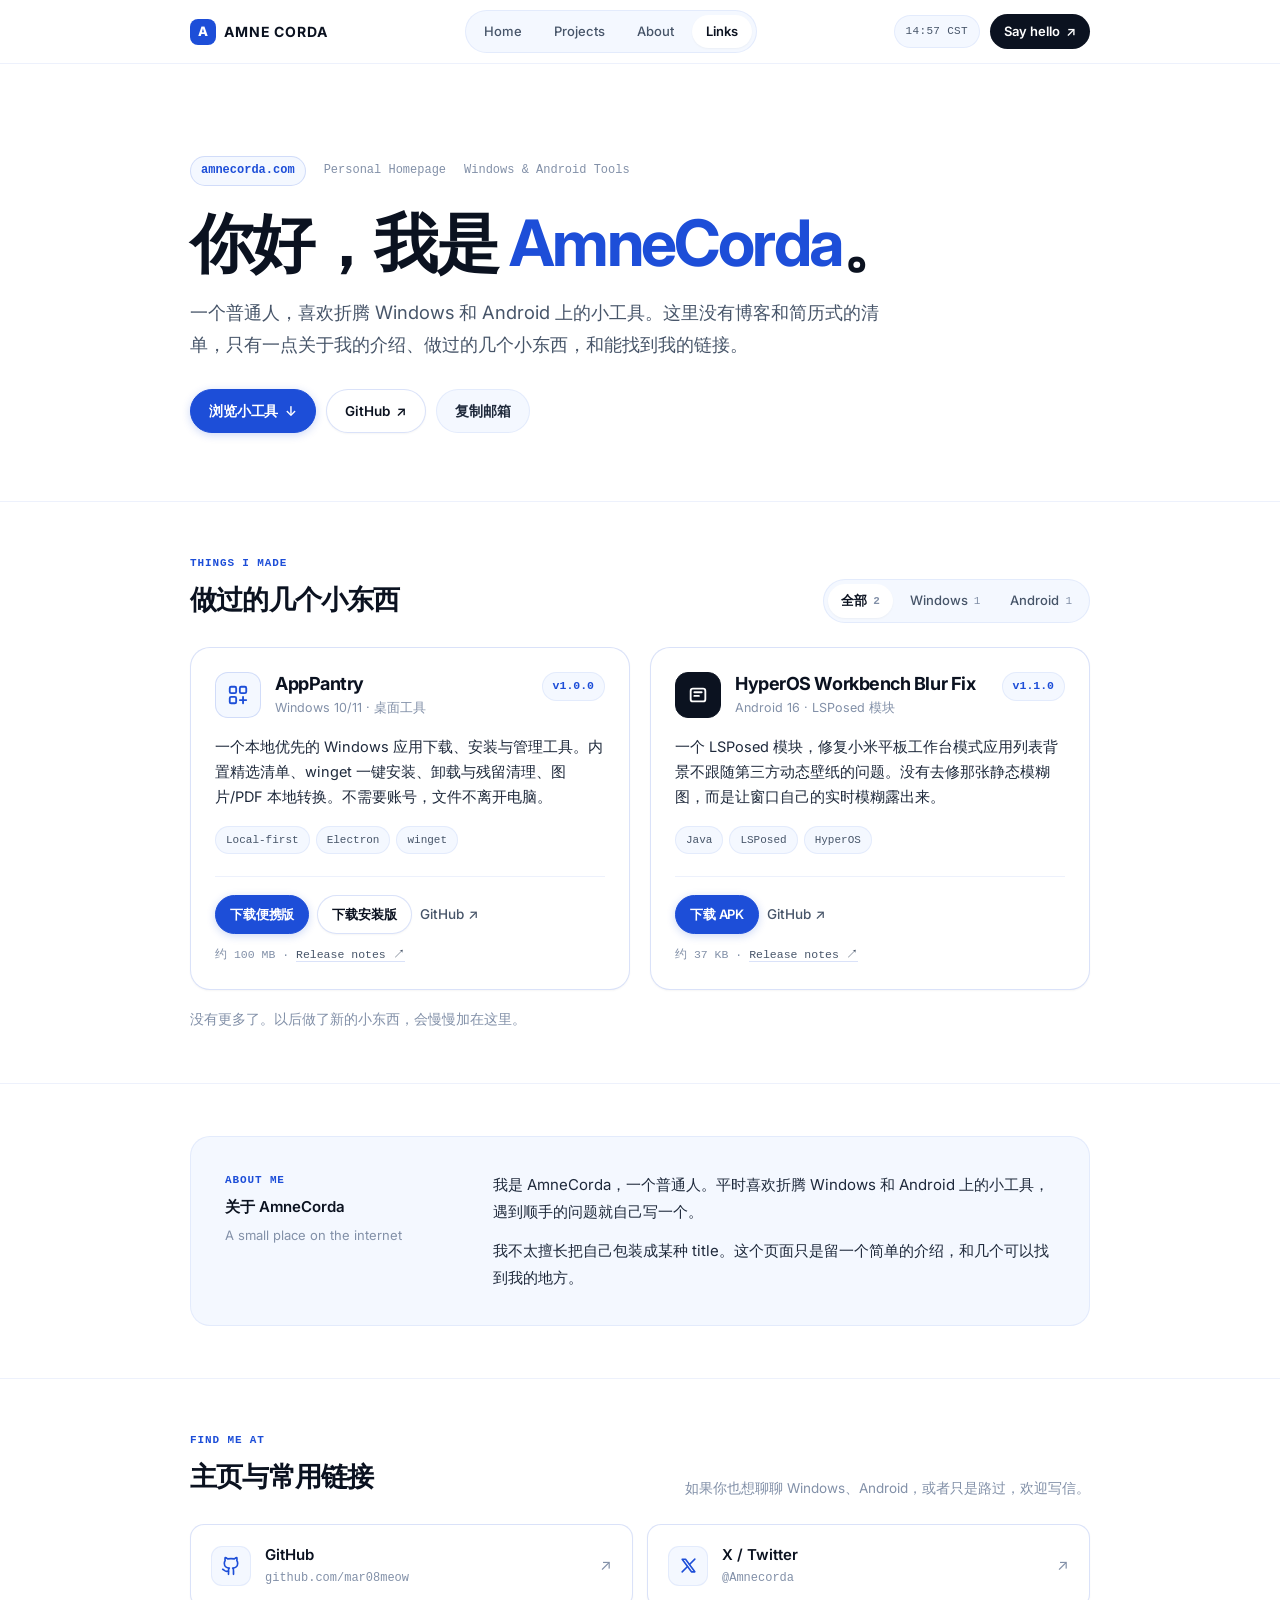
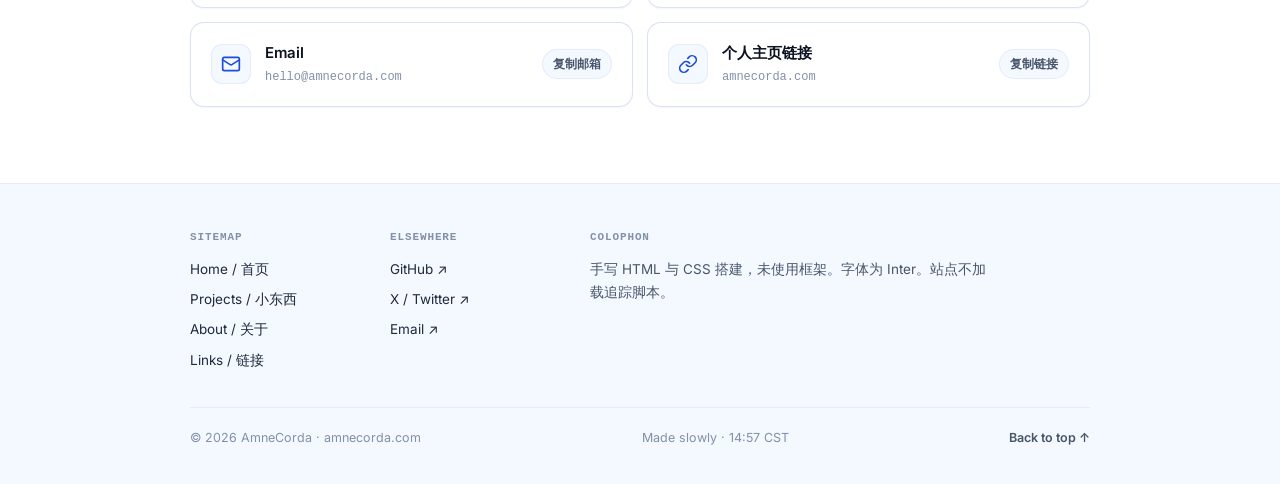
==== commit d5e1d52d: "Redesign homepage and links with Mobbin-inspired layout" ====
--- a/index.html
+++ b/index.html
@@ -1,193 +1,339 @@
-<!DOCTYPE html>
-<html lang="zh-CN">
-<head>
-  <meta charset="UTF-8">
-  <meta name="viewport" content="width=device-width, initial-scale=1.0">
-  <meta name="theme-color" content="#ffffff" media="(prefers-color-scheme: light)">
-  <meta name="theme-color" content="#08111f" media="(prefers-color-scheme: dark)">
-  <title>AMNE CORDA — 个人主页</title>
-  <meta name="description" content="AmneCorda 的个人主页。一个普通人，喜欢折腾 Windows 和 Android 小工具。">
-  <meta property="og:title" content="AMNE CORDA — 个人主页">
-  <meta property="og:description" content="一个普通人，喜欢折腾 Windows 和 Android 小工具。">
-  <meta property="og:type" content="website">
-  <link rel="icon" href="assets/favicon.svg" type="image/svg+xml">
-  <link rel="preconnect" href="https://fonts.googleapis.com">
-  <link rel="preconnect" href="https://fonts.gstatic.com" crossorigin>
-  <link href="https://fonts.googleapis.com/css2?family=Inter:wght@400;500;600;700;800&display=swap" rel="stylesheet">
-  <link rel="stylesheet" href="assets/css/main.css?v=blue1">
-  <link rel="stylesheet" href="assets/css/theme.css?v=blue1">
-  <link rel="stylesheet" href="assets/css/dark.css?v=blue1">
-</head>
-<body id="top">
-  <a class="skip-link" href="#main">跳到正文</a>
-
-  <header class="site-header">
-    <div class="container nav">
-      <a class="brand" href="index.html" aria-label="AMNE CORDA 首页">AMNE<br>CORDA<span class="brand-dot" aria-hidden="true"></span></a>
-      <nav class="nav-links" aria-label="主导航">
-        <a href="#top" aria-current="page">Home</a>
-        <a href="#projects">Projects</a>
-        <a href="#contact">Contact</a>
-      </nav>
-      <div class="nav-right">
-        <span class="nav-clock" data-clock>--:-- CST</span>
-        <a class="nav-mail" href="mailto:hello@amnecorda.com">Say hello <span class="arrow" aria-hidden="true">↗</span></a>
-        <button class="nav-toggle" type="button" aria-expanded="false" aria-controls="mobile-menu" aria-label="打开菜单">
-          <span></span><span></span>
-        </button>
-      </div>
-    </div>
-  </header>
-
-  <main id="main">
-    <section class="hero container" aria-labelledby="hero-title">
-      <div class="hero-top">
-        <p class="eyebrow">Personal page / 个人主页</p>
-        <p class="issue">A SMALL PLACE ON THE INTERNET</p>
-      </div>
-      <h1 class="hero-title" id="hero-title">
-        <span class="hero-line"><span>你好，我是</span></span>
-        <span class="hero-line hero-line--2"><span><em>AmneCorda</em>。</span></span>
-      </h1>
-      <p class="hero-role">一个普通人 · 喜欢折腾小工具</p>
-      <div class="hero-foot">
-        <p class="hero-intro">这里是我的个人主页，不是博客。没有课程、没有简历式的项目清单，只有一点关于我的介绍，和我做过的几个小东西。</p>
-        <div class="hero-side">
-          <p class="hero-status"><span class="status-dot" aria-hidden="true"></span>Just say hi</p>
-          <div class="hero-actions">
-            <a class="button" href="https://github.com/mar08meow" target="_blank" rel="noopener noreferrer">GitHub <span class="arrow" aria-hidden="true">↗</span></a>
-            <a class="button button--ghost" href="#projects">AppPantry <span class="arrow" aria-hidden="true">↓</span></a>
-          </div>
-        </div>
-      </div>
-    </section>
-
-    <section class="profile-section reveal" id="about" aria-labelledby="about-title">
-      <div class="container profile-grid">
-        <h2 id="about-title">About me</h2>
-        <div>
-          <p>我是 AmneCorda，一个普通人。平时喜欢折腾 Windows 和 Android 上的小工具，遇到顺手的问题就自己写一个。</p>
-          <p>我不太擅长把自己包装成某种 title。这个页面只是留一个简单的介绍，和几个可以找到我的地方。</p>
-        </div>
-      </div>
-    </section>
-
-    <section class="profile-section reveal" id="projects" aria-labelledby="projects-title">
-      <div class="container profile-grid">
-        <h2 id="projects-title">Things I made</h2>
-        <div>
-          <div class="project-list">
-            <article class="project-item project-item--featured" id="appantry">
-              <div>
-                <div class="project-head">
-                  <h2 class="project-title">AppPantry</h2>
-                  <span class="project-year">Windows · <span data-release-repo="mar08meow/AppPantry" data-release-version aria-live="polite">v1.0.0</span></span>
-                </div>
-                <p class="project-desc">一个本地优先的 Windows 应用下载、安装与管理工具。内置精选清单、winget 一键安装、卸载与残留清理、图片/PDF 本地转换。不需要账号，文件不离开电脑。</p>
-                <div class="project-actions">
-                  <a class="button" href="https://github.com/mar08meow/AppPantry/releases/download/v1.0.0/AppPantry-1.0.0-portable.exe" data-release-repo="mar08meow/AppPantry" data-release-download="portable" target="_blank" rel="noopener noreferrer">下载便携版</a>
-                  <a class="button button--ghost" href="https://github.com/mar08meow/AppPantry/releases/download/v1.0.0/AppPantry-1.0.0-setup.exe" data-release-repo="mar08meow/AppPantry" data-release-download="setup" target="_blank" rel="noopener noreferrer">下载安装版</a>
-                  <a class="text-link" href="https://github.com/mar08meow/AppPantry" target="_blank" rel="noopener noreferrer">GitHub <span class="arrow" aria-hidden="true">↗</span></a>
-                </div>
-                <p class="project-meta">Windows 10/11 · 约 100 MB · <a href="https://github.com/mar08meow/AppPantry/releases/tag/v1.0.0" data-release-repo="mar08meow/AppPantry" data-release-notes target="_blank" rel="noopener noreferrer">Release notes ↗</a></p>
-              </div>
-              <ul class="project-tags">
-                <li>Local-first</li>
-                <li>Electron</li>
-                <li>winget</li>
-              </ul>
-            </article>
-
-            <article class="project-item">
-              <div>
-                <div class="project-head">
-                  <h2 class="project-title">HyperOS Workbench Blur Fix</h2>
-                  <span class="project-year">Android · LSPosed · <span data-release-repo="mar08meow/HyperOS-Workbench-Blur-Fix" data-release-version aria-live="polite">v1.1.0</span></span>
-                </div>
-                <p class="project-desc">一个 LSPosed 模块，修复小米平板工作台模式应用列表背景不跟随第三方动态壁纸的问题。没有去修那张静态模糊图，而是让窗口自己的实时模糊露出来。</p>
-                <div class="project-actions">
-                  <a class="button" href="https://github.com/mar08meow/HyperOS-Workbench-Blur-Fix/releases/download/v1.1.0/HyperOS-Workbench-Blur-Fix.apk" data-release-repo="mar08meow/HyperOS-Workbench-Blur-Fix" data-release-download="apk" target="_blank" rel="noopener noreferrer">下载 APK</a>
-                  <a class="text-link" href="https://github.com/mar08meow/HyperOS-Workbench-Blur-Fix" target="_blank" rel="noopener noreferrer">GitHub <span class="arrow" aria-hidden="true">↗</span></a>
-                </div>
-                <p class="project-meta">Android 16 · LSPosed · 约 37 KB · <a href="https://github.com/mar08meow/HyperOS-Workbench-Blur-Fix/releases/tag/v1.1.0" data-release-repo="mar08meow/HyperOS-Workbench-Blur-Fix" data-release-notes target="_blank" rel="noopener noreferrer">Release notes ↗</a></p>
-              </div>
-              <ul class="project-tags">
-                <li>Java</li>
-                <li>LSPosed</li>
-                <li>HyperOS</li>
-              </ul>
-            </article>
-          </div>
-          <p class="profile-note">没有更多了。以后做了新的小东西，会慢慢加在这里。</p>
-        </div>
-      </div>
-    </section>
-
-    <section class="profile-section reveal" id="contact" aria-labelledby="contact-title">
-      <div class="container profile-grid">
-        <h2 id="contact-title">Find me at</h2>
-        <div>
-          <p class="profile-note">如果你也想聊聊 Windows、Android，或者只是路过，欢迎写信。</p>
-          <div class="link-row">
-            <a href="https://github.com/mar08meow" target="_blank" rel="noopener noreferrer">GitHub <span class="arrow" aria-hidden="true">↗</span></a>
-            <a href="https://x.com/Amnecorda" target="_blank" rel="noopener noreferrer">X / Twitter <span class="arrow" aria-hidden="true">↗</span></a>
-            <a href="mailto:hello@amnecorda.com">Email <span class="arrow" aria-hidden="true">↗</span></a>
-          </div>
-        </div>
-      </div>
-    </section>
-  </main>
-
-  <footer class="site-footer">
-    <div class="container">
-      <div class="footer-top">
-        <div>
-          <p class="footer-label">Sitemap</p>
-          <nav class="footer-nav" aria-label="页脚导航">
-            <a href="#top">Home / 首页</a>
-            <a href="#projects">Projects / 小东西</a>
-            <a href="#contact">Contact / 联系</a>
-          </nav>
-        </div>
-        <div>
-          <p class="footer-label">Elsewhere</p>
-          <nav class="footer-nav" aria-label="社交链接">
-            <a href="https://github.com/mar08meow" target="_blank" rel="noopener noreferrer">GitHub <span class="arrow" aria-hidden="true">↗</span></a>
-            <a href="https://x.com/Amnecorda" target="_blank" rel="noopener noreferrer">X / Twitter <span class="arrow" aria-hidden="true">↗</span></a>
-            <a href="mailto:hello@amnecorda.com">Email <span class="arrow" aria-hidden="true">↗</span></a>
-          </nav>
-        </div>
-        <div class="footer-col--note">
-          <p class="footer-label">Colophon</p>
-          <p>手写 HTML 与 CSS 搭建，未使用框架。字体为 Inter。站点不加载追踪脚本。</p>
-        </div>
-      </div>
-      <p class="footer-mark" aria-hidden="true">AMNE<br>CORDA<span class="mark-dot">.</span></p>
-      <div class="footer-bottom">
-        <span>© <span data-year>2026</span> AmneCorda</span>
-        <span>Made slowly · <span data-clock>--:-- CST</span></span>
-        <a href="#top" class="back-top">Back to top ↑</a>
-      </div>
-    </div>
-  </footer>
-
-  <div class="mobile-menu" id="mobile-menu" aria-hidden="true">
-    <div class="mobile-menu-top">
-      <a class="brand" href="index.html">AMNE<br>CORDA<span class="brand-dot" aria-hidden="true"></span></a>
-      <button class="menu-close" type="button" aria-label="关闭菜单"><span></span><span></span></button>
-    </div>
-    <nav class="mobile-nav" aria-label="移动端导航">
-      <a href="#top"><span>01</span>首页 / Home</a>
-      <a href="#projects"><span>02</span>小东西 / Projects</a>
-      <a href="#contact"><span>03</span>联系 / Contact</a>
-    </nav>
-    <div class="mobile-menu-foot">
-      <a href="mailto:hello@amnecorda.com">hello@amnecorda.com</a>
-      <p>Personal page</p>
-    </div>
-  </div>
-
-  <script src="assets/js/releases.js?v=3"></script>
-  <script src="assets/js/main.js?v=blue1"></script>
-</body>
-</html>
+<!DOCTYPE html>
+<html lang="zh-CN">
+<head>
+  <meta charset="UTF-8">
+  <meta name="viewport" content="width=device-width, initial-scale=1.0">
+  <meta name="theme-color" content="#ffffff" media="(prefers-color-scheme: light)">
+  <meta name="theme-color" content="#08111f" media="(prefers-color-scheme: dark)">
+  <title>AMNE CORDA — 个人主页 · amnecorda.com</title>
+  <meta name="description" content="AmneCorda 的个人主页（amnecorda.com）。一个普通人，喜欢折腾 Windows 和 Android 小工具。">
+  <link rel="canonical" href="https://amnecorda.com/">
+  <meta property="og:title" content="AMNE CORDA — 个人主页">
+  <meta property="og:description" content="一个普通人，喜欢折腾 Windows 和 Android 小工具。">
+  <meta property="og:type" content="website">
+  <meta property="og:url" content="https://amnecorda.com/">
+  <meta property="og:site_name" content="AMNE CORDA">
+  <meta property="og:locale" content="zh_CN">
+  <meta name="twitter:card" content="summary">
+  <meta name="twitter:title" content="AMNE CORDA — 个人主页">
+  <meta name="twitter:description" content="一个普通人，喜欢折腾 Windows 和 Android 小工具。">
+  <link rel="icon" href="assets/favicon.svg" type="image/svg+xml">
+  <link rel="preconnect" href="https://fonts.googleapis.com">
+  <link rel="preconnect" href="https://fonts.gstatic.com" crossorigin>
+  <link href="https://fonts.googleapis.com/css2?family=Inter:wght@400;500;600;700;800&display=swap" rel="stylesheet">
+  <link rel="stylesheet" href="assets/css/main.css?v=mobbin1">
+  <link rel="stylesheet" href="assets/css/theme.css?v=mobbin1">
+  <link rel="stylesheet" href="assets/css/dark.css?v=mobbin1">
+</head>
+<body id="top">
+  <a class="skip-link" href="#main">跳到正文</a>
+
+  <header class="site-header">
+    <div class="container nav">
+      <a class="brand" href="index.html" aria-label="AMNE CORDA 首页">
+        <span class="brand-mark" aria-hidden="true">A</span>
+        <span>AMNE CORDA</span>
+      </a>
+
+      <nav class="nav-links" aria-label="主导航">
+        <a href="#top" aria-current="page">Home</a>
+        <a href="#projects">Projects</a>
+        <a href="#about">About</a>
+        <a href="#contact">Links</a>
+      </nav>
+
+      <div class="nav-right">
+        <span class="nav-clock" data-clock>--:-- CST</span>
+        <a class="nav-mail" href="mailto:hello@amnecorda.com">Say hello <span aria-hidden="true">↗</span></a>
+        <button class="nav-toggle" type="button" aria-expanded="false" aria-controls="mobile-menu" aria-label="打开菜单">
+          <span></span><span></span>
+        </button>
+      </div>
+    </div>
+  </header>
+
+  <main id="main">
+    <section class="hero container" aria-labelledby="hero-title">
+      <div class="hero-meta-row">
+        <span class="hero-domain">amnecorda.com</span>
+        <span>Personal Homepage</span>
+        <span>Windows &amp; Android Tools</span>
+      </div>
+
+      <h1 class="hero-title" id="hero-title">
+        你好，我是 <em>AmneCorda</em>。
+      </h1>
+
+      <p class="hero-subtitle">
+        一个普通人，喜欢折腾 Windows 和 Android 上的小工具。这里没有博客和简历式的清单，只有一点关于我的介绍、做过的几个小东西，和能找到我的链接。
+      </p>
+
+      <div class="hero-actions">
+        <a class="button" href="#projects">浏览小工具 <span aria-hidden="true">↓</span></a>
+        <a class="button button--secondary" href="https://github.com/mar08meow" target="_blank" rel="noopener noreferrer">GitHub <span aria-hidden="true">↗</span></a>
+        <button class="button button--ghost" type="button" data-copy="hello@amnecorda.com">复制邮箱</button>
+      </div>
+    </section>
+
+    <section class="section-block reveal" id="projects" aria-labelledby="projects-title">
+      <div class="container">
+        <div class="section-head">
+          <div>
+            <p class="section-kicker">Things I made</p>
+            <h2 class="section-title" id="projects-title">做过的几个小东西</h2>
+          </div>
+
+          <div class="filter-bar" role="group" aria-label="按平台筛选项目">
+            <button class="filter-btn is-active" type="button" data-filter="all" aria-pressed="true">
+              全部 <span class="filter-count">2</span>
+            </button>
+            <button class="filter-btn" type="button" data-filter="windows" aria-pressed="false">
+              Windows <span class="filter-count">1</span>
+            </button>
+            <button class="filter-btn" type="button" data-filter="android" aria-pressed="false">
+              Android <span class="filter-count">1</span>
+            </button>
+          </div>
+        </div>
+
+        <div class="project-grid">
+          <article class="project-card" id="appantry" data-platform="windows">
+            <div>
+              <div class="project-card-top">
+                <div class="project-identity">
+                  <div class="app-icon" aria-hidden="true">
+                    <svg width="22" height="22" viewBox="0 0 24 24" fill="none" stroke="currentColor" stroke-width="2" stroke-linecap="round" stroke-linejoin="round">
+                      <rect x="3" y="3" width="7" height="7" rx="1.5"/>
+                      <rect x="14" y="3" width="7" height="7" rx="1.5"/>
+                      <rect x="3" y="14" width="7" height="7" rx="1.5"/>
+                      <path d="M14 17.5h7M17.5 14v7"/>
+                    </svg>
+                  </div>
+                  <div>
+                    <h3 class="project-title">AppPantry</h3>
+                    <p class="project-platform">Windows 10/11 · 桌面工具</p>
+                  </div>
+                </div>
+                <span class="version-pill" data-release-repo="mar08meow/AppPantry" data-release-version aria-live="polite">v1.0.0</span>
+              </div>
+
+              <p class="project-desc">
+                一个本地优先的 Windows 应用下载、安装与管理工具。内置精选清单、winget 一键安装、卸载与残留清理、图片/PDF 本地转换。不需要账号，文件不离开电脑。
+              </p>
+
+              <ul class="project-tags">
+                <li>Local-first</li>
+                <li>Electron</li>
+                <li>winget</li>
+              </ul>
+            </div>
+
+            <div class="project-card-foot">
+              <div class="project-actions">
+                <a class="button" href="https://github.com/mar08meow/AppPantry/releases/download/v1.0.0/AppPantry-1.0.0-portable.exe" data-release-repo="mar08meow/AppPantry" data-release-download="portable" target="_blank" rel="noopener noreferrer">下载便携版</a>
+                <a class="button button--secondary" href="https://github.com/mar08meow/AppPantry/releases/download/v1.0.0/AppPantry-1.0.0-setup.exe" data-release-repo="mar08meow/AppPantry" data-release-download="setup" target="_blank" rel="noopener noreferrer">下载安装版</a>
+                <a class="text-link" href="https://github.com/mar08meow/AppPantry" target="_blank" rel="noopener noreferrer">GitHub ↗</a>
+              </div>
+              <p class="project-meta">
+                约 100 MB · <a href="https://github.com/mar08meow/AppPantry/releases/tag/v1.0.0" data-release-repo="mar08meow/AppPantry" data-release-notes target="_blank" rel="noopener noreferrer">Release notes ↗</a>
+              </p>
+            </div>
+          </article>
+
+          <article class="project-card" id="hyperos-blur-fix" data-platform="android">
+            <div>
+              <div class="project-card-top">
+                <div class="project-identity">
+                  <div class="app-icon app-icon--dark" aria-hidden="true">
+                    <svg width="22" height="22" viewBox="0 0 24 24" fill="none" stroke="currentColor" stroke-width="2" stroke-linecap="round" stroke-linejoin="round">
+                      <rect x="4" y="5" width="16" height="14" rx="2.5"/>
+                      <path d="M8 9h8M8 13h5"/>
+                    </svg>
+                  </div>
+                  <div>
+                    <h3 class="project-title">HyperOS Workbench Blur Fix</h3>
+                    <p class="project-platform">Android 16 · LSPosed 模块</p>
+                  </div>
+                </div>
+                <span class="version-pill" data-release-repo="mar08meow/HyperOS-Workbench-Blur-Fix" data-release-version aria-live="polite">v1.1.0</span>
+              </div>
+
+              <p class="project-desc">
+                一个 LSPosed 模块，修复小米平板工作台模式应用列表背景不跟随第三方动态壁纸的问题。没有去修那张静态模糊图，而是让窗口自己的实时模糊露出来。
+              </p>
+
+              <ul class="project-tags">
+                <li>Java</li>
+                <li>LSPosed</li>
+                <li>HyperOS</li>
+              </ul>
+            </div>
+
+            <div class="project-card-foot">
+              <div class="project-actions">
+                <a class="button" href="https://github.com/mar08meow/HyperOS-Workbench-Blur-Fix/releases/download/v1.1.0/HyperOS-Workbench-Blur-Fix.apk" data-release-repo="mar08meow/HyperOS-Workbench-Blur-Fix" data-release-download="apk" target="_blank" rel="noopener noreferrer">下载 APK</a>
+                <a class="text-link" href="https://github.com/mar08meow/HyperOS-Workbench-Blur-Fix" target="_blank" rel="noopener noreferrer">GitHub ↗</a>
+              </div>
+              <p class="project-meta">
+                约 37 KB · <a href="https://github.com/mar08meow/HyperOS-Workbench-Blur-Fix/releases/tag/v1.1.0" data-release-repo="mar08meow/HyperOS-Workbench-Blur-Fix" data-release-notes target="_blank" rel="noopener noreferrer">Release notes ↗</a>
+              </p>
+            </div>
+          </article>
+        </div>
+
+        <p class="section-note">没有更多了。以后做了新的小东西，会慢慢加在这里。</p>
+      </div>
+    </section>
+
+    <section class="section-block reveal" id="about" aria-labelledby="about-title">
+      <div class="container">
+        <div class="about-card">
+          <div>
+            <p class="section-kicker">About me</p>
+            <h2 class="about-card-label" id="about-title">关于 AmneCorda</h2>
+            <p class="about-card-sub">A small place on the internet</p>
+          </div>
+          <div class="about-copy">
+            <p>我是 AmneCorda，一个普通人。平时喜欢折腾 Windows 和 Android 上的小工具，遇到顺手的问题就自己写一个。</p>
+            <p>我不太擅长把自己包装成某种 title。这个页面只是留一个简单的介绍，和几个可以找到我的地方。</p>
+          </div>
+        </div>
+      </div>
+    </section>
+
+    <section class="section-block reveal" id="contact" aria-labelledby="contact-title">
+      <div class="container">
+        <div class="section-head">
+          <div>
+            <p class="section-kicker">Find me at</p>
+            <h2 class="section-title" id="contact-title">主页与常用链接</h2>
+          </div>
+          <p class="section-note" style="margin: 0;">如果你也想聊聊 Windows、Android，或者只是路过，欢迎写信。</p>
+        </div>
+
+        <div class="link-grid">
+          <a class="link-card" href="https://github.com/mar08meow" target="_blank" rel="noopener noreferrer">
+            <div class="link-card-main">
+              <span class="link-icon" aria-hidden="true">
+                <svg width="20" height="20" viewBox="0 0 24 24" fill="none" stroke="currentColor" stroke-width="2" stroke-linecap="round" stroke-linejoin="round">
+                  <path d="M15 22v-4a4.8 4.8 0 0 0-1-3.5c3 0 6-2 6-5.5.08-1.25-.27-2.48-1-3.5.28-1.15.28-2.35 0-3.5 0 0-1 0-3 1.5-2.64-.5-5.36-.5-8 0C6 2 5 2 5 2c-.3 1.15-.3 2.35 0 3.5A5.403 5.403 0 0 0 4 9c0 3.5 3 5.5 6 5.5-.39.49-.68 1.05-.85 1.65-.17.6-.22 1.23-.15 1.85v4"/>
+                  <path d="M9 18c-4.51 2-5-2-7-2"/>
+                </svg>
+              </span>
+              <div class="link-info">
+                <p class="link-title">GitHub</p>
+                <p class="link-handle">github.com/mar08meow</p>
+              </div>
+            </div>
+            <span class="link-arrow" aria-hidden="true">↗</span>
+          </a>
+
+          <a class="link-card" href="https://x.com/Amnecorda" target="_blank" rel="noopener noreferrer">
+            <div class="link-card-main">
+              <span class="link-icon" aria-hidden="true">
+                <svg width="19" height="19" viewBox="0 0 24 24" fill="none" stroke="currentColor" stroke-width="2" stroke-linecap="round" stroke-linejoin="round">
+                  <path d="M4 4l11.733 16h4.267l-11.733 -16z"/>
+                  <path d="M4 20l6.768 -6.768m2.46 -2.46l6.772 -6.772"/>
+                </svg>
+              </span>
+              <div class="link-info">
+                <p class="link-title">X / Twitter</p>
+                <p class="link-handle">@Amnecorda</p>
+              </div>
+            </div>
+            <span class="link-arrow" aria-hidden="true">↗</span>
+          </a>
+
+          <button class="link-card link-card--button" type="button" data-copy="hello@amnecorda.com">
+            <div class="link-card-main">
+              <span class="link-icon" aria-hidden="true">
+                <svg width="20" height="20" viewBox="0 0 24 24" fill="none" stroke="currentColor" stroke-width="2" stroke-linecap="round" stroke-linejoin="round">
+                  <rect width="20" height="16" x="2" y="4" rx="2"/>
+                  <path d="m22 7-8.97 5.7a1.94 1.94 0 0 1-2.06 0L2 7"/>
+                </svg>
+              </span>
+              <div class="link-info">
+                <p class="link-title">Email</p>
+                <p class="link-handle">hello@amnecorda.com</p>
+              </div>
+            </div>
+            <span class="link-badge" data-copy-label>复制邮箱</span>
+          </button>
+
+          <button class="link-card link-card--button" type="button" data-copy="https://amnecorda.com">
+            <div class="link-card-main">
+              <span class="link-icon" aria-hidden="true">
+                <svg width="20" height="20" viewBox="0 0 24 24" fill="none" stroke="currentColor" stroke-width="2" stroke-linecap="round" stroke-linejoin="round">
+                  <path d="M10 13a5 5 0 0 0 7.54.54l3-3a5 5 0 0 0-7.07-7.07l-1.72 1.71"/>
+                  <path d="M14 11a5 5 0 0 0-7.54-.54l-3 3a5 5 0 0 0 7.07 7.07l1.71-1.71"/>
+                </svg>
+              </span>
+              <div class="link-info">
+                <p class="link-title">个人主页链接</p>
+                <p class="link-handle">amnecorda.com</p>
+              </div>
+            </div>
+            <span class="link-badge" data-copy-label>复制链接</span>
+          </button>
+        </div>
+      </div>
+    </section>
+  </main>
+
+  <footer class="site-footer">
+    <div class="container">
+      <div class="footer-top">
+        <div>
+          <p class="footer-label">Sitemap</p>
+          <nav class="footer-nav" aria-label="页脚导航">
+            <a href="#top">Home / 首页</a>
+            <a href="#projects">Projects / 小东西</a>
+            <a href="#about">About / 关于</a>
+            <a href="#contact">Links / 链接</a>
+          </nav>
+        </div>
+        <div>
+          <p class="footer-label">Elsewhere</p>
+          <nav class="footer-nav" aria-label="社交链接">
+            <a href="https://github.com/mar08meow" target="_blank" rel="noopener noreferrer">GitHub ↗</a>
+            <a href="https://x.com/Amnecorda" target="_blank" rel="noopener noreferrer">X / Twitter ↗</a>
+            <a href="mailto:hello@amnecorda.com">Email ↗</a>
+          </nav>
+        </div>
+        <div class="footer-col--note">
+          <p class="footer-label">Colophon</p>
+          <p>手写 HTML 与 CSS 搭建，未使用框架。字体为 Inter。站点不加载追踪脚本。</p>
+        </div>
+      </div>
+      <div class="footer-bottom">
+        <span>© <span data-year>2026</span> AmneCorda · amnecorda.com</span>
+        <span>Made slowly · <span data-clock>--:-- CST</span></span>
+        <a href="#top" class="back-top">Back to top ↑</a>
+      </div>
+    </div>
+  </footer>
+
+  <div class="mobile-menu" id="mobile-menu" aria-hidden="true">
+    <div class="mobile-menu-top">
+      <a class="brand" href="index.html">
+        <span class="brand-mark" aria-hidden="true">A</span>
+        <span>AMNE CORDA</span>
+      </a>
+      <button class="menu-close" type="button" aria-label="关闭菜单"><span></span><span></span></button>
+    </div>
+    <nav class="mobile-nav" aria-label="移动端导航">
+      <a href="#top"><span>01</span>首页 / Home</a>
+      <a href="#projects"><span>02</span>小东西 / Projects</a>
+      <a href="#about"><span>03</span>关于 / About</a>
+      <a href="#contact"><span>04</span>链接 / Links</a>
+    </nav>
+    <div class="mobile-menu-foot">
+      <a href="mailto:hello@amnecorda.com">hello@amnecorda.com</a>
+      <span>amnecorda.com</span>
+    </div>
+  </div>
+
+  <script src="assets/js/releases.js?v=3"></script>
+  <script src="assets/js/main.js?v=mobbin1"></script>
+</body>
+</html>
--- a/assets/css/main.css
+++ b/assets/css/main.css
@@ -1,27 +1,27 @@
 /* ==========================================================================
-   AMNE CORDA — a personal journal
-   Monochrome · sans-serif · left rail · editorial whitespace
+   AMNE CORDA — Mobbin-inspired Personal Homepage & Link Hub
+   Clean product showcase · crisp typography · subtle depth · zero frameworks
    ========================================================================== */
 
 :root {
   --paper: #ffffff;
-  --paper-2: #f7f7f7;
-  --paper-3: #ededed;
-  --ink: #0a0a0a;
-  --ink-2: #232323;
-  --ink-soft: #4a4a4a;
-  --muted: #8a8a8a;
-  --line: rgba(10, 10, 10, 0.16);
-  --line-soft: rgba(10, 10, 10, 0.08);
-
-  --accent: #0a0a0a;
-  --accent-deep: #000000;
-  --accent-soft: #6f6f6f;
+  --paper-2: #f4f8ff;
+  --paper-3: #e8f0ff;
+  --ink: #0b1220;
+  --ink-2: #1e293b;
+  --ink-soft: #475569;
+  --muted: #8290a8;
+  --line: rgba(29, 78, 216, 0.16);
+  --line-soft: rgba(29, 78, 216, 0.09);
+
+  --accent: #1d4ed8;
+  --accent-deep: #1e3a8a;
+  --accent-soft: #93c5fd;
 
   --display: "Inter", -apple-system, BlinkMacSystemFont, "Segoe UI", "PingFang SC", "Microsoft YaHei", sans-serif;
   --reading: "Inter", -apple-system, BlinkMacSystemFont, "Segoe UI", "PingFang SC", "Microsoft YaHei", sans-serif;
   --sans: "Inter", -apple-system, BlinkMacSystemFont, "Segoe UI", "PingFang SC", "Microsoft YaHei", sans-serif;
-  --mono: "SFMono-Regular", "Cascadia Mono", Consolas, "Liberation Mono", monospace;
+  --mono: "SFMono-Regular", "Cascadia Mono", ui-monospace, Consolas, "Liberation Mono", monospace;
 
   --base-size: 16px;
   --reading-size: 16.5px;
@@ -30,10 +30,18 @@
   --body-weight: 400;
 
   --ease: cubic-bezier(0.22, 1, 0.36, 1);
-  --gutter: clamp(22px, 4vw, 56px);
-  --max: 1060px;
+  --gutter: clamp(20px, 4vw, 40px);
+  --max: 980px;
   --nav-h: 64px;
-  --sidebar: 264px;
+
+  --radius-sm: 10px;
+  --radius-md: 14px;
+  --radius-lg: 20px;
+  --radius-pill: 999px;
+
+  --shadow-xs: 0 1px 2px rgba(11, 18, 32, 0.04);
+  --shadow-sm: 0 4px 14px rgba(11, 18, 32, 0.05), 0 1px 3px rgba(11, 18, 32, 0.04);
+  --shadow-md: 0 12px 32px rgba(29, 78, 216, 0.08), 0 2px 6px rgba(11, 18, 32, 0.04);
 }
 
 /* --- Reset ---------------------------------------------------------------- */
@@ -50,7 +58,7 @@
 }
 
 html:focus-within {
-  scroll-padding-top: calc(var(--nav-h) + 24px);
+  scroll-padding-top: calc(var(--nav-h) + 28px);
 }
 
 body {
@@ -59,6 +67,7 @@
   color: var(--ink);
   font-family: var(--sans);
   font-size: var(--base-size);
+  font-weight: var(--body-weight);
   line-height: 1.65;
   -webkit-font-smoothing: antialiased;
   -moz-osx-font-smoothing: grayscale;
@@ -73,10 +82,7 @@
 img,
 svg {
   max-width: 100%;
-}
-
-img {
-  height: auto;
+  display: block;
 }
 
 a {
@@ -90,28 +96,26 @@
   color: inherit;
 }
 
+button {
+  cursor: pointer;
+}
+
 ::selection {
-  background: var(--ink);
+  background: var(--accent);
   color: var(--paper);
 }
 
 :focus-visible {
-  outline: 1.5px solid var(--ink);
-  outline-offset: 4px;
+  outline: 2px solid var(--accent);
+  outline-offset: 3px;
+  border-radius: 6px;
 }
 
 [hidden] {
   display: none !important;
 }
 
-.site-header,
-main,
-.site-footer {
-  position: relative;
-  z-index: 1;
-}
-
-/* --- Layout --------------------------------------------------------------- */
+/* --- Container & Skip Link ------------------------------------------------ */
 
 .container {
   width: 100%;
@@ -126,2335 +130,916 @@
   left: 16px;
   z-index: 400;
   padding: 10px 16px;
+  border-radius: var(--radius-pill);
+  background: var(--accent);
+  color: var(--paper);
+  font-size: 13px;
+  font-weight: 600;
+}
+
+.skip-link:focus {
+  top: 12px;
+}
+
+/* --- Top Navigation (Mobbin-style frosted bar) ---------------------------- */
+
+.site-header {
+  position: sticky;
+  top: 0;
+  z-index: 80;
+  height: var(--nav-h);
+  background: rgba(255, 255, 255, 0.82);
+  backdrop-filter: blur(16px) saturate(180%);
+  -webkit-backdrop-filter: blur(16px) saturate(180%);
+  border-bottom: 1px solid var(--line-soft);
+  transition: border-color 0.25s var(--ease), box-shadow 0.25s var(--ease);
+}
+
+.site-header.is-scrolled {
+  border-bottom-color: var(--line);
+  box-shadow: var(--shadow-xs);
+}
+
+.site-header .nav {
+  display: flex;
+  align-items: center;
+  justify-content: space-between;
+  gap: 16px;
+  height: 100%;
+}
+
+.brand {
+  display: inline-flex;
+  align-items: center;
+  gap: 8px;
+  font-family: var(--display);
+  font-size: 14px;
+  font-weight: 700;
+  letter-spacing: 0.06em;
+  text-transform: uppercase;
+  color: var(--ink);
+  white-space: nowrap;
+}
+
+.brand-mark {
+  display: inline-grid;
+  place-items: center;
+  width: 26px;
+  height: 26px;
+  border-radius: 8px;
+  background: var(--accent);
+  color: #ffffff;
+  font-size: 13px;
+  font-weight: 800;
+  letter-spacing: 0;
+  transition: transform 0.3s var(--ease);
+}
+
+.brand:hover .brand-mark {
+  transform: scale(1.06) rotate(-3deg);
+}
+
+.brand-dot {
+  display: inline-block;
+  width: 5px;
+  height: 5px;
+  border-radius: 50%;
+  background: var(--accent);
+}
+
+.nav-links {
+  display: inline-flex;
+  align-items: center;
+  gap: 4px;
+  padding: 4px;
+  border-radius: var(--radius-pill);
+  background: var(--paper-2);
+  border: 1px solid var(--line-soft);
+}
+
+.nav-links a {
+  padding: 6px 14px;
+  border-radius: var(--radius-pill);
+  font-size: 13px;
+  font-weight: 500;
+  color: var(--ink-soft);
+  transition: color 0.2s ease, background-color 0.2s ease, box-shadow 0.2s ease;
+}
+
+.nav-links a:hover {
+  color: var(--ink);
+}
+
+.nav-links a[aria-current="page"] {
+  background: var(--paper);
+  color: var(--ink);
+  font-weight: 600;
+  box-shadow: var(--shadow-xs);
+}
+
+.nav-right {
+  display: flex;
+  align-items: center;
+  gap: 10px;
+}
+
+.nav-clock {
+  display: inline-flex;
+  align-items: center;
+  gap: 6px;
+  padding: 6px 11px;
+  border-radius: var(--radius-pill);
+  background: var(--paper-2);
+  border: 1px solid var(--line-soft);
+  font-family: var(--mono);
+  font-size: 11px;
+  font-weight: 500;
+  letter-spacing: 0.03em;
+  color: var(--ink-soft);
+  white-space: nowrap;
+}
+
+.nav-mail {
+  display: inline-flex;
+  align-items: center;
+  gap: 6px;
+  padding: 7px 14px;
+  border-radius: var(--radius-pill);
   background: var(--ink);
   color: var(--paper);
+  font-size: 13px;
+  font-weight: 600;
+  white-space: nowrap;
+  transition: transform 0.2s var(--ease), background-color 0.2s ease;
+}
+
+.nav-mail:hover {
+  background: var(--accent);
+  transform: translateY(-1px);
+}
+
+.nav-toggle {
+  display: none;
+  flex-direction: column;
+  justify-content: center;
+  align-items: center;
+  gap: 5px;
+  width: 38px;
+  height: 38px;
+  padding: 0;
+  border: 1px solid var(--line);
+  border-radius: var(--radius-sm);
+  background: var(--paper);
+}
+
+.nav-toggle span {
+  display: block;
+  width: 16px;
+  height: 1.5px;
+  background: var(--ink);
+  border-radius: 2px;
+}
+
+/* --- Mobile Menu ---------------------------------------------------------- */
+
+.mobile-menu {
+  position: fixed;
+  inset: 0;
+  z-index: 200;
+  display: flex;
+  flex-direction: column;
+  justify-content: space-between;
+  padding: 20px var(--gutter) 32px;
+  background: var(--paper);
+  opacity: 0;
+  visibility: hidden;
+  transform: translateY(-8px);
+  transition: opacity 0.25s var(--ease), transform 0.25s var(--ease), visibility 0.25s;
+}
+
+.mobile-menu.is-open {
+  opacity: 1;
+  visibility: visible;
+  transform: translateY(0);
+}
+
+.mobile-menu-top {
+  display: flex;
+  align-items: center;
+  justify-content: space-between;
+  padding-bottom: 16px;
+  border-bottom: 1px solid var(--line-soft);
+}
+
+.menu-close {
+  position: relative;
+  width: 38px;
+  height: 38px;
+  padding: 0;
+  border: 1px solid var(--line);
+  border-radius: var(--radius-sm);
+  background: var(--paper-2);
+}
+
+.menu-close span {
+  position: absolute;
+  top: 50%;
+  left: 50%;
+  width: 16px;
+  height: 1.5px;
+  background: var(--ink);
+  border-radius: 2px;
+}
+
+.menu-close span:first-child {
+  transform: translate(-50%, -50%) rotate(45deg);
+}
+
+.menu-close span:last-child {
+  transform: translate(-50%, -50%) rotate(-45deg);
+}
+
+.mobile-nav {
+  display: flex;
+  flex-direction: column;
+  gap: 6px;
+  margin-block: auto;
+}
+
+.mobile-nav a {
+  display: flex;
+  align-items: center;
+  gap: 14px;
+  padding: 16px 14px;
+  border-radius: var(--radius-md);
+  font-size: 20px;
+  font-weight: 600;
+  letter-spacing: -0.02em;
+  color: var(--ink);
+  transition: background-color 0.2s ease;
+}
+
+.mobile-nav a:hover {
+  background: var(--paper-2);
+}
+
+.mobile-nav a span {
+  font-family: var(--mono);
   font-size: 12px;
+  font-weight: 500;
+  color: var(--accent);
+}
+
+.mobile-menu-foot {
+  padding-top: 18px;
+  border-top: 1px solid var(--line-soft);
+  display: flex;
+  align-items: center;
+  justify-content: space-between;
+  font-size: 13px;
+  color: var(--muted);
+}
+
+.mobile-menu-foot a {
+  color: var(--ink);
+  font-weight: 500;
+}
+
+/* --- Hero Section --------------------------------------------------------- */
+
+.hero {
+  padding-top: clamp(48px, 8vw, 92px);
+  padding-bottom: clamp(40px, 6vw, 68px);
+}
+
+.hero-meta-row {
+  display: flex;
+  flex-wrap: wrap;
+  align-items: center;
+  gap: 10px 18px;
+  margin-bottom: 22px;
+  font-family: var(--mono);
+  font-size: 12px;
+  color: var(--muted);
+}
+
+.hero-domain {
+  display: inline-flex;
+  align-items: center;
+  gap: 6px;
+  padding: 4px 10px;
+  border-radius: var(--radius-pill);
+  background: var(--paper-2);
+  border: 1px solid var(--line);
+  color: var(--accent);
+  font-weight: 600;
+}
+
+.hero-title {
+  margin: 0;
+  font-family: var(--display);
+  font-size: clamp(2.4rem, 5.6vw, 4rem);
+  font-weight: var(--display-weight);
+  line-height: 1.1;
+  letter-spacing: -0.04em;
+  color: var(--ink);
+}
+
+.hero-title em {
+  font-style: normal;
+  color: var(--accent);
+}
+
+.hero-subtitle {
+  margin: 18px 0 0;
+  max-width: 58ch;
+  font-size: clamp(1rem, 1.5vw, 1.15rem);
+  line-height: 1.75;
+  color: var(--ink-soft);
+}
+
+.hero-actions {
+  display: flex;
+  flex-wrap: wrap;
+  align-items: center;
+  gap: 10px;
+  margin-top: 28px;
+}
+
+/* --- Buttons (Mobbin-style crisp pills) ----------------------------------- */
+
+.button {
+  display: inline-flex;
+  align-items: center;
+  justify-content: center;
+  gap: 7px;
+  padding: 10px 18px;
+  border: 1px solid var(--accent);
+  border-radius: var(--radius-pill);
+  background: var(--accent);
+  color: #ffffff;
+  font-size: 13.5px;
+  font-weight: 600;
+  letter-spacing: -0.01em;
+  white-space: nowrap;
+  box-shadow: 0 2px 8px rgba(29, 78, 216, 0.22);
+  transition: transform 0.2s var(--ease), background-color 0.2s ease, border-color 0.2s ease, box-shadow 0.2s ease;
+}
+
+.button:hover {
+  background: var(--accent-deep);
+  border-color: var(--accent-deep);
+  transform: translateY(-1px);
+  box-shadow: 0 6px 16px rgba(29, 78, 216, 0.26);
+}
+
+.button--secondary {
+  border-color: var(--line);
+  background: var(--paper);
+  color: var(--ink);
+  box-shadow: var(--shadow-xs);
+}
+
+.button--secondary:hover {
+  border-color: var(--accent);
+  background: var(--paper-2);
+  color: var(--accent);
+  box-shadow: var(--shadow-sm);
+}
+
+.button--ghost {
+  border-color: var(--line-soft);
+  background: var(--paper-2);
+  color: var(--ink-2);
+  box-shadow: none;
+}
+
+.button--ghost:hover {
+  border-color: var(--line);
+  background: var(--paper-3);
+  color: var(--ink);
+  box-shadow: none;
+}
+
+.button.is-copied {
+  border-color: #059669;
+  background: #ecfdf5;
+  color: #047857;
+}
+
+.text-link {
+  display: inline-flex;
+  align-items: center;
+  gap: 4px;
+  font-size: 13.5px;
+  font-weight: 500;
+  color: var(--ink-soft);
+  transition: color 0.2s ease;
+}
+
+.text-link:hover {
+  color: var(--accent);
+}
+
+/* --- Sections ------------------------------------------------------------- */
+
+.section-block {
+  padding-block: clamp(32px, 5vw, 52px);
+  border-top: 1px solid var(--line-soft);
+}
+
+.section-head {
+  display: flex;
+  flex-wrap: wrap;
+  align-items: flex-end;
+  justify-content: space-between;
+  gap: 16px;
+  margin-bottom: 24px;
+}
+
+.section-kicker {
+  margin: 0 0 6px;
+  font-family: var(--mono);
+  font-size: 11px;
+  font-weight: 600;
   letter-spacing: 0.08em;
-}
-
-.skip-link:focus {
-  top: 12px;
-}
-
-main,
-.site-footer {
-  margin-left: var(--sidebar);
-}
-
-/* --- Left rail ------------------------------------------------------------ */
-
-.site-header {
-  position: fixed;
-  inset: 0 auto 0 0;
-  z-index: 60;
-  width: var(--sidebar);
-  height: 100vh;
-  overflow-y: auto;
+  text-transform: uppercase;
+  color: var(--accent);
+}
+
+.section-title {
+  margin: 0;
+  font-family: var(--display);
+  font-size: clamp(1.35rem, 2.4vw, 1.7rem);
+  font-weight: var(--heading-weight);
+  letter-spacing: -0.03em;
+  color: var(--ink);
+}
+
+/* --- Mobbin-style Segmented Filter ---------------------------------------- */
+
+.filter-bar {
+  display: inline-flex;
+  align-items: center;
+  gap: 4px;
+  padding: 4px;
+  border-radius: var(--radius-pill);
+  background: var(--paper-2);
+  border: 1px solid var(--line-soft);
+}
+
+.filter-btn {
+  display: inline-flex;
+  align-items: center;
+  gap: 6px;
+  padding: 6px 13px;
+  border: 0;
+  border-radius: var(--radius-pill);
+  background: transparent;
+  font-size: 13px;
+  font-weight: 500;
+  color: var(--ink-soft);
+  transition: color 0.2s ease, background-color 0.2s ease, box-shadow 0.2s ease;
+}
+
+.filter-btn:hover {
+  color: var(--ink);
+}
+
+.filter-btn.is-active {
   background: var(--paper);
-  border-right: 1px solid var(--line);
-}
-
-.site-header .nav {
+  color: var(--ink);
+  font-weight: 600;
+  box-shadow: var(--shadow-xs);
+}
+
+.filter-count {
+  font-family: var(--mono);
+  font-size: 11px;
+  color: var(--muted);
+}
+
+/* --- Project Showcase Grid (Mobbin-style App Cards) ----------------------- */
+
+.project-grid {
+  display: grid;
+  grid-template-columns: repeat(2, minmax(0, 1fr));
+  gap: 20px;
+}
+
+.project-card {
   display: flex;
   flex-direction: column;
-  align-items: stretch;
-  justify-content: flex-start;
-  gap: 0;
-  width: 100%;
-  max-width: none;
-  height: 100%;
-  padding: 34px 30px 26px;
-}
-
-.brand {
-  display: inline-block;
-  font-family: var(--sans);
+  justify-content: space-between;
+  padding: 24px;
+  border-radius: var(--radius-lg);
+  background: var(--paper);
+  border: 1px solid var(--line);
+  box-shadow: var(--shadow-xs);
+  transition: transform 0.28s var(--ease), border-color 0.28s ease, box-shadow 0.28s var(--ease);
+}
+
+.project-card:hover {
+  transform: translateY(-3px);
+  border-color: var(--accent-soft);
+  box-shadow: var(--shadow-md);
+}
+
+.project-card-top {
+  display: flex;
+  align-items: flex-start;
+  justify-content: space-between;
+  gap: 14px;
+}
+
+.project-identity {
+  display: flex;
+  align-items: center;
+  gap: 14px;
+}
+
+.app-icon {
+  flex: none;
+  display: grid;
+  place-items: center;
+  width: 46px;
+  height: 46px;
+  border-radius: 13px;
+  background: var(--paper-2);
+  border: 1px solid var(--line);
+  color: var(--accent);
+}
+
+.app-icon--dark {
+  background: var(--ink);
+  border-color: var(--ink);
+  color: #ffffff;
+}
+
+.project-title {
+  margin: 0;
   font-size: 18px;
   font-weight: 700;
-  line-height: 1.14;
-  letter-spacing: 0.09em;
-  text-transform: uppercase;
-  color: var(--ink);
-}
-
-.brand-dot {
-  display: inline-block;
-  width: 4px;
-  height: 4px;
-  margin-left: 3px;
-  border-radius: 50%;
-  background: var(--ink);
-  vertical-align: 2px;
-  transition: transform 0.5s var(--ease);
-}
-
-.brand:hover .brand-dot {
-  transform: scale(1.7);
-}
-
-.nav-links {
-  display: flex;
-  flex-direction: column;
-  align-items: flex-start;
-  gap: 0;
-  margin: 56px 0 0;
-}
-
-.nav-links a {
-  position: relative;
+  line-height: 1.3;
+  letter-spacing: -0.025em;
+  color: var(--ink);
+}
+
+.project-platform {
+  margin: 3px 0 0;
+  font-size: 12.5px;
+  color: var(--muted);
+}
+
+.version-pill {
+  flex: none;
   display: inline-flex;
   align-items: center;
-  padding: 7px 0;
+  padding: 4px 10px;
+  border-radius: var(--radius-pill);
+  background: var(--paper-2);
+  border: 1px solid var(--line-soft);
+  font-family: var(--mono);
+  font-size: 11.5px;
+  font-weight: 600;
+  color: var(--accent);
+  white-space: nowrap;
+}
+
+.project-desc {
+  margin: 16px 0 0;
+  font-size: 14.5px;
+  line-height: 1.72;
+  color: var(--ink-2);
+}
+
+.project-tags {
+  display: flex;
+  flex-wrap: wrap;
+  gap: 6px;
+  margin: 16px 0 0;
+  padding: 0;
+  list-style: none;
+}
+
+.project-tags li {
+  padding: 4px 10px;
+  border-radius: var(--radius-pill);
+  background: var(--paper-2);
+  border: 1px solid var(--line-soft);
+  font-family: var(--mono);
+  font-size: 11px;
+  font-weight: 500;
+  color: var(--ink-soft);
+}
+
+.project-card-foot {
+  margin-top: 22px;
+  padding-top: 18px;
+  border-top: 1px solid var(--line-soft);
+}
+
+.project-actions {
+  display: flex;
+  flex-wrap: wrap;
+  align-items: center;
+  gap: 8px;
+}
+
+.project-actions .button {
+  padding: 8px 14px;
   font-size: 13px;
-  font-weight: 500;
-  letter-spacing: 0.01em;
+}
+
+.project-meta {
+  margin: 12px 0 0;
+  font-family: var(--mono);
+  font-size: 11.5px;
+  color: var(--muted);
+}
+
+.project-meta a {
   color: var(--ink-soft);
-  transition: color 0.25s ease;
-}
-
-.nav-links a:hover,
-.nav-links a[aria-current="page"] {
-  color: var(--ink);
-}
-
-.nav-links a[aria-current="page"] {
-  font-weight: 600;
-}
-
-.nav-links a[aria-current="page"]::before {
-  content: "";
-  width: 14px;
-  height: 1px;
-  margin-right: 9px;
-  background: var(--ink);
-}
-
-.nav-links a::after {
-  display: none;
-}
-
-.nav-right {
-  display: flex;
-  flex-direction: column;
-  align-items: flex-start;
-  gap: 13px;
-  margin-top: auto;
-  padding-top: 22px;
-  border-top: 1px solid var(--line);
-}
-
-.nav-clock {
+  border-bottom: 1px solid var(--line);
+  transition: color 0.2s ease, border-color 0.2s ease;
+}
+
+.project-meta a:hover {
+  color: var(--accent);
+  border-color: var(--accent);
+}
+
+.section-note {
+  margin: 18px 0 0;
+  font-size: 13.5px;
+  color: var(--muted);
+}
+
+/* --- About Strip ---------------------------------------------------------- */
+
+.about-card {
+  display: grid;
+  grid-template-columns: 220px minmax(0, 1fr);
+  gap: clamp(20px, 4vw, 48px);
+  padding: clamp(24px, 3.5vw, 34px);
+  border-radius: var(--radius-lg);
+  background: var(--paper-2);
+  border: 1px solid var(--line-soft);
+}
+
+.about-card-label {
+  margin: 0;
+  font-size: 15px;
+  font-weight: 600;
+  color: var(--ink);
+}
+
+.about-card-sub {
+  margin: 6px 0 0;
+  font-size: 13px;
+  color: var(--muted);
+}
+
+.about-copy p {
+  margin: 0;
+  font-size: 15px;
+  line-height: 1.8;
+  color: var(--ink-2);
+}
+
+.about-copy p + p {
+  margin-top: 12px;
+}
+
+/* --- Link Hub Grid (Optimized Homepage Links) ----------------------------- */
+
+.link-grid {
+  display: grid;
+  grid-template-columns: repeat(2, minmax(0, 1fr));
+  gap: 14px;
+}
+
+.link-card {
+  display: flex;
+  align-items: center;
+  justify-content: space-between;
+  gap: 14px;
+  padding: 18px 20px;
+  border-radius: var(--radius-md);
+  background: var(--paper);
+  border: 1px solid var(--line);
+  box-shadow: var(--shadow-xs);
+  transition: transform 0.22s var(--ease), border-color 0.22s ease, box-shadow 0.22s ease;
+}
+
+.link-card:hover {
+  transform: translateY(-2px);
+  border-color: var(--accent);
+  box-shadow: var(--shadow-sm);
+}
+
+.link-card-main {
+  display: flex;
+  align-items: center;
+  gap: 14px;
+  min-width: 0;
+}
+
+.link-icon {
+  flex: none;
+  display: grid;
+  place-items: center;
+  width: 40px;
+  height: 40px;
+  border-radius: 11px;
+  background: var(--paper-2);
+  border: 1px solid var(--line-soft);
+  color: var(--accent);
+}
+
+.link-info {
+  min-width: 0;
+}
+
+.link-title {
+  margin: 0;
+  font-size: 15px;
+  font-weight: 600;
+  color: var(--ink);
+}
+
+.link-handle {
+  margin: 2px 0 0;
   font-family: var(--mono);
-  font-size: 9.5px;
-  letter-spacing: 0.08em;
+  font-size: 12px;
   color: var(--muted);
-  font-variant-numeric: tabular-nums;
-}
-
-.nav-mail {
-  display: inline-flex;
-  align-items: center;
-  gap: 6px;
+  overflow: hidden;
+  text-overflow: ellipsis;
+  white-space: nowrap;
+}
+
+.link-arrow {
+  flex: none;
+  font-size: 15px;
+  color: var(--muted);
+  transition: transform 0.2s var(--ease), color 0.2s ease;
+}
+
+.link-card:hover .link-arrow {
+  color: var(--accent);
+  transform: translate(2px, -2px);
+}
+
+.link-card--button {
+  width: 100%;
+  text-align: left;
+}
+
+.link-badge {
+  flex: none;
+  padding: 4px 10px;
+  border-radius: var(--radius-pill);
+  background: var(--paper-2);
+  border: 1px solid var(--line-soft);
   font-size: 12px;
-  letter-spacing: 0.01em;
+  font-weight: 600;
   color: var(--ink-soft);
-  transition: color 0.25s ease;
-}
-
-.nav-mail:hover {
-  color: var(--ink);
-  text-decoration: underline;
-  text-underline-offset: 4px;
-}
-
-.arrow {
-  display: inline-block;
-  font-style: normal;
-  transition: transform 0.4s var(--ease);
-}
-
-a:hover .arrow {
-  transform: translate(3px, -3px);
-}
-
-.nav-toggle {
-  display: none;
-  position: relative;
-  width: 34px;
-  height: 34px;
-  padding: 0;
-  border: 0;
-  background: transparent;
-  cursor: pointer;
-}
-
-.nav-toggle span {
-  position: absolute;
-  left: 7px;
-  right: 7px;
-  height: 1px;
-  background: var(--ink);
-  transition: transform 0.35s var(--ease);
-}
-
-.nav-toggle span:first-child {
-  top: 13px;
-}
-
-.nav-toggle span:last-child {
-  bottom: 13px;
-}
-
-/* --- Search --------------------------------------------------------------- */
-
-.nav-search {
-  display: inline-flex;
-  align-items: center;
-  gap: 6px;
-  padding: 0;
-  border: 0;
-  background: transparent;
+  transition: background-color 0.2s ease, color 0.2s ease, border-color 0.2s ease;
+}
+
+.link-card--button:hover .link-badge {
+  border-color: var(--accent);
+  color: var(--accent);
+}
+
+.link-card--button.is-copied .link-badge {
+  background: #ecfdf5;
+  border-color: #059669;
+  color: #047857;
+}
+
+/* --- 404 Page ------------------------------------------------------------- */
+
+.error-hero {
+  padding-block: clamp(56px, 10vw, 110px);
+}
+
+.error-code {
+  margin: 0 0 12px;
+  font-family: var(--mono);
+  font-size: 13px;
+  font-weight: 600;
+  color: var(--accent);
+}
+
+.error-title {
+  margin: 0;
+  font-family: var(--display);
+  font-size: clamp(2.2rem, 5vw, 3.4rem);
+  font-weight: var(--display-weight);
+  line-height: 1.12;
+  letter-spacing: -0.04em;
+}
+
+.error-desc {
+  margin: 16px 0 0;
+  max-width: 48ch;
+  font-size: 15.5px;
   color: var(--ink-soft);
-  font-size: 9.5px;
-  letter-spacing: 0.16em;
-  text-transform: uppercase;
-  cursor: pointer;
-  transition: color 0.3s ease;
-}
-
-.nav-search:hover {
-  color: var(--ink);
-}
-
-.nav-rss {
-  display: inline-flex;
-  align-items: center;
-  gap: 6px;
-  padding: 5px 8px;
-  border: 1px solid var(--line);
-  color: var(--ink-soft);
-  font-size: 9px;
-  letter-spacing: 0.12em;
-  text-transform: uppercase;
-  transition: border-color 0.3s ease, color 0.3s ease;
-}
-
-.nav-rss svg {
-  display: block;
-  width: 12px;
-  height: 12px;
-}
-
-.nav-rss:hover {
-  border-color: var(--ink);
-  color: var(--ink);
-}
-
-.nav-search kbd {
-  padding: 1px 4px;
-  border: 1px solid var(--line);
-  color: var(--muted);
+}
+
+/* --- Footer --------------------------------------------------------------- */
+
+.site-footer {
+  margin-top: 24px;
+  padding-block: 44px 36px;
+  border-top: 1px solid var(--line-soft);
+  background: var(--paper-2);
+}
+
+.footer-top {
+  display: grid;
+  grid-template-columns: repeat(2, minmax(120px, 160px)) minmax(0, 1fr);
+  gap: 28px 40px;
+}
+
+.footer-label {
+  margin: 0 0 12px;
   font-family: var(--mono);
-  font-size: 8.5px;
-  letter-spacing: 0;
-}
-
-.search-dialog {
-  width: min(560px, calc(100vw - 32px));
-  max-height: 76vh;
-  padding: 0;
-  border: 1px solid var(--line);
-  background: var(--paper);
-  color: var(--ink);
-  box-shadow: 0 24px 80px rgba(0, 0, 0, 0.18);
-}
-
-.search-dialog::backdrop {
-  background: rgba(0, 0, 0, 0.55);
-  -webkit-backdrop-filter: blur(4px);
-  backdrop-filter: blur(4px);
-}
-
-.search-panel {
-  padding: 18px;
-}
-
-.search-head {
-  display: flex;
-  align-items: center;
-  gap: 12px;
-  padding-bottom: 12px;
-  border-bottom: 1px solid var(--line);
-}
-
-.search-input {
-  flex: 1;
-  min-width: 0;
-  border: 0;
-  background: transparent;
-  color: var(--ink);
-  font-family: var(--sans);
-  font-size: 18px;
-  outline: none;
-}
-
-.search-input::placeholder {
-  color: var(--muted);
-}
-
-.search-close {
-  flex: none;
-  padding: 4px 7px;
-  border: 1px solid var(--line);
-  background: transparent;
-  color: var(--muted);
-  font-family: var(--mono);
-  font-size: 9px;
-  cursor: pointer;
-}
-
-.search-close:hover {
-  border-color: var(--ink);
-  color: var(--ink);
-}
-
-.search-results {
-  max-height: min(52vh, 360px);
-  margin-top: 8px;
-  overflow-y: auto;
-}
-
-.search-result {
-  display: grid;
-  gap: 4px;
-  padding: 12px 8px;
-  border-bottom: 1px solid var(--line-soft);
-}
-
-.search-result:hover,
-.search-result:focus-visible {
-  background: var(--paper-2);
-}
-
-.search-result-title {
-  font-size: 15px;
-  font-weight: 600;
-  line-height: 1.45;
-}
-
-.search-result-meta {
-  font-family: var(--mono);
-  font-size: 8.5px;
+  font-size: 11px;
+  font-weight: 600;
   letter-spacing: 0.08em;
   text-transform: uppercase;
   color: var(--muted);
 }
 
-.search-result-excerpt {
-  font-size: 12.5px;
-  line-height: 1.65;
-  color: var(--ink-soft);
-}
-
-.search-empty {
+.footer-nav {
+  display: flex;
+  flex-direction: column;
+  gap: 8px;
+}
+
+.footer-nav a {
+  font-size: 13.5px;
+  color: var(--ink-2);
+  transition: color 0.2s ease;
+}
+
+.footer-nav a:hover {
+  color: var(--accent);
+}
+
+.footer-col--note p:last-child {
   margin: 0;
-  padding: 24px 8px;
-  color: var(--muted);
-  font-size: 13px;
-}
-
-.search-hint {
-  margin: 12px 0 0;
-  color: var(--muted);
-  font-size: 10px;
-  letter-spacing: 0.04em;
-}
-
-/* --- Mobile menu ---------------------------------------------------------- */
-
-.mobile-menu {
-  position: fixed;
-  inset: 0;
-  z-index: 90;
-  display: flex;
-  flex-direction: column;
-  padding: 22px var(--gutter) 36px;
-  background: var(--ink);
-  color: var(--paper);
-  transform: translateY(-102%);
-  visibility: hidden;
-  transition: transform 0.65s var(--ease), visibility 0s linear 0.65s;
-}
-
-.mobile-menu.is-open {
-  transform: translateY(0);
-  visibility: visible;
-  transition: transform 0.65s var(--ease), visibility 0s;
-}
-
-.mobile-menu-top {
-  display: flex;
-  align-items: center;
-  justify-content: space-between;
-  height: 36px;
-  padding-bottom: 18px;
-  border-bottom: 1px solid rgba(255, 255, 255, 0.18);
-}
-
-.mobile-menu .brand {
-  color: var(--paper);
-  font-size: 17px;
-}
-
-.menu-close {
-  position: relative;
-  width: 34px;
-  height: 34px;
-  padding: 0;
-  border: 0;
-  background: transparent;
-  cursor: pointer;
-}
-
-.menu-close span {
-  position: absolute;
-  left: 7px;
-  right: 7px;
-  top: 17px;
-  height: 1px;
-  background: var(--paper);
-}
-
-.menu-close span:first-child {
-  transform: rotate(45deg);
-}
-
-.menu-close span:last-child {
-  transform: rotate(-45deg);
-}
-
-.mobile-nav {
-  display: flex;
-  flex-direction: column;
-  margin-top: clamp(40px, 9vh, 86px);
-}
-
-.mobile-nav a {
-  display: flex;
-  align-items: baseline;
-  gap: 16px;
-  padding: 14px 0;
-  border-bottom: 1px solid rgba(255, 255, 255, 0.12);
-  font-size: clamp(1.7rem, 6.4vw, 2.4rem);
-  font-weight: 600;
-  letter-spacing: -0.02em;
-  line-height: 1.2;
-  color: var(--paper);
-  transition: color 0.25s ease, padding-left 0.4s var(--ease);
-}
-
-.mobile-nav a:hover {
-  padding-left: 8px;
-  color: #a8a8a8;
-}
-
-.mobile-nav a span {
-  font-family: var(--mono);
-  font-size: 9.5px;
-  font-weight: 400;
-  letter-spacing: 0.14em;
-  color: #8a8a8a;
-}
-
-.mobile-menu-foot {
-  display: flex;
-  justify-content: space-between;
-  align-items: baseline;
-  gap: 20px;
-  margin-top: auto;
-  padding-top: 26px;
-  border-top: 1px solid rgba(255, 255, 255, 0.18);
-  font-size: 9.5px;
-  letter-spacing: 0.12em;
-  text-transform: uppercase;
-  color: rgba(255, 255, 255, 0.55);
-}
-
-.mobile-menu-foot a {
-  color: var(--paper);
-}
-
-/* --- Hero ----------------------------------------------------------------- */
-
-.hero {
-  padding-top: clamp(52px, 8vh, 100px);
-  padding-bottom: clamp(48px, 7vw, 88px);
-}
-
-.hero-top {
-  display: flex;
-  align-items: baseline;
-  justify-content: space-between;
-  gap: 24px;
-  padding-bottom: 13px;
-  margin-bottom: clamp(38px, 6vw, 70px);
-  border-bottom: 1px solid var(--line);
-}
-
-.eyebrow {
-  display: flex;
-  align-items: center;
-  gap: 11px;
-  margin: 0;
-  font-size: 9.5px;
-  font-weight: 500;
-  letter-spacing: 0.16em;
-  text-transform: uppercase;
-  color: var(--muted);
-}
-
-.eyebrow::before {
-  content: "";
-  flex: none;
-  width: 18px;
-  height: 1px;
-  background: var(--ink);
-}
-
-.issue {
-  font-family: var(--mono);
-  font-size: 9.5px;
-  letter-spacing: 0.1em;
-  color: var(--muted);
-  white-space: nowrap;
-}
-
-.hero-title {
-  margin: 0;
-  font-family: var(--display);
-  font-size: clamp(2.6rem, 6.2vw, 5.2rem);
-  font-weight: 700;
-  line-height: 1.08;
-  letter-spacing: -0.045em;
-  color: var(--ink);
-}
-
-.hero-line {
-  display: block;
-  overflow: hidden;
-  padding-bottom: 0.1em;
-  margin-bottom: -0.1em;
-}
-
-.hero-line > span {
-  display: inline-block;
-  animation: rise 1s var(--ease) both;
-}
-
-.hero-line:nth-child(2) > span {
-  animation-delay: 0.1s;
-}
-
-.hero-line--2 {
-  padding-left: clamp(0px, 6vw, 86px);
-}
-
-.hero-title em {
-  font-style: normal;
-  color: var(--accent);
-  background: transparent;
-  padding: 0;
-  border-bottom: 0.07em solid var(--accent-soft);
-  -webkit-box-decoration-break: clone;
-  box-decoration-break: clone;
-}
-
-.hero-foot {
-  display: grid;
-  grid-template-columns: minmax(0, 560px) auto;
-  justify-content: space-between;
-  align-items: end;
-  gap: 32px;
-  margin-top: clamp(40px, 6vw, 76px);
-  padding-top: 20px;
-  border-top: 1px solid var(--line);
-}
-
-.hero-intro {
-  max-width: 48ch;
-  margin: 0;
-  font-size: 14.5px;
-  line-height: 1.9;
-  color: var(--ink-soft);
-}
-
-.hero-side {
-  display: flex;
-  flex-direction: column;
-  align-items: flex-end;
-  gap: 16px;
-  text-align: right;
-}
-
-.hero-status {
-  display: flex;
-  align-items: center;
-  gap: 9px;
-  margin: 0;
-  font-size: 9.5px;
-  font-weight: 500;
-  letter-spacing: 0.14em;
-  text-transform: uppercase;
-  color: var(--ink-soft);
-  white-space: nowrap;
-}
-
-.status-dot {
-  width: 6px;
-  height: 6px;
-  border-radius: 50%;
-  background: var(--ink);
-  animation: pulse 3.2s ease-in-out infinite;
-}
-
-.hero-scroll {
-  display: inline-flex;
-  align-items: center;
-  gap: 10px;
-  font-size: 9px;
-  letter-spacing: 0.15em;
-  text-transform: uppercase;
-  color: var(--muted);
-}
-
-.hero-scroll i {
-  position: relative;
-  display: block;
-  width: 38px;
-  height: 1px;
-  overflow: hidden;
-  background: var(--line);
-}
-
-.hero-scroll i::after {
-  content: "";
-  position: absolute;
-  inset: 0;
-  background: var(--ink);
-  transform: translateX(-100%);
-  animation: slide 2.4s var(--ease) infinite;
-}
-
-/* --- Sections ------------------------------------------------------------- */
-
-.section {
-  padding-block: clamp(48px, 7vw, 88px);
-}
-
-.section-head {
-  display: flex;
-  flex-wrap: wrap;
-  align-items: baseline;
-  gap: 8px 20px;
-  padding-top: 15px;
-  border-top: 1px solid var(--ink);
-}
-
-.section-index {
-  font-family: var(--mono);
-  font-size: 9.5px;
-  letter-spacing: 0.12em;
-  color: var(--muted);
-  font-variant-numeric: tabular-nums;
-}
-
-.section-title {
-  margin: 0;
-  font-family: var(--display);
-  font-size: clamp(1.45rem, 2.5vw, 1.9rem);
-  font-weight: 600;
-  line-height: 1.25;
-  letter-spacing: -0.025em;
-}
-
-.section-en {
-  padding-bottom: 4px;
-  font-size: 8.5px;
-  letter-spacing: 0.18em;
-  text-transform: uppercase;
-  color: var(--muted);
-}
-
-.section-link {
-  display: inline-flex;
-  align-items: center;
-  gap: 6px;
-  margin-left: auto;
-  font-size: 9.5px;
-  letter-spacing: 0.1em;
-  text-transform: uppercase;
-  color: var(--ink-soft);
-  white-space: nowrap;
-  transition: color 0.25s ease;
-}
-
-.section-link:hover {
-  color: var(--ink);
-  text-decoration: underline;
-  text-underline-offset: 4px;
-}
-
-.section-note {
-  max-width: 40ch;
-  margin: 16px 0 0;
+  max-width: 44ch;
   font-size: 13.5px;
-  line-height: 1.8;
-  color: var(--muted);
-}
-
-/* --- Post list ------------------------------------------------------------ */
-
-.post-list {
-  list-style: none;
-  margin: clamp(24px, 3.5vw, 38px) 0 0;
-  padding: 0;
-  border-top: 1px solid var(--line);
-}
-
-.post-item {
-  border-bottom: 1px solid var(--line);
-}
-
-.post-item > a {
-  display: grid;
-  grid-template-columns: 44px minmax(0, 1fr) 24px;
-  gap: clamp(16px, 2.6vw, 34px);
-  align-items: start;
-  padding: clamp(24px, 3vw, 32px) 0;
-}
-
-.post-no {
-  padding-top: 3px;
-  font-family: var(--mono);
-  font-size: 9.5px;
-  letter-spacing: 0.08em;
-  color: var(--muted);
-  font-variant-numeric: tabular-nums;
-  transition: color 0.25s ease;
-}
-
-.post-item:hover .post-no {
-  color: var(--ink);
-}
-
-.post-meta {
-  display: flex;
-  flex-wrap: wrap;
-  align-items: center;
-  gap: 7px 12px;
-  margin-bottom: 10px;
-  font-size: 8.5px;
-  font-weight: 500;
-  letter-spacing: 0.14em;
-  text-transform: uppercase;
-  color: var(--muted);
-}
-
-.post-meta .cat {
-  color: var(--ink);
-}
-
-.post-meta .sep {
-  width: 12px;
-  height: 1px;
-  background: var(--line);
-}
-
-.post-title {
-  margin: 0 0 8px;
-  font-family: var(--display);
-  font-size: clamp(1.2rem, 2.1vw, 1.55rem);
-  font-weight: 600;
-  line-height: 1.4;
-  letter-spacing: -0.025em;
-  color: var(--ink);
-  transition: color 0.25s ease;
-}
-
-.post-item:hover .post-title {
-  text-decoration: underline;
-  text-decoration-thickness: 1px;
-  text-underline-offset: 4px;
-}
-
-.post-excerpt {
-  max-width: 62ch;
-  margin: 0;
-  font-size: 13px;
-  line-height: 1.75;
-  color: var(--ink-soft);
-}
-
-.post-arrow {
-  justify-self: end;
-  padding-top: 2px;
-  font-size: 15px;
-  color: var(--muted);
-  transition: transform 0.4s var(--ease), color 0.25s ease;
-}
-
-.post-item:hover .post-arrow {
-  transform: translate(4px, -4px);
-  color: var(--ink);
-}
-
-/* --- Statement ------------------------------------------------------------ */
-
-.statement {
-  position: relative;
-  overflow: hidden;
-  padding-block: clamp(64px, 9vw, 120px);
-  background: var(--ink);
-  color: var(--paper);
-}
-
-.statement::before {
-  content: "NOTE";
-  position: absolute;
-  right: -0.04em;
-  top: 50%;
-  transform: translateY(-50%);
-  font-family: var(--sans);
-  font-size: clamp(10rem, 27vw, 26rem);
-  font-weight: 800;
-  line-height: 0.8;
-  letter-spacing: -0.06em;
-  color: rgba(255, 255, 255, 0.04);
-  pointer-events: none;
-  user-select: none;
-}
-
-.statement-inner {
-  position: relative;
-  z-index: 1;
-  max-width: none;
-}
-
-.statement-kicker {
-  display: flex;
-  align-items: center;
-  gap: 12px;
-  margin: 0 0 clamp(24px, 3.5vw, 40px);
-  font-family: var(--mono);
-  font-size: 9px;
-  letter-spacing: 0.2em;
-  text-transform: uppercase;
-  color: rgba(255, 255, 255, 0.5);
-}
-
-.statement-kicker::before {
-  content: "";
-  width: 26px;
-  height: 1px;
-  background: rgba(255, 255, 255, 0.7);
-}
-
-.statement-quote {
-  margin: 0;
-  font-family: var(--sans);
-  font-size: clamp(2rem, 4.4vw, 3.5rem);
-  font-weight: 600;
-  line-height: 1.24;
-  letter-spacing: -0.04em;
-}
-
-.statement-quote em {
-  font-style: normal;
-  color: #9a9a9a;
-  text-decoration: underline;
-  text-decoration-thickness: 0.045em;
-  text-underline-offset: 0.14em;
-}
-
-.statement-foot {
-  display: flex;
-  justify-content: space-between;
-  align-items: baseline;
-  gap: 28px;
-  margin-top: clamp(28px, 4vw, 48px);
-  padding-top: 16px;
-  border-top: 1px solid rgba(255, 255, 255, 0.18);
-}
-
-.statement-by {
-  margin: 0;
-  font-size: 9.5px;
-  letter-spacing: 0.12em;
-  text-transform: uppercase;
-  color: rgba(255, 255, 255, 0.55);
-}
-
-.statement-en {
-  font-family: var(--mono);
-  font-size: 9.5px;
-  font-style: normal;
-  letter-spacing: 0.12em;
-  text-transform: uppercase;
-  color: rgba(255, 255, 255, 0.4);
-}
-
-/* --- About teaser --------------------------------------------------------- */
-
-.about-teaser {
-  display: grid;
-  grid-template-columns: minmax(0, 1.05fr) minmax(0, 0.95fr);
-  gap: clamp(32px, 7vw, 90px);
-  align-items: start;
-}
-
-.about-copy h2 {
-  max-width: 16ch;
-  margin: 18px 0 0;
-  font-family: var(--display);
-  font-size: clamp(1.8rem, 3.4vw, 2.7rem);
-  font-weight: 600;
-  line-height: 1.25;
-  letter-spacing: -0.04em;
-}
-
-.about-copy p {
-  max-width: 46ch;
-  margin: 18px 0 0;
-  font-size: 14px;
-  line-height: 1.85;
-  color: var(--ink-soft);
-}
-
-.text-link {
-  display: inline-flex;
-  align-items: center;
-  gap: 7px;
-  margin-top: 24px;
-  padding-bottom: 3px;
-  border-bottom: 1px solid var(--ink);
-  font-size: 9.5px;
-  font-weight: 500;
-  letter-spacing: 0.1em;
-  text-transform: uppercase;
-  color: var(--ink);
-  transition: color 0.25s ease, border-color 0.25s ease;
-}
-
-.text-link:hover {
-  color: var(--muted);
-  border-color: var(--muted);
-}
-
-.facts {
-  margin: 0;
-  padding: 0;
-}
-
-.fact {
-  display: grid;
-  grid-template-columns: 80px minmax(0, 1fr);
-  gap: 20px;
-  padding: 13px 0;
-  border-top: 1px solid var(--line);
-}
-
-.fact:last-child {
-  border-bottom: 1px solid var(--line);
-}
-
-.fact dt {
-  padding-top: 2px;
-  font-size: 8.5px;
-  letter-spacing: 0.13em;
-  text-transform: uppercase;
-  color: var(--muted);
-}
-
-.fact dd {
-  margin: 0;
-  font-size: 13px;
-  line-height: 1.7;
-  color: var(--ink-2);
-}
-
-/* --- Subscribe ------------------------------------------------------------ */
-
-.subscribe {
-  display: grid;
-  grid-template-columns: minmax(0, 1fr) minmax(0, 1fr);
-  gap: clamp(30px, 6vw, 80px);
-  align-items: end;
-  padding-block: clamp(48px, 6vw, 80px);
-  border-top: 1px solid var(--ink);
-}
-
-.subscribe h2 {
-  margin: 0;
-  font-family: var(--display);
-  font-size: clamp(1.8rem, 3.6vw, 2.9rem);
-  font-weight: 600;
-  line-height: 1.2;
-  letter-spacing: -0.04em;
-}
-
-.subscribe-copy p {
-  max-width: 42ch;
-  margin: 14px 0 0;
-  font-size: 13px;
-  line-height: 1.8;
-  color: var(--ink-soft);
-}
-
-.subscribe-form {
-  display: flex;
-  align-items: center;
-  gap: 16px;
-  padding-bottom: 9px;
-  border-bottom: 1px solid var(--ink);
-}
-
-.subscribe-form input {
-  flex: 1;
-  min-width: 0;
-  padding: 8px 0;
-  border: 0;
-  background: transparent;
-  font-size: 14px;
-  color: var(--ink);
-  outline: none;
-}
-
-.subscribe-form input::placeholder {
-  color: var(--muted);
-}
-
-.subscribe-form button {
-  flex: none;
-  padding: 8px 0;
-  border: 0;
-  background: transparent;
-  font-size: 9.5px;
-  font-weight: 600;
-  letter-spacing: 0.12em;
-  text-transform: uppercase;
-  color: var(--ink);
-  cursor: pointer;
-  transition: color 0.25s ease;
-}
-
-.subscribe-form button:hover {
-  color: var(--muted);
-}
-
-.form-note {
-  min-height: 1.55em;
-  margin: 10px 0 0;
-  font-size: 10px;
-  letter-spacing: 0.02em;
-  color: var(--muted);
-}
-
-/* --- Footer --------------------------------------------------------------- */
-
-.site-footer {
-  overflow: hidden;
-  padding-top: clamp(40px, 5vw, 64px);
-  border-top: 1px solid var(--line);
-}
-
-.footer-top {
-  display: grid;
-  grid-template-columns: 1fr 1fr 1.4fr;
-  gap: 36px;
-  padding-bottom: clamp(40px, 5vw, 68px);
-}
-
-.footer-label {
-  margin: 0 0 12px;
-  font-size: 8.5px;
-  letter-spacing: 0.16em;
-  text-transform: uppercase;
-  color: var(--muted);
-}
-
-.footer-nav {
-  display: flex;
-  flex-direction: column;
-  align-items: flex-start;
-  gap: 6px;
-}
-
-.footer-nav a {
-  font-size: 12px;
-  color: var(--ink-soft);
-  transition: color 0.25s ease;
-}
-
-.footer-nav a:hover {
-  color: var(--ink);
-  text-decoration: underline;
-  text-underline-offset: 4px;
-}
-
-.footer-col--note p {
-  max-width: 42ch;
-  margin: 0;
-  font-size: 12px;
-  line-height: 1.8;
-  color: var(--ink-soft);
-}
-
-.footer-mark {
-  margin: 0;
-  padding: 0;
-  font-family: var(--display);
-  font-size: clamp(4rem, 15.5vw, 12.5rem);
-  font-weight: 800;
-  line-height: 0.84;
-  letter-spacing: -0.06em;
-  color: var(--ink);
-  user-select: none;
-  white-space: normal;
-}
-
-.footer-mark .mark-dot {
-  color: var(--muted);
-}
-
-.footer-bottom {
-  display: flex;
-  flex-wrap: wrap;
-  justify-content: space-between;
-  align-items: baseline;
-  gap: 10px 24px;
-  margin-top: clamp(26px, 4vw, 44px);
-  padding: 15px 0 22px;
-  border-top: 1px solid var(--line-soft);
-  font-family: var(--mono);
-  font-size: 9px;
-  letter-spacing: 0.1em;
-  text-transform: uppercase;
-  color: var(--muted);
-  font-variant-numeric: tabular-nums;
-}
-
-.footer-bottom .back-top:hover {
-  color: var(--ink);
-}
-
-/* --- Inner page header ---------------------------------------------------- */
-
-.page-head {
-  padding-top: clamp(46px, 7vw, 88px);
-  padding-bottom: clamp(32px, 4.5vw, 56px);
-  border-bottom: 1px solid var(--ink);
-}
-
-.page-title {
-  margin: 20px 0 0;
-  font-family: var(--display);
-  font-size: clamp(2.6rem, 6.4vw, 4.8rem);
-  font-weight: 700;
-  line-height: 1.02;
-  letter-spacing: -0.05em;
-}
-
-.page-intro {
-  display: grid;
-  grid-template-columns: minmax(0, 1fr) auto;
-  align-items: end;
-  gap: 28px;
-  margin-top: clamp(24px, 3.5vw, 40px);
-}
-
-.page-intro p {
-  max-width: 54ch;
-  margin: 0;
-  font-size: 14px;
-  line-height: 1.85;
-  color: var(--ink-soft);
-}
-
-.page-count {
-  font-family: var(--mono);
-  font-size: 9.5px;
-  letter-spacing: 0.1em;
-  color: var(--muted);
-  white-space: nowrap;
-  font-variant-numeric: tabular-nums;
-}
-
-/* --- Archive -------------------------------------------------------------- */
-
-.filters {
-  display: flex;
-  flex-wrap: wrap;
-  gap: 4px;
-  padding: 20px 0;
-  border-bottom: 1px solid var(--line);
-}
-
-.filter {
-  padding: 7px 13px;
-  border: 1px solid transparent;
-  background: transparent;
-  font-size: 9px;
-  font-weight: 500;
-  letter-spacing: 0.12em;
-  text-transform: uppercase;
-  color: var(--muted);
-  cursor: pointer;
-  transition: color 0.25s ease, border-color 0.25s ease;
-}
-
-.filter:hover {
-  color: var(--ink);
-}
-
-.filter.is-active {
-  border-color: var(--ink);
-  color: var(--ink);
-}
-
-.archive-group {
-  padding-top: 4px;
-}
-
-.year-label {
-  display: flex;
-  align-items: center;
-  gap: 16px;
-  margin: 0;
-  padding: 30px 0 7px;
-  font-family: var(--mono);
-  font-size: 10px;
-  letter-spacing: 0.1em;
-  color: var(--muted);
-  font-variant-numeric: tabular-nums;
-}
-
-.year-label::after {
-  content: "";
-  flex: 1;
-  height: 1px;
-  background: var(--line);
-}
-
-.archive-row {
-  display: grid;
-  grid-template-columns: 40px minmax(0, 1fr) 120px 82px 22px;
-  gap: 20px;
-  align-items: baseline;
-  padding: 18px 0;
-  border-bottom: 1px solid var(--line-soft);
-  transition: padding-left 0.4s var(--ease), background-color 0.25s ease;
-}
-
-.archive-row:hover {
-  padding-left: 8px;
-  background: var(--paper-2);
-}
-
-.archive-no {
-  font-family: var(--mono);
-  font-size: 9px;
-  color: var(--muted);
-  font-variant-numeric: tabular-nums;
-}
-
-.archive-title {
-  font-size: clamp(1.05rem, 1.7vw, 1.35rem);
-  font-weight: 600;
-  line-height: 1.45;
-  letter-spacing: -0.02em;
-  color: var(--ink);
-}
-
-.archive-row:hover .archive-title {
-  text-decoration: underline;
-  text-underline-offset: 4px;
-}
-
-.archive-cat {
-  font-size: 8.5px;
-  letter-spacing: 0.12em;
-  text-transform: uppercase;
-  color: var(--muted);
-  text-align: right;
-}
-
-.archive-date {
-  font-family: var(--mono);
-  font-size: 9.5px;
-  letter-spacing: 0.04em;
-  color: var(--muted);
-  text-align: right;
-  font-variant-numeric: tabular-nums;
-}
-
-.archive-arrow {
-  justify-self: end;
-  font-size: 13px;
-  color: var(--muted);
-  transition: transform 0.4s var(--ease), color 0.25s ease;
-}
-
-.archive-row:hover .archive-arrow {
-  transform: translate(3px, -3px);
-  color: var(--ink);
-}
-
-.archive-empty {
-  padding: 56px 0;
-  font-size: 14px;
-  color: var(--muted);
-}
-
-/* --- About page ----------------------------------------------------------- */
-
-.about-layout {
-  display: grid;
-  grid-template-columns: minmax(0, 260px) minmax(0, 1fr);
-  gap: clamp(34px, 7vw, 100px);
-  padding-block: clamp(42px, 5.5vw, 72px);
-}
-
-.about-aside {
-  position: sticky;
-  top: 30px;
-  align-self: start;
-}
-
-.portrait {
-  margin: 0;
-  aspect-ratio: 4 / 5;
-  overflow: hidden;
-  border: 1px solid var(--line);
-  background: var(--paper-2);
-}
-
-.portrait img {
-  display: block;
-  width: 100%;
-  height: 100%;
-  object-fit: cover;
-  filter: grayscale(1);
-}
-
-.portrait-caption {
-  display: flex;
-  justify-content: space-between;
-  gap: 16px;
-  margin-top: 9px;
-  font-size: 8.5px;
-  letter-spacing: 0.12em;
-  text-transform: uppercase;
-  color: var(--muted);
-}
-
-.about-aside-block {
-  margin-top: 30px;
-  padding-top: 15px;
-  border-top: 1px solid var(--line);
-}
-
-.about-aside-block p {
-  margin: 7px 0 0;
-  font-size: 12.5px;
-  line-height: 1.75;
-  color: var(--ink-soft);
-}
-
-.about-main h2 {
-  margin: 2.1em 0 0.65em;
-  font-family: var(--sans);
-  font-size: clamp(1.4rem, 2.3vw, 1.9rem);
-  font-weight: 600;
-  line-height: 1.35;
-  letter-spacing: -0.03em;
-  color: var(--ink);
-}
-
-.about-main h2:first-child {
-  margin-top: 0;
-}
-
-.about-main p {
-  margin: 0;
-  font-size: 15.5px;
-  line-height: 1.9;
-  color: var(--ink-2);
-}
-
-.about-main > p + p {
-  margin-top: 1.3em;
-}
-
-.about-main blockquote {
-  margin: 2em 0;
-  padding-left: 22px;
-  border-left: 2px solid var(--ink);
-  font-family: var(--sans);
-  font-size: clamp(1.3rem, 2.2vw, 1.7rem);
-  font-weight: 500;
-  line-height: 1.55;
-  letter-spacing: -0.02em;
-  color: var(--ink);
-}
-
-.about-main blockquote p {
-  font-size: inherit;
-  line-height: inherit;
-  color: inherit;
-}
-
-.timeline {
-  margin-top: 22px;
-  border-top: 1px solid var(--line);
-}
-
-.timeline-item {
-  display: grid;
-  grid-template-columns: 72px minmax(0, 1fr);
-  gap: 18px;
-  padding: 13px 0;
-  border-bottom: 1px solid var(--line-soft);
-}
-
-.timeline-year {
-  padding-top: 2px;
-  font-family: var(--mono);
-  font-size: 9.5px;
-  color: var(--muted);
-}
-
-.timeline-text {
-  margin: 0;
-  font-size: 13px;
   line-height: 1.7;
   color: var(--ink-soft);
 }
 
-.now-list {
-  display: grid;
-  gap: 0;
-  margin-top: 20px;
-  border-top: 1px solid var(--line);
-}
-
-.now-item {
-  display: grid;
-  grid-template-columns: 82px minmax(0, 1fr);
-  gap: 18px;
-  padding: 12px 0;
-  border-bottom: 1px solid var(--line-soft);
-}
-
-.now-item dt {
-  padding-top: 2px;
-  font-size: 8.5px;
-  letter-spacing: 0.13em;
-  text-transform: uppercase;
+.footer-bottom {
+  display: flex;
+  flex-wrap: wrap;
+  align-items: center;
+  justify-content: space-between;
+  gap: 12px 24px;
+  margin-top: 36px;
+  padding-top: 20px;
+  border-top: 1px solid var(--line-soft);
+  font-size: 12.5px;
   color: var(--muted);
 }
 
-.now-item dd {
-  margin: 0;
-  font-size: 13.5px;
-  line-height: 1.7;
-  color: var(--ink-2);
-}
-
-.contact-strip {
-  display: flex;
-  flex-wrap: wrap;
-  align-items: center;
-  justify-content: space-between;
-  gap: 18px;
-  margin-top: 34px;
-  padding-top: 20px;
-  border-top: 1px solid var(--ink);
-}
-
-.contact-mail {
-  font-family: var(--sans);
-  font-size: clamp(1.2rem, 2.2vw, 1.6rem);
-  font-weight: 600;
-  letter-spacing: -0.02em;
-  color: var(--ink);
-  border-bottom: 1px solid var(--line);
-  padding-bottom: 2px;
-  transition: color 0.25s ease, border-color 0.25s ease;
-}
-
-.contact-mail:hover {
-  color: var(--muted);
-  border-color: var(--muted);
-}
-
-.copy-btn {
-  padding: 8px 14px;
-  border: 1px solid var(--line);
-  background: transparent;
-  font-size: 9px;
-  letter-spacing: 0.12em;
-  text-transform: uppercase;
+.back-top {
+  font-weight: 600;
   color: var(--ink-soft);
-  cursor: pointer;
-  transition: border-color 0.25s ease, color 0.25s ease;
-}
-
-.copy-btn:hover {
-  border-color: var(--ink);
-  color: var(--ink);
-}
-
-/* --- Article -------------------------------------------------------------- */
-
-.progress {
-  position: fixed;
-  top: 0;
-  left: var(--sidebar);
-  z-index: 200;
-  width: calc(100% - var(--sidebar));
-  height: 2px;
-  background: var(--ink);
-  transform: scaleX(0);
-  transform-origin: 0 50%;
-  will-change: transform;
-}
-
-.article-head {
-  padding-top: clamp(40px, 6vw, 72px);
-  padding-bottom: clamp(32px, 4.5vw, 52px);
-  border-bottom: 1px solid var(--line);
-}
-
-.breadcrumb {
-  display: flex;
-  flex-wrap: wrap;
-  align-items: center;
-  gap: 8px;
-  margin-bottom: clamp(26px, 4vw, 40px);
-  font-size: 9px;
-  letter-spacing: 0.12em;
-  text-transform: uppercase;
-  color: var(--muted);
-}
-
-.breadcrumb a {
-  transition: color 0.25s ease;
-}
-
-.breadcrumb a:hover {
-  color: var(--ink);
-  text-decoration: underline;
-  text-underline-offset: 3px;
-}
-
-.breadcrumb .slash {
-  opacity: 0.5;
-}
-
-.article-meta {
-  display: flex;
-  flex-wrap: wrap;
-  align-items: center;
-  gap: 7px 14px;
-  margin-bottom: 17px;
-  font-size: 8.5px;
-  font-weight: 500;
-  letter-spacing: 0.14em;
-  text-transform: uppercase;
-  color: var(--muted);
-}
-
-.article-meta .cat {
-  color: var(--ink);
-}
-
-.article-meta .sep {
-  width: 12px;
-  height: 1px;
-  background: var(--line);
-}
-
-.article-title {
-  max-width: 900px;
-  margin: 0;
-  font-family: var(--display);
-  font-size: clamp(2.1rem, 4.7vw, 4rem);
-  font-weight: 700;
-  line-height: 1.12;
-  letter-spacing: -0.05em;
-}
-
-.article-deck {
-  max-width: 60ch;
-  margin: clamp(18px, 2.6vw, 28px) 0 0;
-  font-size: 15px;
-  line-height: 1.85;
-  color: var(--ink-soft);
-}
-
-.article-byline {
-  display: flex;
-  flex-wrap: wrap;
-  align-items: center;
-  gap: 9px;
-  margin-top: clamp(24px, 3.5vw, 36px);
-  font-size: 9px;
-  letter-spacing: 0.08em;
-  text-transform: uppercase;
-  color: var(--muted);
-}
-
-.byline-line {
-  width: 26px;
-  height: 1px;
-  background: var(--line);
-}
-
-.article-body {
-  display: grid;
-  grid-template-columns: minmax(0, 680px) 200px;
-  justify-content: center;
-  gap: clamp(38px, 6vw, 92px);
-  padding-block: clamp(40px, 5.5vw, 68px);
-}
-
-.article-body--single {
-  grid-template-columns: minmax(0, 680px);
-}
-
-/* --- Prose ---------------------------------------------------------------- */
-
-.prose {
-  counter-reset: section;
-  font-family: var(--reading);
-  font-size: var(--reading-size);
-  line-height: 1.9;
-  color: var(--ink-2);
-  letter-spacing: 0.005em;
-}
-
-.prose > *:first-child {
-  margin-top: 0;
-}
-
-.prose p {
-  margin: 0;
-}
-
-.prose > p + p {
-  margin-top: 1.35em;
-}
-
-.prose > p.lead::first-letter {
-  float: none;
-  padding: 0;
-  font-family: inherit;
-  font-size: inherit;
-  line-height: inherit;
-  color: inherit;
-}
-
-.prose h2 {
-  position: relative;
-  margin: 2.4em 0 0.8em;
-  padding-top: 0.85em;
-  border-top: 1px solid var(--line);
-  font-family: var(--display);
-  font-size: clamp(1.3rem, 2vw, 1.6rem);
-  font-weight: 600;
-  line-height: 1.4;
-  letter-spacing: -0.025em;
-  color: var(--ink);
-  counter-increment: section;
-  scroll-margin-top: calc(var(--nav-h) + 24px);
-}
-
-.prose h2::before {
-  content: "0" counter(section) " /";
-  display: block;
-  margin-bottom: 7px;
-  font-family: var(--mono);
-  font-size: 9px;
-  font-weight: 400;
-  letter-spacing: 0.14em;
-  color: var(--muted);
-}
-
-.prose h3 {
-  margin: 1.9em 0 0.55em;
-  font-family: var(--display);
-  font-size: 1.15rem;
-  font-weight: 600;
-  line-height: 1.5;
-  color: var(--ink);
-  scroll-margin-top: calc(var(--nav-h) + 24px);
-}
-
-.prose blockquote {
-  margin: 2.1em 0;
-  padding: 2px 0 2px 24px;
-  border-left: 2px solid var(--ink);
-  font-family: var(--sans);
-  font-size: clamp(1.15rem, 1.9vw, 1.4rem);
-  font-weight: 500;
-  line-height: 1.65;
-  letter-spacing: -0.015em;
-  color: var(--ink);
-}
-
-.prose blockquote p {
-  margin: 0;
-}
-
-.prose blockquote cite {
-  display: block;
-  margin-top: 12px;
-  font-family: var(--mono);
-  font-size: 8.5px;
-  font-style: normal;
-  letter-spacing: 0.12em;
-  text-transform: uppercase;
-  color: var(--muted);
-}
-
-.prose ul,
-.prose ol {
-  margin: 1.4em 0;
-  padding-left: 1.2em;
-}
-
-.prose li {
-  margin: 0.5em 0;
-  padding-left: 0.15em;
-}
-
-.prose li::marker {
-  color: var(--muted);
-}
-
-.prose strong {
-  font-weight: 600;
-  color: var(--ink);
-}
-
-.prose em {
-  font-style: italic;
-}
-
-.prose a {
-  color: var(--ink);
-  text-decoration: underline;
-  text-decoration-thickness: 1px;
-  text-decoration-color: var(--line);
-  text-underline-offset: 4px;
-  transition: color 0.25s ease, text-decoration-color 0.25s ease;
-}
-
-.prose a:hover {
-  color: var(--ink);
-  text-decoration-color: var(--ink);
-}
-
-.prose code {
-  padding: 0.12em 0.36em;
-  background: var(--paper-2);
-  border: 1px solid var(--line-soft);
-  font-family: var(--mono);
-  font-size: 0.84em;
-  color: var(--ink-2);
-}
-
-.prose pre {
-  position: relative;
-  margin: 2em 0;
-  padding: 22px 24px;
-  overflow-x: auto;
-  background: var(--ink);
-  color: #f2f2f2;
-  font-family: var(--mono);
-  font-size: 12.5px;
-  line-height: 1.85;
-  tab-size: 2;
-}
-
-.prose pre code {
-  padding: 0;
-  border: 0;
-  background: none;
-  font-size: inherit;
-  color: inherit;
-}
-
-.prose pre .c {
-  color: #8f8f8f;
-}
-
-.prose pre .k {
-  color: #ffffff;
-  font-weight: 500;
-}
-
-.prose pre .s {
-  color: #bdbdbd;
-}
-
-.prose hr {
-  width: 48px;
-  margin: 2.8em auto;
-  border: 0;
-  border-top: 1px solid var(--line);
-}
-
-.prose figure {
-  margin: 2.2em 0;
-}
-
-.prose figure img {
-  display: block;
-  width: 100%;
-  border: 1px solid var(--line-soft);
-  filter: grayscale(1);
-}
-
-.prose figcaption {
-  margin-top: 10px;
-  font-size: 10.5px;
-  line-height: 1.7;
-  color: var(--muted);
-}
-
-.prose .end-mark {
-  margin-top: 2.4em;
-  font-family: var(--mono);
-  font-size: 10px;
-  letter-spacing: 0.28em;
-  color: var(--muted);
-}
-
-/* --- TOC ------------------------------------------------------------------ */
-
-.toc {
-  position: sticky;
-  top: 28px;
-  align-self: start;
-}
-
-.toc-label {
-  margin: 0 0 12px;
-  padding-bottom: 10px;
-  border-bottom: 1px solid var(--line);
-  font-size: 8.5px;
-  letter-spacing: 0.16em;
-  text-transform: uppercase;
-  color: var(--muted);
-}
-
-.toc ol {
-  display: grid;
-  gap: 8px;
-  margin: 0;
-  padding: 0;
-  list-style: none;
-}
-
-.toc a {
-  display: block;
-  padding-left: 11px;
-  border-left: 1px solid transparent;
-  font-size: 11px;
-  line-height: 1.6;
-  color: var(--muted);
-  transition: color 0.25s ease, border-color 0.25s ease;
-}
-
-.toc a:hover,
-.toc a.is-active {
-  color: var(--ink);
-  border-left-color: var(--ink);
-}
-
-.toc-back {
-  display: inline-block;
-  margin-top: 22px;
-  font-size: 8.5px;
-  letter-spacing: 0.12em;
-  text-transform: uppercase;
-  color: var(--muted);
-  transition: color 0.25s ease;
-}
-
-.toc-back:hover {
-  color: var(--ink);
-}
-
-/* --- Article end / next --------------------------------------------------- */
-
-.article-end {
-  display: flex;
-  flex-wrap: wrap;
-  justify-content: space-between;
-  align-items: baseline;
-  gap: 12px;
-  margin-top: 2.8em;
-  padding-top: 18px;
-  border-top: 1px solid var(--line);
-  font-size: 9px;
-  letter-spacing: 0.1em;
-  text-transform: uppercase;
-  color: var(--muted);
-}
-
-.next-post {
-  display: block;
-  padding-block: clamp(40px, 5.5vw, 68px);
-  border-top: 1px solid var(--ink);
-  transition: background-color 0.3s ease;
-}
-
-.next-post:hover {
-  background: var(--paper-2);
-}
-
-.next-label {
-  display: flex;
-  align-items: center;
-  gap: 12px;
-  margin: 0 0 16px;
-  font-size: 8.5px;
-  letter-spacing: 0.16em;
-  text-transform: uppercase;
-  color: var(--muted);
-}
-
-.next-label::before {
-  content: "";
-  width: 22px;
-  height: 1px;
-  background: var(--ink);
-}
-
-.next-title {
-  display: flex;
-  align-items: flex-end;
-  justify-content: space-between;
-  gap: 28px;
-  margin: 0;
-  font-family: var(--display);
-  font-size: clamp(1.7rem, 3.6vw, 2.8rem);
-  font-weight: 600;
-  line-height: 1.25;
-  letter-spacing: -0.04em;
-  color: var(--ink);
-  transition: color 0.25s ease;
-}
-
-.next-arrow {
-  flex: none;
-  font-size: 21px;
-  color: var(--muted);
-  transition: transform 0.4s var(--ease), color 0.25s ease;
-}
-
-.next-post:hover .next-arrow {
-  transform: translate(4px, -4px);
-  color: var(--ink);
-}
-
-/* --- Profile homepage ----------------------------------------------------- */
-
-.hero-role {
-  margin: 26px 0 0;
-  font-size: 10.5px;
-  font-weight: 500;
-  letter-spacing: 0.16em;
-  text-transform: uppercase;
-  color: var(--muted);
-}
-
-.hero-actions {
-  display: flex;
-  flex-wrap: wrap;
-  justify-content: flex-end;
-  gap: 10px;
-}
-
-.button {
-  display: inline-flex;
-  align-items: center;
-  gap: 8px;
-  padding: 11px 16px;
-  border: 1px solid var(--accent);
-  background: var(--accent);
-  color: var(--paper);
-  font-size: 9.5px;
-  font-weight: 600;
-  letter-spacing: 0.12em;
-  text-transform: uppercase;
-  transition: background-color 0.25s ease, color 0.25s ease, border-color 0.25s ease;
-}
-
-.button:hover {
-  background: transparent;
-  color: var(--accent);
-}
-
-.button--ghost {
-  border-color: var(--line);
-  background: transparent;
-  color: var(--accent);
-}
-
-.button--ghost:hover {
-  border-color: var(--accent);
-  color: var(--accent);
-}
-
-.profile-section {
-  border-top: 1px solid var(--line);
-}
-
-.profile-grid {
-  display: grid;
-  grid-template-columns: 176px minmax(0, 1fr);
-  gap: clamp(24px, 5vw, 64px);
-  padding-block: clamp(30px, 4vw, 44px);
-}
-
-.profile-grid h2 {
-  margin: 0;
-  padding-top: 3px;
-  font-size: 10.5px;
-  font-weight: 500;
-  letter-spacing: 0.14em;
-  text-transform: uppercase;
-  color: var(--muted);
-}
-
-.profile-copy p,
-.profile-grid > div > p {
-  max-width: 64ch;
-  margin: 0;
-  font-size: 15px;
-  line-height: 1.85;
-  color: var(--ink-2);
-}
-
-.profile-copy p + p,
-.profile-grid > div > p + p {
-  margin-top: 1em;
-}
-
-.profile-grid .text-link {
-  margin-top: 22px;
-}
-
-.mini-list {
-  margin: 0;
-  padding: 0;
-  border-top: 1px solid var(--line-soft);
-  list-style: none;
-}
-
-.mini-list li {
-  display: flex;
-  align-items: baseline;
-  justify-content: space-between;
-  gap: 24px;
-  padding: 12px 0;
-  border-bottom: 1px solid var(--line-soft);
-}
-
-.mini-list a {
-  font-size: 14.5px;
-  font-weight: 500;
-  letter-spacing: -0.01em;
-}
-
-.mini-list a:hover {
-  text-decoration: underline;
-  text-underline-offset: 4px;
-}
-
-.mini-meta {
-  flex: none;
-  font-family: var(--mono);
-  font-size: 8.5px;
-  letter-spacing: 0.06em;
-  text-transform: uppercase;
-  color: var(--muted);
-  white-space: nowrap;
-}
-
-.now-lines p {
-  display: grid;
-  grid-template-columns: 72px minmax(0, 1fr);
-  gap: 16px;
-  margin: 0;
-  padding: 10px 0;
-  border-top: 1px solid var(--line-soft);
-  font-size: 14px;
-  line-height: 1.75;
-  color: var(--ink-2);
-}
-
-.now-lines p:last-child {
-  border-bottom: 1px solid var(--line-soft);
-}
-
-.now-lines span {
-  padding-top: 2px;
-  font-size: 8.5px;
-  letter-spacing: 0.13em;
-  text-transform: uppercase;
-  color: var(--muted);
-}
-
-.profile-note {
-  max-width: 56ch;
-  margin: 0 0 20px;
-  font-size: 14px;
-  line-height: 1.8;
-  color: var(--ink-soft);
-}
-
-.link-row {
-  display: flex;
-  flex-wrap: wrap;
-  gap: 10px 26px;
-}
-
-.link-row a {
-  padding-bottom: 3px;
-  border-bottom: 1px solid var(--line);
-  font-size: 13px;
-  color: var(--ink);
-  transition: border-color 0.25s ease, color 0.25s ease;
-}
-
-.link-row a:hover {
-  border-color: var(--ink);
-  color: var(--ink);
-}
-
-/* --- Projects ------------------------------------------------------------- */
-
-.project-list {
-  border-top: 1px solid var(--ink);
-}
-
-.project-item--featured {
-  border-bottom-color: var(--ink);
-}
-
-.project-actions {
-  display: flex;
-  flex-wrap: wrap;
-  align-items: center;
-  gap: 10px;
-  margin-top: 16px;
-}
-
-.project-actions .text-link {
-  margin-top: 0;
-}
-
-.project-meta {
-  margin: 12px 0 0;
-  font-family: var(--mono);
-  font-size: 9px;
-  letter-spacing: 0.04em;
-  color: var(--muted);
-}
-
-.project-meta a {
-  border-bottom: 1px solid var(--line);
-  transition: color 0.25s ease, border-color 0.25s ease;
-}
-
-.project-meta a:hover {
-  color: var(--ink);
-  border-color: var(--ink);
-}
-
-.project-item {
-  display: grid;
-  grid-template-columns: minmax(0, 1fr) minmax(180px, 280px);
-  gap: clamp(24px, 5vw, 64px);
-  padding: clamp(24px, 3.4vw, 34px) 0;
-  border-bottom: 1px solid var(--line);
-}
-
-.project-head {
-  display: flex;
-  align-items: baseline;
-  justify-content: space-between;
-  gap: 20px;
-}
-
-.project-title {
-  margin: 0;
-  font-size: clamp(1.2rem, 2vw, 1.45rem);
-  font-weight: 600;
-  line-height: 1.35;
-  letter-spacing: -0.03em;
-}
-
-.project-year {
-  flex: none;
-  font-family: var(--mono);
-  font-size: 9.5px;
-  color: var(--muted);
-  white-space: nowrap;
-}
-
-.project-desc {
-  max-width: 58ch;
-  margin: 10px 0 0;
-  font-size: 13.5px;
-  line-height: 1.8;
-  color: var(--ink-soft);
-}
-
-.project-tags {
-  display: flex;
-  flex-wrap: wrap;
-  align-self: end;
-  justify-content: flex-end;
-  gap: 6px;
-  margin: 0;
-  padding: 0;
-  list-style: none;
-}
-
-.project-tags li {
-  padding: 4px 8px;
-  border: 1px solid var(--line);
-  font-size: 8px;
-  letter-spacing: 0.1em;
-  text-transform: uppercase;
-  color: var(--muted);
-}
-
-/* --- Weight controls ------------------------------------------------------ */
-
-.hero-title,
-.page-title,
-.article-title {
-  font-weight: var(--display-weight);
-}
-
-.post-title,
-.section-title,
-.about-copy h2,
-.subscribe h2,
-.next-title,
-.prose h2,
-.prose h3 {
-  font-weight: var(--heading-weight);
-}
-
-body,
-.prose {
-  font-weight: var(--body-weight);
-}
-
-/* --- Reveal & motion ------------------------------------------------------ */
+  transition: color 0.2s ease;
+}
+
+.back-top:hover {
+  color: var(--accent);
+}
+
+/* --- Scroll Reveal -------------------------------------------------------- */
 
 .js .reveal {
   opacity: 0;
-  transform: translateY(16px);
-  transition: opacity 0.75s var(--ease), transform 0.75s var(--ease);
+  transform: translateY(14px);
+  transition: opacity 0.6s var(--ease), transform 0.6s var(--ease);
 }
 
 .js .reveal.is-in {
   opacity: 1;
-  transform: none;
-}
-
-@keyframes rise {
-  from {
-    opacity: 0;
-    transform: translateY(0.24em);
-  }
-  to {
-    opacity: 1;
-    transform: translateY(0);
-  }
-}
-
-@keyframes pulse {
-  0%,
-  100% {
-    box-shadow: 0 0 0 3px rgba(10, 10, 10, 0.08);
-  }
-  50% {
-    box-shadow: 0 0 0 6px rgba(10, 10, 10, 0.02);
-  }
-}
-
-@keyframes slide {
-  0% {
-    transform: translateX(-100%);
-  }
-  45%,
-  100% {
-    transform: translateX(100%);
-  }
+  transform: translateY(0);
 }
 
 /* --- Responsive ----------------------------------------------------------- */
 
-@media (max-width: 1120px) {
-  .article-body {
-    grid-template-columns: minmax(0, 680px);
-  }
-
-  .toc {
-    display: none;
-  }
-}
-
-@media (max-width: 960px) {
-  :root {
-    --sidebar: 232px;
-  }
-
-  .site-header .nav {
-    padding-inline: 24px;
-  }
-
-  .hero-foot {
+@media (max-width: 820px) {
+  .project-grid,
+  .link-grid,
+  .about-card {
     grid-template-columns: 1fr;
-    align-items: start;
-    gap: 22px;
-  }
-
-  .hero-side {
-    flex-direction: row;
-    align-items: center;
-    justify-content: space-between;
-    width: 100%;
-    text-align: left;
-  }
-
-  .about-teaser,
-  .subscribe {
-    grid-template-columns: 1fr;
-    gap: 34px;
-  }
-
-  .about-copy h2 {
-    max-width: 20ch;
   }
 
   .footer-top {
@@ -2464,358 +1049,26 @@
   .footer-col--note {
     grid-column: 1 / -1;
   }
-
-  .about-layout {
-    grid-template-columns: minmax(0, 220px) minmax(0, 1fr);
-    gap: 44px;
-  }
-}
-
-@media (max-width: 880px) {
-  :root {
-    --sidebar: 0px;
-  }
-
-  .site-header {
-    position: sticky;
-    inset: auto;
-    top: 0;
-    left: auto;
-    width: 100%;
-    height: auto;
-    overflow: visible;
-    border-right: 0;
-    border-bottom: 1px solid var(--line);
-    background: rgba(255, 255, 255, 0.94);
-    -webkit-backdrop-filter: blur(12px);
-    backdrop-filter: blur(12px);
-  }
-
-  .site-header .nav {
-    flex-direction: row;
-    align-items: center;
-    justify-content: space-between;
-    height: var(--nav-h);
-    padding: 0 var(--gutter);
-  }
-
-  .brand {
-    font-size: 15px;
-    line-height: 1.08;
-  }
-
+}
+
+@media (max-width: 680px) {
   .nav-links,
   .nav-clock,
   .nav-mail {
     display: none;
   }
 
-  .nav-right {
-    flex-direction: row;
-    align-items: center;
-    gap: 0;
-    margin-top: 0;
-    padding-top: 0;
-    border-top: 0;
+  .nav-toggle {
+    display: inline-flex;
   }
 
-  .nav-toggle {
-    display: block;
+  .project-card {
+    padding: 20px;
   }
 
-  main,
-  .site-footer {
-    margin-left: 0;
-  }
-
-  .progress {
-    left: 0;
-    width: 100%;
-  }
-
-  .hero {
-    padding-top: 44px;
-  }
-
-  .hero-title {
-    font-size: clamp(2.15rem, 7.8vw, 3.4rem);
-  }
-
-  .hero-line--2 {
-    padding-left: 0.55em;
-  }
-
-  .post-item > a {
-    grid-template-columns: 32px minmax(0, 1fr) 20px;
-    gap: 14px;
-  }
-
-  .about-layout {
-    grid-template-columns: 1fr;
-    gap: 36px;
-  }
-
-  .about-aside {
-    position: static;
-    display: grid;
-    grid-template-columns: 170px minmax(0, 1fr);
-    gap: 26px;
-    align-items: start;
-  }
-
-  .about-aside-block {
-    margin-top: 0;
-  }
-
-  .article-body {
-    padding-block: 36px 52px;
-  }
-
-  .prose {
-    font-size: 16px;
-  }
-}
-
-@media (max-width: 680px) {
-  .eyebrow {
-    font-size: 8.5px;
-    letter-spacing: 0.12em;
-  }
-
-  .issue {
-    display: none;
-  }
-
-  .hero-top {
-    justify-content: flex-start;
-    margin-bottom: 34px;
-  }
-
-  .hero-title {
-    font-size: clamp(1.95rem, 9.3vw, 3.1rem);
-    line-height: 1.1;
-    letter-spacing: -0.04em;
-  }
-
-  .hero-line--2 {
-    padding-left: 0.5em;
-  }
-
-  .hero-intro {
-    font-size: 14px;
-  }
-
-  .hero-side {
-    flex-wrap: wrap;
-    gap: 12px 18px;
-  }
-
-  .hero-status {
-    font-size: 9px;
-    letter-spacing: 0.1em;
-  }
-
-  .post-item > a {
-    grid-template-columns: 26px minmax(0, 1fr);
-    gap: 12px;
-    padding: 22px 0;
-  }
-
-  .post-arrow {
-    display: none;
-  }
-
-  .post-title {
-    font-size: 1.18rem;
-    line-height: 1.42;
-  }
-
-  .post-excerpt {
-    font-size: 12.5px;
-    line-height: 1.72;
-  }
-
-  .section-head {
-    gap: 6px 12px;
-  }
-
-  .section-link {
-    width: 100%;
-    margin-left: 0;
-    padding-top: 3px;
-  }
-
-  .statement-quote {
-    font-size: clamp(1.85rem, 7.6vw, 2.6rem);
-  }
-
-  .statement-foot {
+  .project-card-top {
     flex-direction: column;
-    align-items: flex-start;
-    gap: 8px;
-  }
-
-  .statement-en {
-    font-size: 8.5px;
-  }
-
-  .fact {
-    grid-template-columns: 68px minmax(0, 1fr);
-    gap: 14px;
-  }
-
-  .footer-top {
-    grid-template-columns: 1fr 1fr;
-    gap: 28px;
-  }
-
-  .footer-mark {
-    font-size: 24vw;
-  }
-
-  .page-title {
-    font-size: clamp(1.95rem, 8.8vw, 2.7rem);
-  }
-
-  .page-intro {
-    grid-template-columns: 1fr;
-    gap: 12px;
-  }
-
-  .archive-row {
-    grid-template-columns: 28px minmax(0, 1fr) 22px;
-    gap: 11px;
-    padding: 15px 0;
-  }
-
-  .archive-cat,
-  .archive-date {
-    display: none;
-  }
-
-  .archive-title {
-    font-size: 1.02rem;
-    line-height: 1.45;
-  }
-
-  .filters {
-    gap: 2px;
-    padding: 16px 0;
-  }
-
-  .filter {
-    padding: 6px 9px;
-  }
-
-  .about-aside {
-    grid-template-columns: 132px minmax(0, 1fr);
-    gap: 20px;
-  }
-
-  .about-main h2 {
-    font-size: 1.35rem;
-  }
-
-  .about-main p {
-    font-size: 15px;
-  }
-
-  .article-title {
-    font-size: clamp(1.6rem, 7.2vw, 2.05rem);
-    line-height: 1.18;
-  }
-
-  .article-deck {
-    font-size: 14px;
-  }
-
-  .article-body {
-    padding-block: 30px 44px;
-  }
-
-  .prose {
-    font-size: 15.5px;
-    line-height: 1.88;
-  }
-
-  .prose pre {
-    margin-inline: calc(var(--gutter) * -0.35);
-    padding: 18px;
-    font-size: 11.5px;
-  }
-
-  .next-title {
-    font-size: 1.55rem;
-  }
-
-  .contact-strip {
-    align-items: flex-start;
-    flex-direction: column;
-  }
-}
-
-@media (max-width: 420px) {
-  .hero-title {
-    font-size: clamp(1.85rem, 9.6vw, 2.4rem);
-  }
-
-  .hero-line--2 {
-    padding-left: 0.4em;
-  }
-
-  .post-meta {
-    gap: 5px 8px;
-    letter-spacing: 0.1em;
-  }
-
-  .post-meta .sep {
-    width: 8px;
-  }
-
-  .footer-top {
-    grid-template-columns: 1fr;
-  }
-
-  .footer-mark {
-    font-size: 25vw;
-  }
-}
-
-@media (max-width: 860px) {
-  .nav-search {
-    margin-right: 10px;
-  }
-
-  .nav-rss {
-    margin-right: 8px;
-  }
-}
-
-@media (max-width: 680px) {
-  .nav-search {
-    margin-right: 10px;
-  }
-
-  .nav-search kbd,
-  .nav-rss-label {
-    display: none;
-  }
-
-  .nav-rss {
-    padding: 6px;
-    margin-right: 8px;
-  }
-
-  .search-dialog {
-    width: calc(100vw - 24px);
-  }
-
-  .search-panel {
-    padding: 14px;
-  }
-
-  .search-result-title {
-    font-size: 14px;
+    gap: 10px;
   }
 }
 
@@ -2836,91 +1089,4 @@
     opacity: 1;
     transform: none;
   }
-
-  .hero-scroll i::after {
-    transform: none;
-    opacity: 0.4;
-  }
-}
-
-@media print {
-  .site-header,
-  .site-footer,
-  .toc,
-  .progress,
-  .next-post {
-    display: none !important;
-  }
-
-  body {
-    background: #fff;
-    color: #000;
-  }
-
-  main {
-    margin-left: 0;
-  }
-
-  .article-body {
-    display: block;
-  }
-
-  .prose {
-    font-size: 11pt;
-  }
-}
-
-@media (max-width: 680px) {
-  .hero-role {
-    margin-top: 20px;
-    font-size: 9.5px;
-    letter-spacing: 0.12em;
-  }
-
-  .hero-side {
-    flex-direction: column;
-    align-items: flex-start;
-  }
-
-  .hero-actions {
-    justify-content: flex-start;
-  }
-
-  .profile-grid {
-    grid-template-columns: 1fr;
-    gap: 14px;
-    padding-block: 26px;
-  }
-
-  .profile-grid h2 {
-    padding-top: 0;
-  }
-
-  .mini-list li {
-    flex-direction: column;
-    gap: 5px;
-  }
-
-  .mini-meta {
-    white-space: normal;
-  }
-
-  .now-lines p {
-    grid-template-columns: 1fr;
-    gap: 3px;
-  }
-
-  .project-item {
-    grid-template-columns: 1fr;
-    gap: 16px;
-  }
-
-  .project-head {
-    flex-direction: column;
-    gap: 4px;
-  }
-
-  .project-tags {
-    justify-content: flex-start;
-  }
-}
+}
--- a/assets/css/dark.css
+++ b/assets/css/dark.css
@@ -1,93 +1,92 @@
-/* AMNE CORDA — automatic night mode.
-   Follows the device/browser prefers-color-scheme setting.
-   Loaded after theme.css; only overrides colors, not fonts or sizes. */
-
-html {
-  color-scheme: light;
-}
-
-@media (prefers-color-scheme: dark) {
-  html {
-    color-scheme: dark;
-  }
-
-  :root {
-    --paper: #08111f;
-    --paper-2: #0e1a2e;
-    --paper-3: #14233d;
-    --ink: #e8f0ff;
-    --ink-2: #cbd8f0;
-    --ink-soft: #a7b8d6;
-    --muted: #7c8ca8;
-    --line: rgba(147, 197, 253, 0.2);
-    --line-soft: rgba(147, 197, 253, 0.1);
-    --accent: #93c5fd;
-    --accent-deep: #dbeafe;
-    --accent-soft: #60a5fa;
-  }
-
-  .site-header {
-    background: var(--paper);
-  }
-
-  .mobile-menu {
-    background: #080808;
-    color: var(--ink);
-  }
-
-  .mobile-menu .brand,
-  .mobile-nav a,
-  .mobile-menu-foot a {
-    color: var(--ink);
-  }
-
-  .mobile-menu-top,
-  .mobile-menu-foot {
-    border-color: var(--line);
-  }
-
-  .mobile-nav a {
-    border-bottom-color: var(--line);
-  }
-
-  .mobile-menu-foot {
-    color: var(--muted);
-  }
-
-  .menu-close span {
-    background: var(--ink);
-  }
-
-  .statement {
-    background: #171717;
-    color: var(--ink);
-  }
-
-  .statement::before {
-    color: rgba(241, 241, 241, 0.04);
-  }
-
-  .statement-kicker,
-  .statement-by {
-    color: var(--muted);
-  }
-
-  .statement-en {
-    color: var(--ink-soft);
-  }
-
-  .statement-foot {
-    border-top-color: var(--line);
-  }
-
-  .prose pre {
-    background: #080808;
-    color: #e9e2d3;
-  }
-}
-
-@media (prefers-color-scheme: dark) and (max-width: 880px) {
-  .site-header {
-    background: rgba(13, 13, 13, 0.94);
-  }
-}
+/* AMNE CORDA — automatic night mode.
+   Follows the device/browser prefers-color-scheme setting.
+   Loaded after theme.css; only overrides colors, not fonts or sizes. */
+
+html {
+  color-scheme: light;
+}
+
+@media (prefers-color-scheme: dark) {
+  html {
+    color-scheme: dark;
+  }
+
+  :root {
+    --paper: #08111f;
+    --paper-2: #0e1a2e;
+    --paper-3: #14233d;
+    --ink: #e8f0ff;
+    --ink-2: #cbd8f0;
+    --ink-soft: #9bb0d1;
+    --muted: #7688a6;
+    --line: rgba(147, 197, 253, 0.2);
+    --line-soft: rgba(147, 197, 253, 0.11);
+    --accent: #60a5fa;
+    --accent-deep: #93c5fd;
+    --accent-soft: #3b82f6;
+    --shadow-xs: 0 1px 2px rgba(0, 0, 0, 0.25);
+    --shadow-sm: 0 4px 14px rgba(0, 0, 0, 0.32);
+    --shadow-md: 0 14px 36px rgba(0, 0, 0, 0.45);
+  }
+
+  .site-header {
+    background: rgba(8, 17, 31, 0.82);
+  }
+
+  .brand-mark {
+    background: var(--accent);
+    color: #08111f;
+  }
+
+  .nav-mail {
+    background: var(--ink);
+    color: #08111f;
+  }
+
+  .nav-mail:hover {
+    background: var(--accent);
+    color: #08111f;
+  }
+
+  .button {
+    color: #08111f;
+    box-shadow: 0 2px 10px rgba(96, 165, 250, 0.22);
+  }
+
+  .button:hover {
+    color: #08111f;
+    box-shadow: 0 6px 18px rgba(96, 165, 250, 0.3);
+  }
+
+  .button--secondary {
+    background: var(--paper-2);
+    color: var(--ink);
+  }
+
+  .button--secondary:hover {
+    background: var(--paper-3);
+    color: var(--accent-deep);
+  }
+
+  .button--ghost {
+    color: var(--ink-2);
+  }
+
+  .button.is-copied,
+  .link-card--button.is-copied .link-badge {
+    background: rgba(16, 185, 129, 0.16);
+    border-color: rgba(52, 211, 153, 0.45);
+    color: #6ee7b7;
+  }
+
+  .app-icon--dark {
+    background: var(--paper-3);
+    border-color: var(--line);
+    color: var(--accent-deep);
+  }
+
+  .mobile-menu {
+    background: var(--paper);
+    color: var(--ink);
+  }
+}
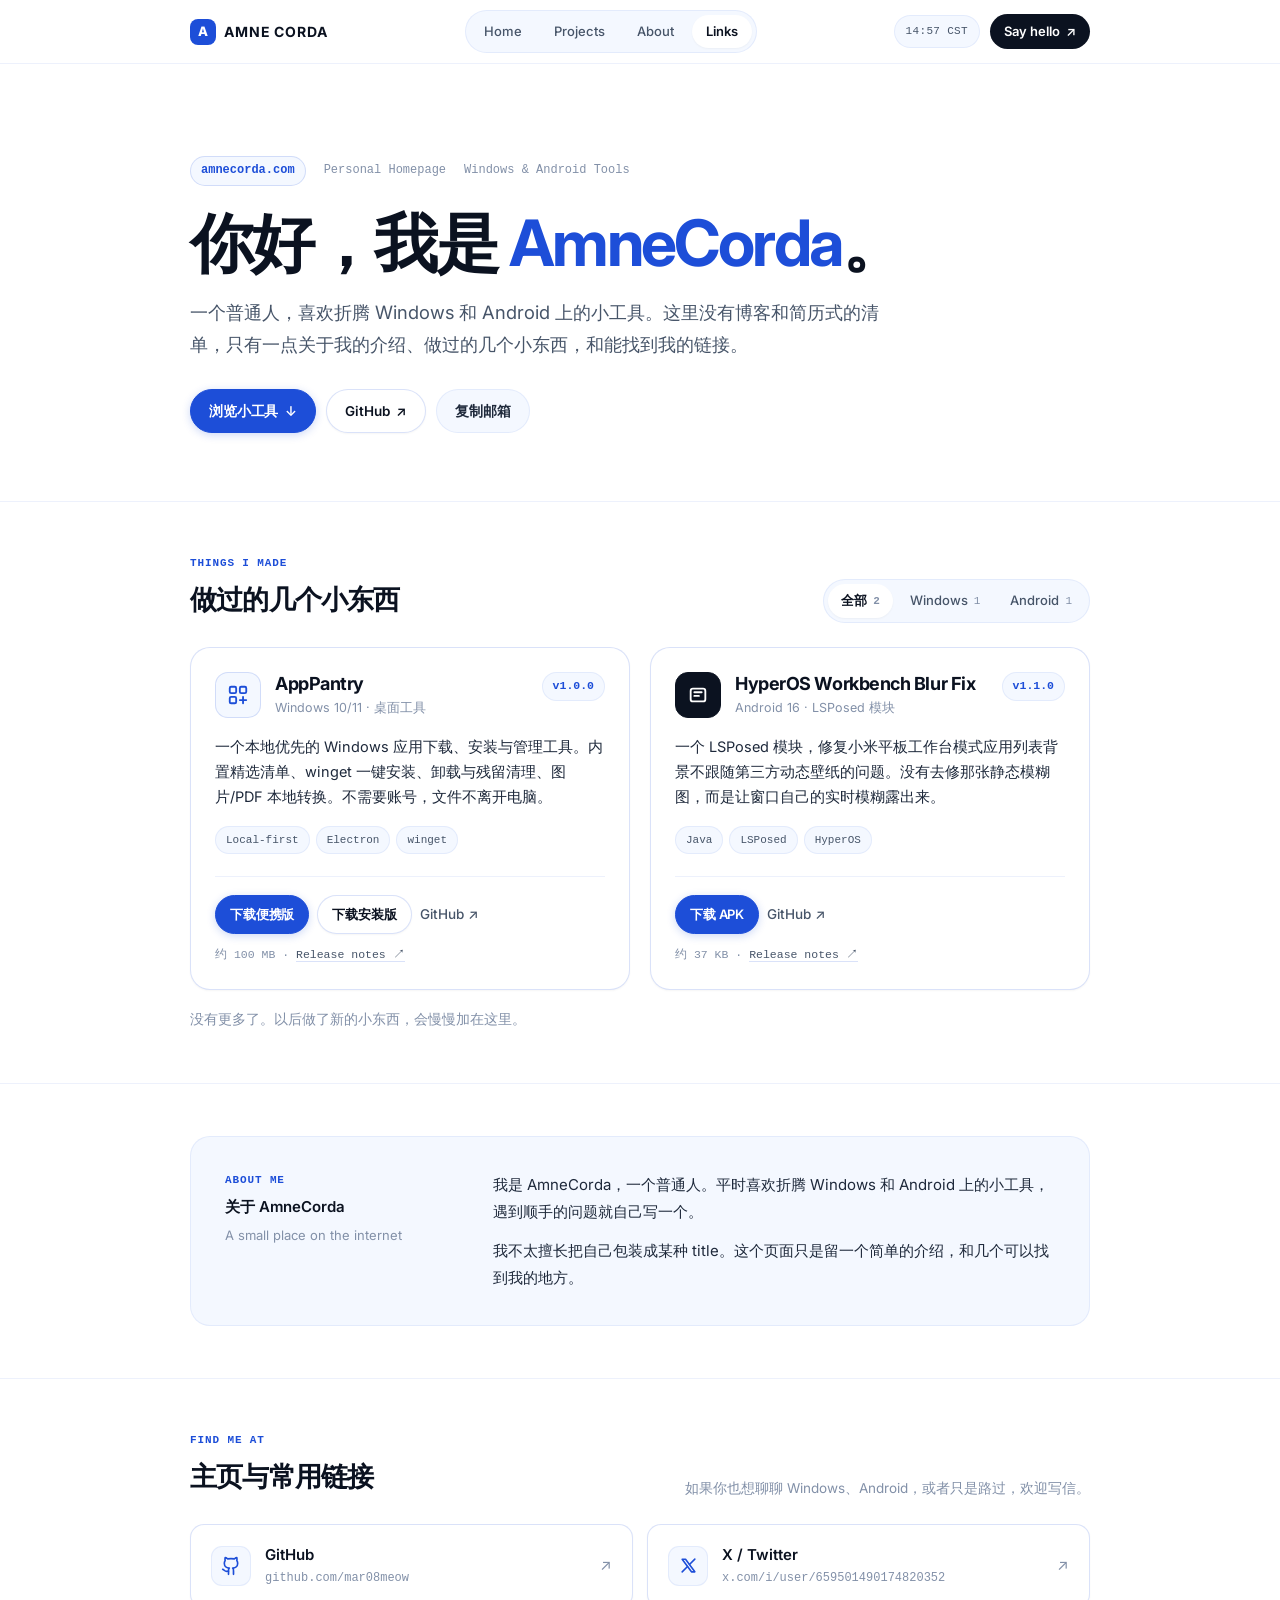
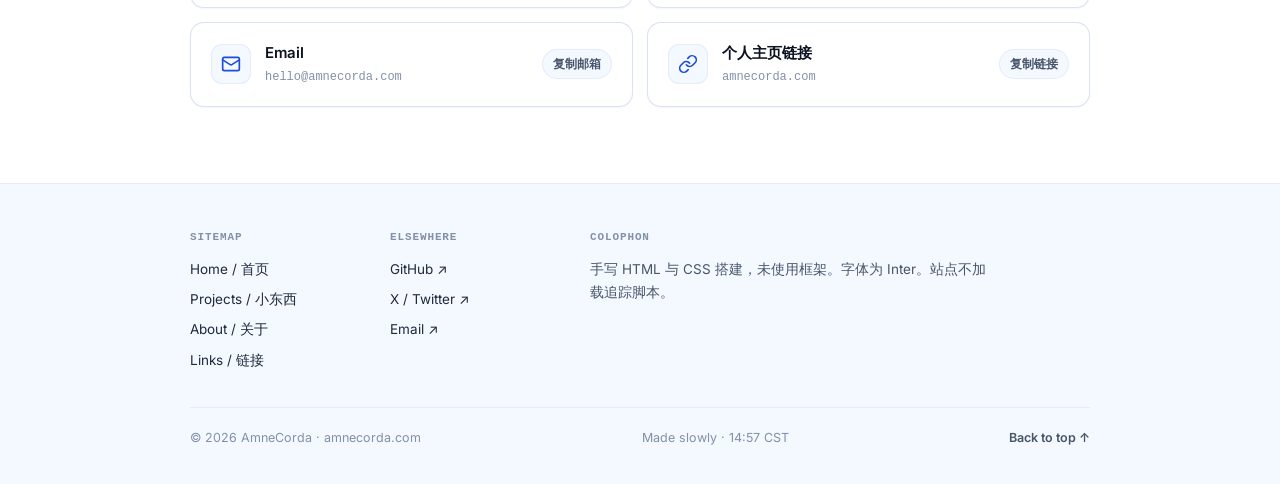
==== commit c442aff8: "Use permanent X UID URL for profile links" ====
--- a/index.html
+++ b/index.html
@@ -228,7 +228,7 @@
             <span class="link-arrow" aria-hidden="true">↗</span>
           </a>
 
-          <a class="link-card" href="https://x.com/Amnecorda" target="_blank" rel="noopener noreferrer">
+          <a class="link-card" href="https://x.com/i/user/659501490174820352" target="_blank" rel="noopener noreferrer">
             <div class="link-card-main">
               <span class="link-icon" aria-hidden="true">
                 <svg width="19" height="19" viewBox="0 0 24 24" fill="none" stroke="currentColor" stroke-width="2" stroke-linecap="round" stroke-linejoin="round">
@@ -238,7 +238,7 @@
               </span>
               <div class="link-info">
                 <p class="link-title">X / Twitter</p>
-                <p class="link-handle">@Amnecorda</p>
+                <p class="link-handle">x.com/i/user/659501490174820352</p>
               </div>
             </div>
             <span class="link-arrow" aria-hidden="true">↗</span>
@@ -296,7 +296,7 @@
           <p class="footer-label">Elsewhere</p>
           <nav class="footer-nav" aria-label="社交链接">
             <a href="https://github.com/mar08meow" target="_blank" rel="noopener noreferrer">GitHub ↗</a>
-            <a href="https://x.com/Amnecorda" target="_blank" rel="noopener noreferrer">X / Twitter ↗</a>
+            <a href="https://x.com/i/user/659501490174820352" target="_blank" rel="noopener noreferrer">X / Twitter ↗</a>
             <a href="mailto:hello@amnecorda.com">Email ↗</a>
           </nav>
         </div>
